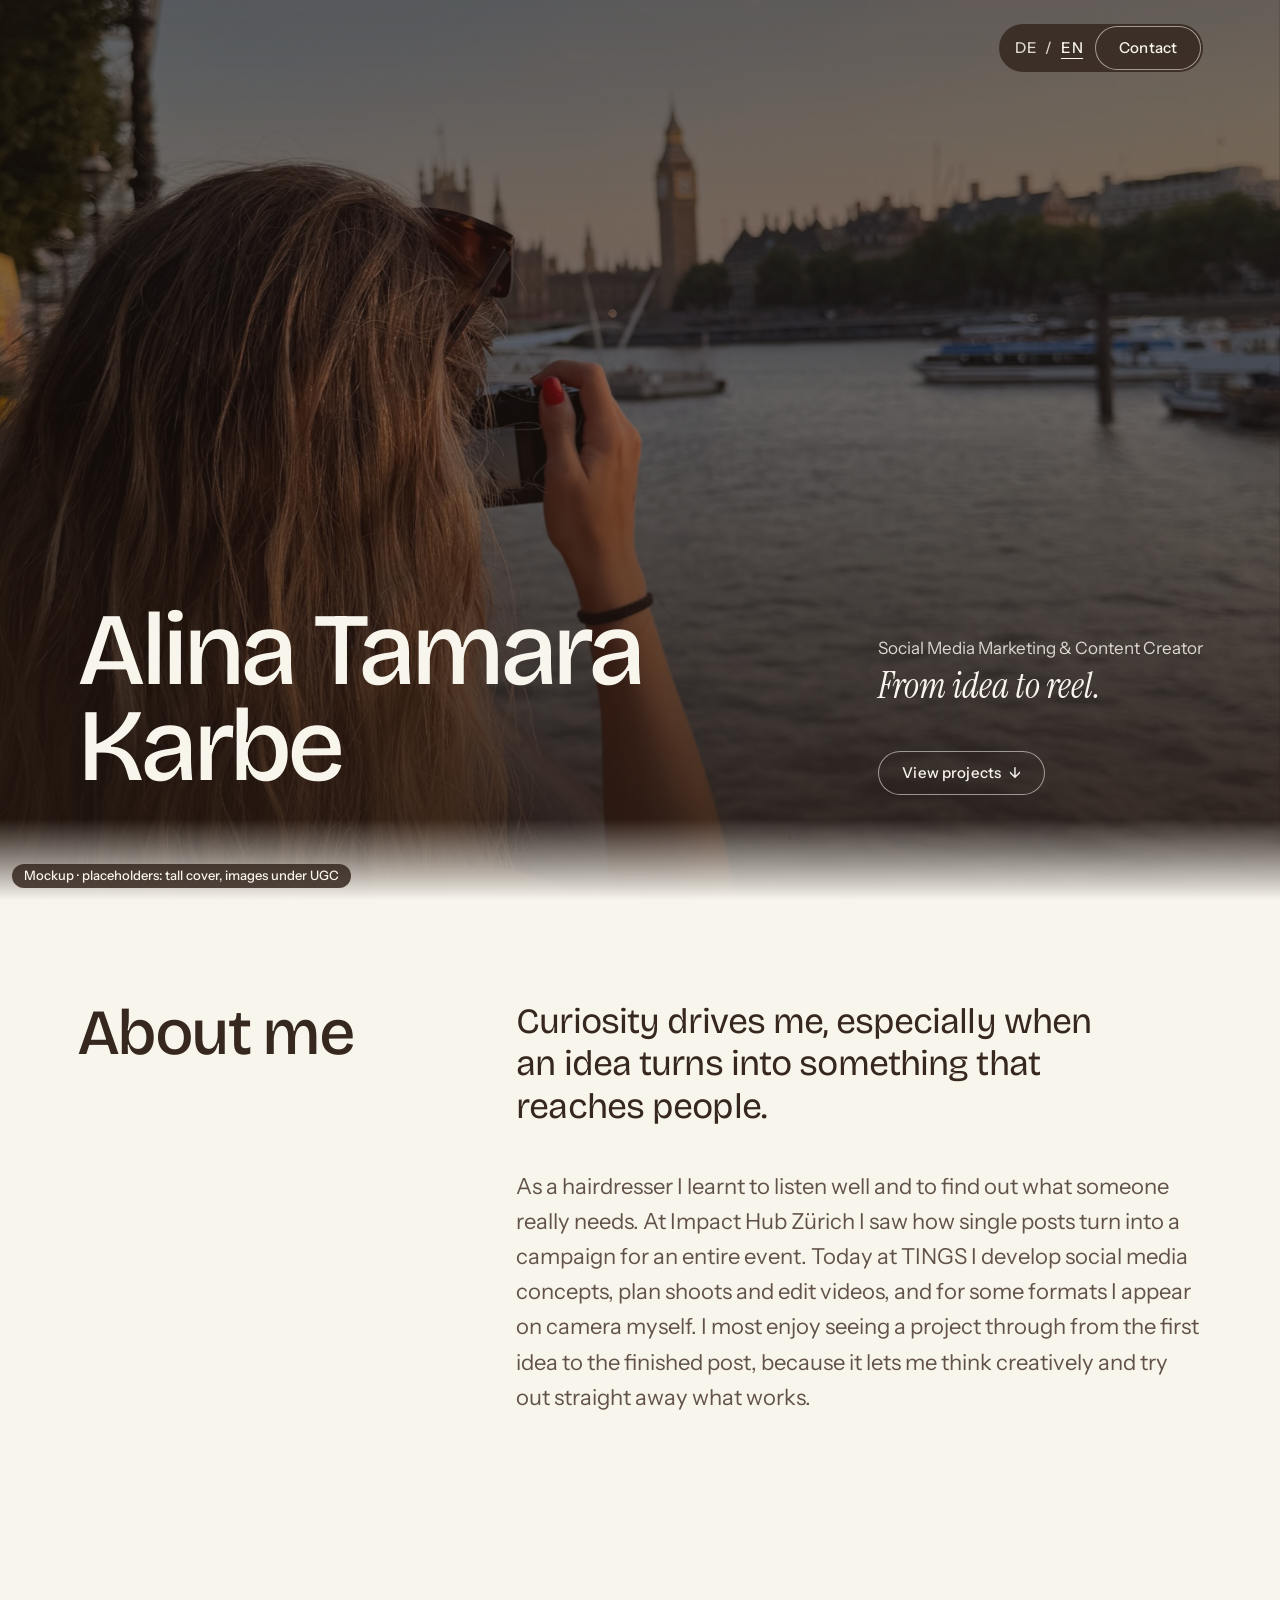
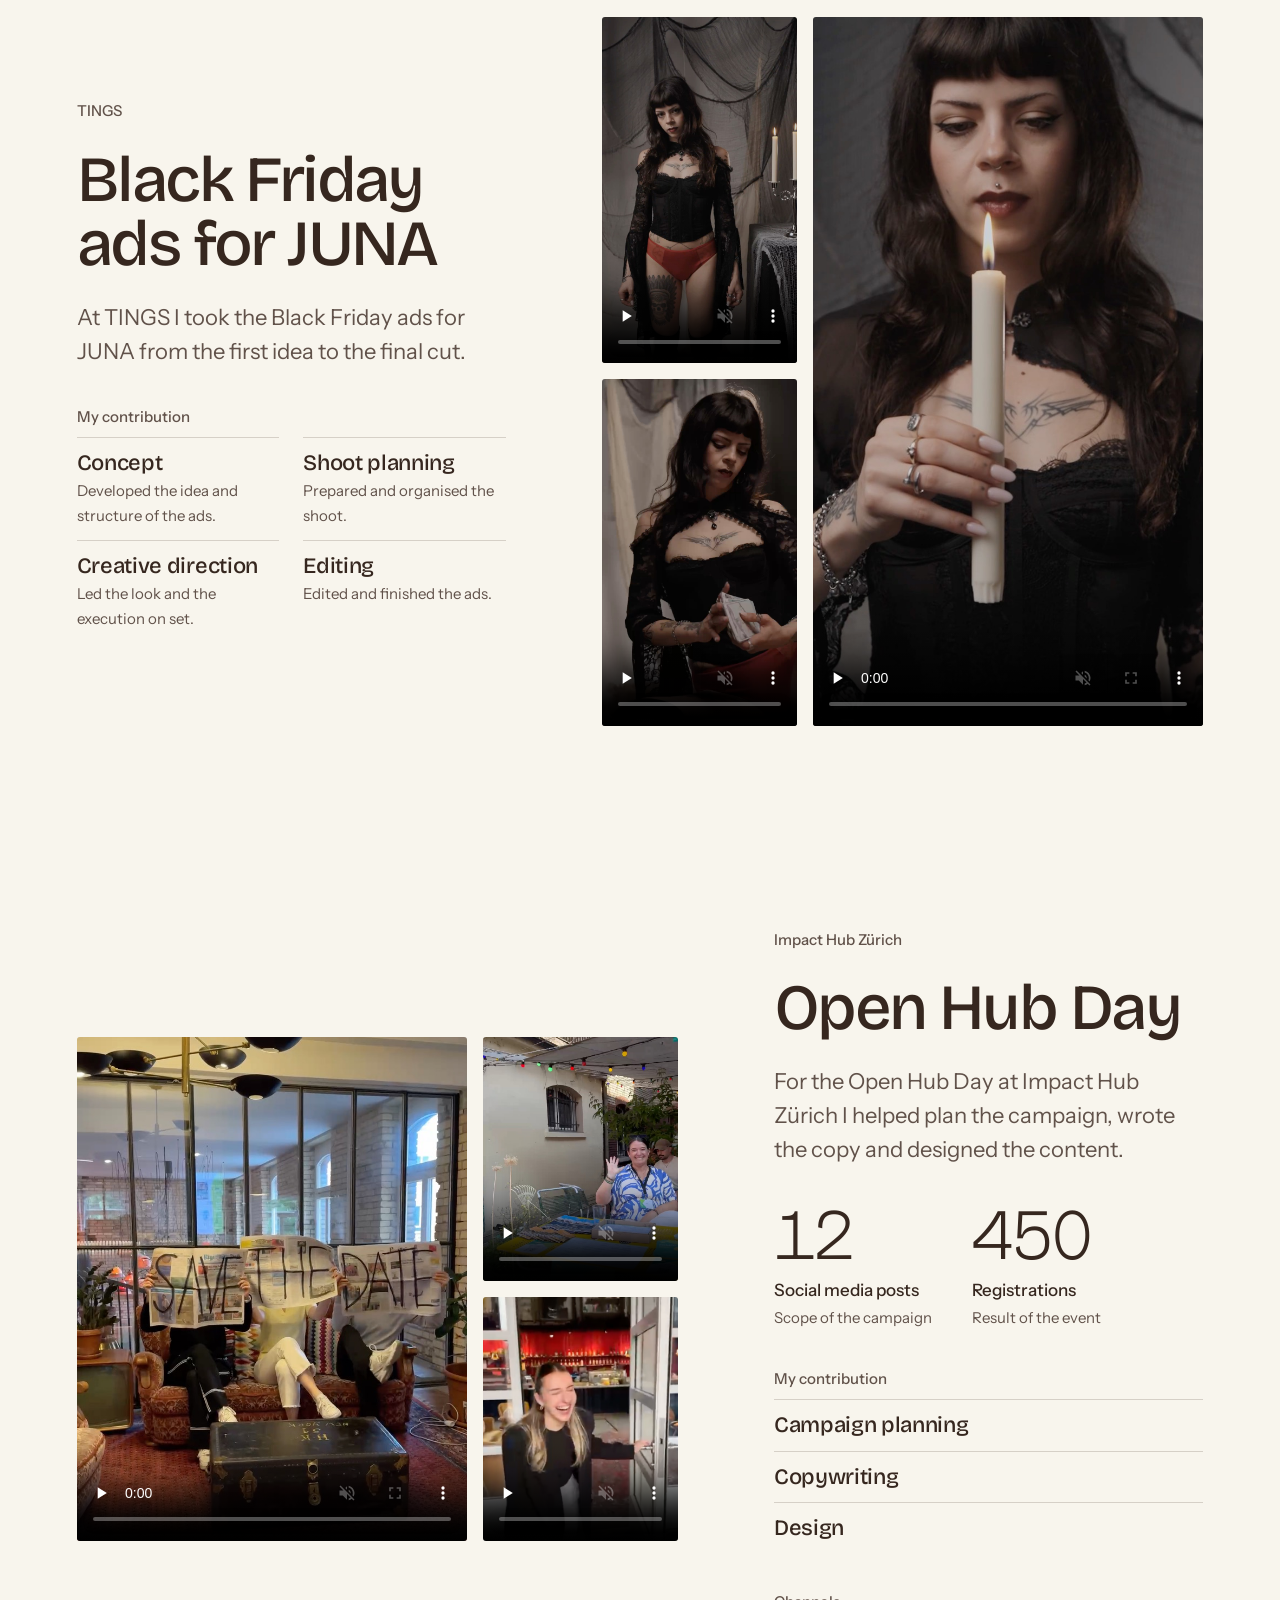
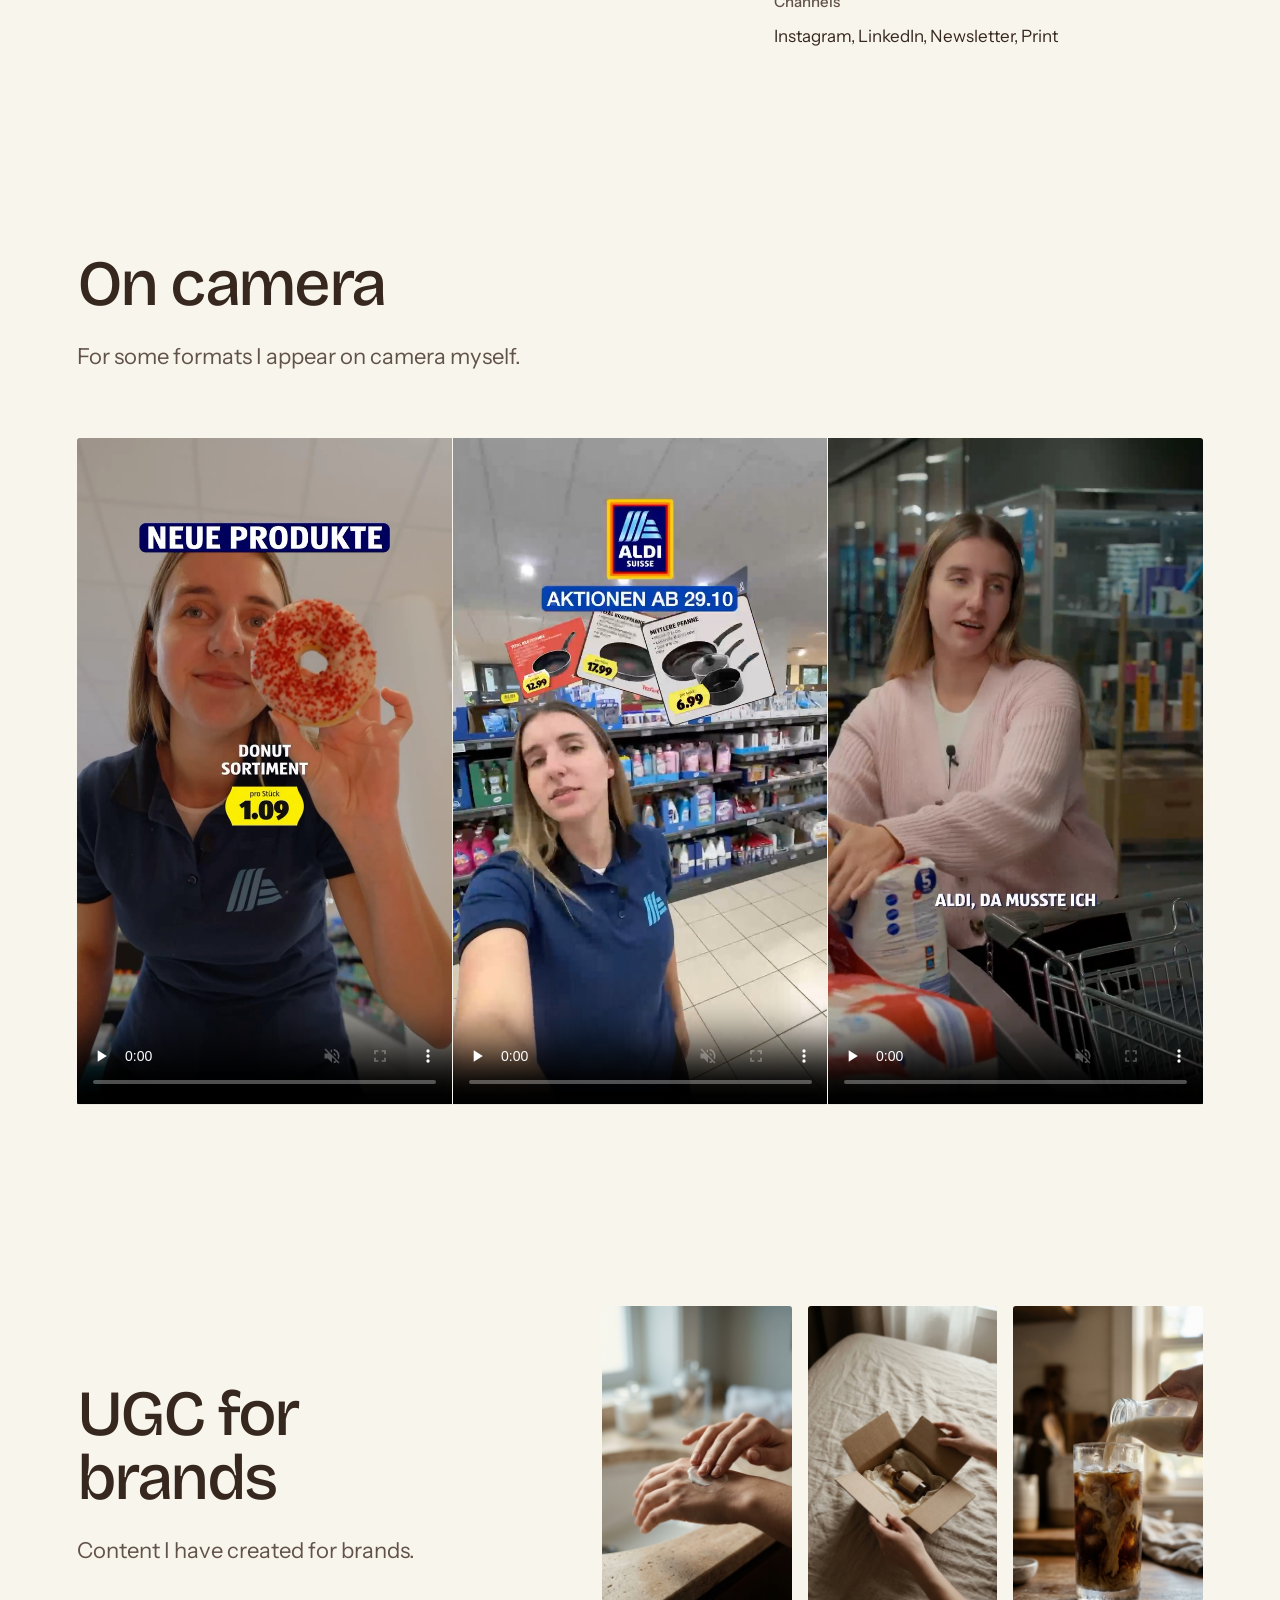
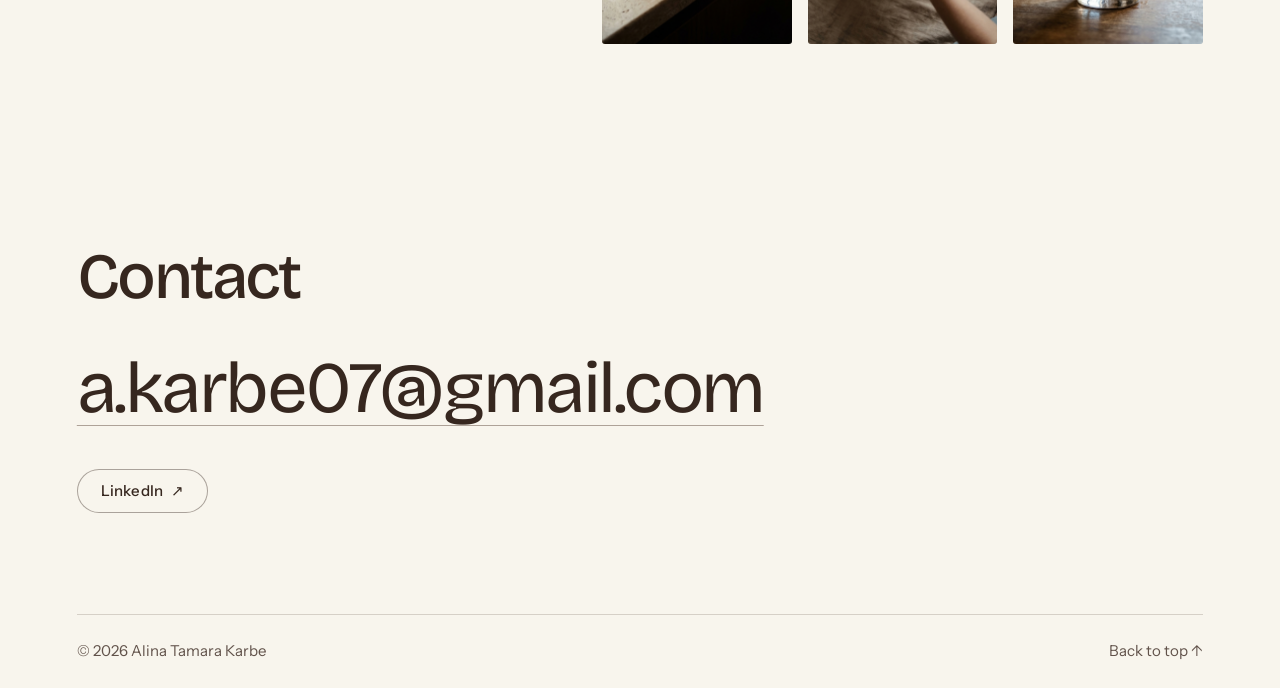
==== en/index.html @ 7f7d70d7 "Put the first stand-in back on the portrait cover and add a video hero trial Co-Authored-By: Claude " ====
<!DOCTYPE html>
<html lang="en-GB">
<head>
  <meta charset="utf-8">
  <meta name="viewport" content="width=device-width, initial-scale=1, viewport-fit=cover">
  <title>Alina Tamara Karbe · Social Media Marketing & Content Creator</title>
  <meta name="description" content="Portfolio of Alina Tamara Karbe. Social media marketing and content creation, from idea to reel.">
  <meta name="theme-color" content="#36271F">
  <!-- noindex stays until Alina has approved her copy -->
  <meta name="robots" content="noindex">
  <meta property="og:type" content="website">
  <meta property="og:url" content="https://alinacreates.online/en/">
  <meta property="og:title" content="Alina Tamara Karbe · Social Media Marketing & Content Creator">
  <meta property="og:description" content="Portfolio of Alina Tamara Karbe. Social media marketing and content creation, from idea to reel.">
  <meta property="og:image" content="https://alinacreates.online/media/cover-wide.jpg">
  <meta property="og:locale" content="en_GB">
  <meta name="twitter:card" content="summary_large_image">
  <link rel="icon" href="../favicon.svg" type="image/svg+xml">
  <link rel="alternate" hreflang="de-CH" href="https://alinacreates.online/">
  <link rel="alternate" hreflang="en" href="https://alinacreates.online/en/">
  <link rel="alternate" hreflang="x-default" href="https://alinacreates.online/">
  <link rel="preload" href="../fonts/bricolage-grotesque-latin-wght-normal.woff2" as="font" type="font/woff2" crossorigin>
  <link rel="preload" href="../fonts/instrument-sans-latin-wght-normal.woff2" as="font" type="font/woff2" crossorigin>
  <link rel="stylesheet" href="../tokens.css">
  <link rel="stylesheet" href="../styles.css">
  <script>document.documentElement.classList.add('js');</script>
</head>
<body>

  <!-- Fixed: the language switch and Contact stay reachable over cover and page -->
  <header class="bar">
    <nav class="lang" aria-label="Language">
      <a href="../" lang="de-CH" hreflang="de-CH">DE</a><span aria-hidden="true">/</span><a href="./" lang="en" hreflang="en" aria-current="page">EN</a>
    </nav>
    <a class="btn" href="#kontakt">Contact</a>
  </header>

  <main id="top">

    <!-- HERO -->
    <section class="cover">
      <picture class="cover__media">
        <source media="(min-aspect-ratio: 1/1)" srcset="../media/cover-wide.jpg">
        <img src="../media/cover-standin.jpg" alt="" fetchpriority="high">
      </picture>
      <div class="cover__veil" aria-hidden="true"></div>
      <h1>Alina Tamara<br>Karbe</h1>
      <div class="hero__meta">
        <p class="hero__role">Social Media Marketing & Content Creator</p>
        <p class="hero__tagline">From idea to reel.</p>
        <a class="btn" href="#tings">View projects <span aria-hidden="true">↓</span></a>
      </div>
    </section>
    <!-- /HERO -->

    <div class="sheet">

    <!-- About me · Argo's translation of her text from the brief; Alina to confirm -->
    <section class="sect" id="ueber-mich">
      <div class="wrap about">
        <h2>About me</h2>
        <p class="about__text"><span class="about__lead">Curiosity drives me, especially when an idea turns into something that reaches people.</span> As a hairdresser I learnt to listen well and to find out what someone really needs. At Impact Hub Zürich I saw how single posts turn into a campaign for an entire event. Today at TINGS I develop social media concepts, plan shoots and edit videos, and for some formats I appear on camera myself. I most enjoy seeing a project through from the first idea to the finished post, because it lets me think creatively and try out straight away what works.</p>
      </div>
    </section>

    <!-- TINGS -->
    <section class="sect" id="tings">
      <div class="wrap split">
        <div class="split__text">
          <p class="case__tab">TINGS</p>
          <h2>Black Friday ads for JUNA</h2>
          <!-- TODO Alina: confirm or replace the intro and the four descriptions (see docs/copy.md) -->
          <p class="lede">At TINGS I took the Black Friday ads for JUNA from the first idea to the final cut.</p>
          <div class="block">
            <h3>My contribution</h3>
            <dl class="rows">
              <div><dt>Concept</dt><dd>Developed the idea and structure of the ads.</dd></div>
              <div><dt>Shoot planning</dt><dd>Prepared and organised the shoot.</dd></div>
              <div><dt>Creative direction</dt><dd>Led the look and the execution on set.</dd></div>
              <div><dt>Editing</dt><dd>Edited and finished the ads.</dd></div>
            </dl>
          </div>
        </div>
        <div class="ads seq" role="group" aria-label="The finished ads">
          <figure class="media">
            <div class="slot"><video src="../media/tings-ad-1.mp4" data-poster="../media/tings-ad-1.jpg" controls muted playsinline preload="none"></video></div>
          </figure>
          <figure class="media">
            <div class="slot"><video src="../media/tings-ad-2.mp4" data-poster="../media/tings-ad-2.jpg" controls muted playsinline preload="none"></video></div>
          </figure>
          <figure class="media">
            <div class="slot"><video src="../media/tings-ad-3.mp4" data-poster="../media/tings-ad-3.jpg" controls muted playsinline preload="none"></video></div>
          </figure>
        </div>
      </div>
    </section>

    <!-- Impact Hub Zürich · her two numbers live here only -->
    <section class="sect" id="impact-hub">
      <div class="wrap split split--rev">
        <div class="split__text">
          <p class="case__tab">Impact Hub Zürich</p>
          <h2>Open Hub Day</h2>
          <!-- TODO Alina: event context from the old portfolio; confirm the intro (see docs/copy.md) -->
          <p class="lede">For the Open Hub Day at Impact Hub Zürich I helped plan the campaign, wrote the copy and designed the content.</p>
          <div class="stats">
            <div>
              <p class="stat__num">12</p>
              <p class="stat__label">Social media posts</p>
              <p class="stat__note">Scope of the campaign</p>
            </div>
            <div>
              <p class="stat__num">450</p>
              <p class="stat__label">Registrations</p>
              <p class="stat__note">Result of the event</p>
            </div>
          </div>
          <div class="block">
            <h3>My contribution</h3>
            <ul class="rows">
              <li>Campaign planning</li>
              <li>Copywriting</li>
              <li>Design</li>
            </ul>
          </div>
          <div class="block">
            <h3>Channels</h3>
            <p>Instagram, LinkedIn, Newsletter, Print</p>
          </div>
        </div>
        <div class="visuals" role="group" aria-label="Campaign visuals">
          <figure class="media">
            <div class="slot"><video src="../media/open-hub-day-1.mp4" data-poster="../media/open-hub-day-1.jpg" controls muted playsinline preload="none" aria-label="Open Hub Day campaign visual"></video></div>
          </figure>
          <figure class="media">
            <div class="slot"><video src="../media/open-hub-day-2.mp4" data-poster="../media/open-hub-day-2.jpg" controls muted playsinline preload="none" aria-label="Open Hub Day campaign visual"></video></div>
          </figure>
          <figure class="media">
            <div class="slot"><video src="../media/open-hub-day-3.mp4" data-poster="../media/open-hub-day-3.jpg" controls muted playsinline preload="none" aria-label="Open Hub Day campaign visual"></video></div>
          </figure>
        </div>
      </div>
    </section>

    <!-- On camera · one band of three clips -->
    <section class="sect" id="vor-der-kamera">
      <div class="wrap stack">
        <div class="split__text">
          <h2>On camera</h2>
          <p class="lede">For some formats I appear on camera myself.</p>
        </div>
        <!-- TODO Alina: format and contribution per clip (see docs/copy.md) -->
        <div class="band" role="group" aria-label="Clips on camera">
          <figure class="media">
            <div class="slot"><video src="../media/kamera-1.mp4" data-poster="../media/kamera-1.jpg" controls muted playsinline preload="none"></video></div>
          </figure>
          <figure class="media">
            <div class="slot"><video src="../media/kamera-2.mp4" data-poster="../media/kamera-2.jpg" controls muted playsinline preload="none"></video></div>
          </figure>
          <figure class="media">
            <div class="slot"><video src="../media/kamera-3.mp4" data-poster="../media/kamera-3.jpg" controls muted playsinline preload="none"></video></div>
          </figure>
        </div>
      </div>
    </section>

    <!-- UGC for brands -->
    <section class="sect" id="ugc">
      <div class="wrap split">
        <div class="split__text">
          <h2>UGC for brands</h2>
          <p class="lede">Content I have created for brands.</p>
        </div>
        <!-- TODO Alina: her videos (media/ugc-1.mp4 …), then brand, format and contribution per video (see docs/copy.md) -->
        <div class="media-row" role="group" aria-label="UGC videos">
          <figure class="media"><div class="slot"><img src="../media/ugc-1.jpg" alt="" loading="lazy" decoding="async"></div></figure>
          <figure class="media"><div class="slot"><img src="../media/ugc-2.jpg" alt="" loading="lazy" decoding="async"></div></figure>
          <figure class="media"><div class="slot"><img src="../media/ugc-3.jpg" alt="" loading="lazy" decoding="async"></div></figure>
        </div>
      </div>
    </section>

    <!-- Contact -->
    <section class="sect contact" id="kontakt">
      <div class="wrap contact__inner">
        <h2>Contact</h2>
        <a class="contact__mail" href="mailto:a.karbe07@gmail.com">a.karbe07@gmail.com</a>
        <ul class="contact__links">
          <li><a class="btn" href="https://ch.linkedin.com/in/alina-tamara-karbe" target="_blank" rel="noopener">LinkedIn <span aria-hidden="true">↗</span></a></li>
          <!-- TODO Alina: Instagram URL, then a link like the one above -->
        </ul>
      </div>
    </section>

    </div>

  </main>

  <footer class="foot">
    <div class="foot__line wrap">
      <span>© 2026 Alina Tamara Karbe</span>
      <a href="#top">Back to top <span aria-hidden="true">↑</span></a>
    </div>
  </footer>

  <script src="../script.js"></script>
  <p class="mock">Mockup · placeholders: tall cover, images under UGC</p>
</body>
</html>
---- tokens.css ----
/* Tokens · Curtain (17.11.2026, the main page since Carmine's word of 17.11.2026)
 * Two surfaces, one seam: a full-bleed picture behind the name under an espresso veil,
 * then one paper page that slides over it and dissolves into it at the edge.
 * The pictures are the only colour; powder blue only for the focus ring on the veil. No tomato.
 * styles.css references these by name only.
 */
:root {
  /* Colour · the three brand colours, then the roles they play */
  --color-paper:  oklch(97% 0.011 90);     /* Paper White #F8F5ED */
  --color-ink:    oklch(28.8% 0.027 49);   /* Espresso #36271F */
  --color-accent: oklch(88.2% 0.023 222);  /* Powder Blue #C9DCE3 */

  --color-bg:          var(--color-paper);                /* the page */
  --color-text:        var(--color-ink);
  --color-muted:       oklch(45% 0.024 49);
  --color-label:       oklch(45% 0.024 49);
  --color-rule:        oklch(86% 0.014 75);
  --color-rule-strong: oklch(72% 0.02 60);
  --color-btn-line:    oklch(28.8% 0.027 49 / 0.4);
  --color-slot:        oklch(93% 0.012 85);
  --color-focus:       var(--color-ink);

  /* The cover's own roles, on the veil */
  --color-veil-deep:   oklch(22% 0.022 49 / 0.9);
  --color-veil-mid:    oklch(22% 0.022 49 / 0.5);
  --color-veil-top:    oklch(22% 0.022 49 / 0.6);
  --color-muted-veil:  oklch(88% 0.012 80);
  --color-line-veil:   oklch(97% 0.011 90 / 0.55);
  --color-paper-clear: oklch(97% 0.011 90 / 0);           /* the paper at zero, for the seam */
  --color-badge:       oklch(28.8% 0.027 49 / 0.85);        /* the Mockup badge, while stand-in media remain */
  --color-bar:         oklch(28.8% 0.027 49 / 0.85);        /* the fixed capsule: DE / EN and Kontakt */

  --space-section: clamp(4rem, 1.5rem + 6vw, 7.5rem);
  --seam:          clamp(3rem, 9svh, 6rem);                /* how tall the dissolve into paper is */

  /* Type · the site's three faces: Bricolage Grotesque, Instrument Sans, Instrument Serif italic for the tagline only */
  --font-display: "Bricolage Grotesque", "Helvetica Neue", Arial, sans-serif;
  --font-body:    "Instrument Sans", "Helvetica Neue", Arial, sans-serif;
  --font-accent:  "Instrument Serif", Georgia, serif;
  --weight-display: 500;   /* large and calm: size carries the hierarchy, not weight */

  --text-xs:      0.8125rem;
  --text-sm:      0.9375rem;
  --text-md:      1.0625rem;
  --text-lg:      clamp(1.1875rem, 1.05rem + 0.5vw, 1.375rem);
  --text-xl:      clamp(1.5rem, 1.1rem + 1.4vw, 2.25rem);
  --text-2xl:     clamp(2.25rem, 1.3rem + 3.4vw, 4.5rem);
  --text-3xl:     clamp(2.5rem, 1rem + 4.4vw, 5.5rem);
  --text-display: clamp(3rem, 0.5rem + 7.4vw, 9rem);

  /* Space · 4pt scale, with two wide steps for the margins */
  --space-3xs: 0.125rem;
  --space-2xs: 0.25rem;
  --space-xs:  0.5rem;
  --space-sm:  0.75rem;
  --space-md:  1rem;
  --space-lg:  1.5rem;
  --space-xl:  2.5rem;
  --space-2xl: 4rem;
  --space-3xl: 6rem;
  --space-4xl: 8rem;
  --space-5xl: 12rem;

  --page-max:    78rem;
  --page-gutter: clamp(1.5rem, 6vw, 7rem);
  --page-edge:   max(var(--page-gutter), (100% - var(--page-max)) / 2);
  --size-tap:        2.75rem;
  --size-tap-coarse: 3rem;

  /* Shape · media almost square-cornered like film frames; pills only for what you press */
  --radius-media: 3px;
  --radius-pill:  999px;
  --rule-hair:    1px;
  --rule-focus:   2px;

  /* Motion · three gestures: the name wipes in, the ads enter in turn, the cover drifts under the paper */
  --ease:          cubic-bezier(0.22, 1, 0.36, 1);
  --dur-short:     400ms;
  --dur-reveal:    1000ms;
  --dur-enter:     1600ms;
  --dur-stagger:   300ms;
  --rise:          1.5rem;
  --drift:         -10%;    /* how far the cover picture rises while the paper covers it */
}
---- styles.css ----
/* Curtain · the page, then its cover. Every value is a token from tokens.css */

/* ---- Layout ---- */

@font-face {
  font-family: "Bricolage Grotesque";
  src: url("fonts/bricolage-grotesque-latin-wght-normal.woff2") format("woff2");
  font-weight: 200 800;
  font-display: swap;
}
@font-face {
  font-family: "Instrument Sans";
  src: url("fonts/instrument-sans-latin-wght-normal.woff2") format("woff2");
  font-weight: 400 700;
  font-display: swap;
}
@font-face {
  font-family: "Instrument Serif";
  src: url("fonts/instrument-serif-latin-400-italic.woff2") format("woff2");
  font-weight: 400;
  font-style: italic;
  font-display: swap;
}

/* Base */

*, *::before, *::after { box-sizing: border-box; }

html {
  overflow-x: clip;
  scroll-padding-top: var(--space-lg);
  -webkit-text-size-adjust: 100%;
}
@media (prefers-reduced-motion: no-preference) {
  html { scroll-behavior: smooth; }
}

body {
  margin: 0;
  overflow-x: clip;
  background: var(--color-bg);
  color: var(--color-text);
  font-family: var(--font-body);
  font-size: var(--text-md);
  line-height: 1.65;
  -webkit-font-smoothing: antialiased;
}

h1, h2, h3, p, ul, dl, dd, figure { margin: 0; }
ul { padding: 0; list-style: none; }
a { color: inherit; }
img, video { display: block; max-width: 100%; }

:focus-visible {
  outline: var(--rule-focus) solid var(--color-focus);
  outline-offset: var(--space-2xs);
}

h1, h2 {
  min-width: 0;
  font-family: var(--font-display);
  font-style: normal;
  font-weight: var(--weight-display);
  overflow-wrap: break-word;
}
h1 { font-size: var(--text-display); line-height: 0.94; letter-spacing: -0.05em; }
h2 { font-size: var(--text-2xl); line-height: 1; letter-spacing: -0.04em; }
h3 {
  font-family: var(--font-body);
  font-size: var(--text-sm);
  font-weight: 500;
  color: var(--color-label);
}

.wrap {
  width: min(var(--page-max), 100% - 2 * var(--page-gutter));
  margin-inline: auto;
}

/* Sections · one surface, only space between them */

.sect { padding-block: var(--space-section); }

/* Buttons · hairline pills */

.btn {
  display: inline-flex;
  align-items: center;
  gap: var(--space-xs);
  min-height: var(--size-tap);
  padding: 0 var(--space-lg);
  border-radius: var(--radius-pill);
  background: transparent;
  color: var(--color-text);
  box-shadow: inset 0 0 0 var(--rule-hair) var(--color-btn-line);
  font-size: var(--text-sm);
  font-weight: 500;
  letter-spacing: 0.01em;
  text-decoration: none;
  white-space: nowrap;
  transition: background-color var(--dur-short) var(--ease),
              color var(--dur-short) var(--ease),
              box-shadow var(--dur-short) var(--ease);
}
.btn:active { transform: translateY(var(--rule-hair)); }
@media (hover: hover) and (pointer: fine) {
  .btn:hover { background: var(--color-text); color: var(--color-bg); box-shadow: inset 0 0 0 var(--rule-hair) var(--color-text); }
}
@media (pointer: coarse) {
  .btn { min-height: var(--size-tap-coarse); }
}

/* Cover text */

.hero__meta { display: grid; justify-items: start; }
.hero__role { font-size: var(--text-md); line-height: 1.4; color: var(--color-muted); }
.hero__tagline {
  margin-top: var(--space-2xs);
  padding-bottom: 0.1em;
  font-family: var(--font-accent);
  font-style: italic;
  font-size: var(--text-xl);
  line-height: 1.2;
}
.hero__meta .btn { margin-top: var(--space-xl); }

/* Media · film frames that keep their own ratio; the picture fills, controls stay in view */

.media { min-width: 0; }
.slot {
  position: relative;
  overflow: hidden;
  border-radius: var(--radius-media);
  background: var(--color-slot);
}
.slot img, .slot video { position: absolute; inset: 0; width: 100%; height: 100%; object-fit: cover; }

/* Section patterns · text beside media, or stacked */

.split { display: grid; gap: var(--space-2xl); }
.split__text { display: grid; gap: var(--space-lg); align-content: start; min-width: 0; }
.stack { display: grid; gap: var(--space-2xl); }

@media (min-width: 60rem) {
  .split {
    grid-template-columns: minmax(0, 5fr) minmax(0, 7fr);
    gap: var(--space-3xl);
    align-items: center;
  }
  .split--rev { grid-template-columns: minmax(0, 7fr) minmax(0, 5fr); }
  .split--rev > .split__text { order: 2; }
}

.case__tab {
  font-size: var(--text-sm);
  font-weight: 500;
  color: var(--color-label);
}

.lede { max-width: 38ch; font-size: var(--text-lg); line-height: 1.55; color: var(--color-muted); }

.block { display: grid; gap: var(--space-xs); margin-top: var(--space-sm); }

.rows {
  display: grid;
  grid-template-columns: repeat(2, minmax(0, 1fr));
  column-gap: var(--space-lg);
}
.rows > * {
  display: grid;
  gap: var(--space-3xs);
  align-content: start;
  padding-block: var(--space-sm);
  border-top: var(--rule-hair) solid var(--color-rule);
}
.rows dt, .rows li {
  font-family: var(--font-display);
  font-size: var(--text-lg);
  font-weight: 500;
  line-height: 1.2;
  letter-spacing: -0.015em;
  hyphens: auto;
}
.rows dd { font-size: var(--text-sm); color: var(--color-muted); }
ul.rows { grid-template-columns: minmax(0, 1fr); }

/* Numbers · her two numbers, once, in the Impact Hub case */

.stats {
  display: grid;
  grid-template-columns: repeat(2, max-content);
  gap: var(--space-xl);
  margin-top: var(--space-sm);
}
.stat__num {
  font-family: var(--font-display);
  font-size: var(--text-3xl);
  font-weight: 200;
  line-height: 0.9;
  letter-spacing: -0.05em;
  font-variant-numeric: tabular-nums;
}
.stat__label { margin-top: var(--space-xs); font-size: var(--text-md); font-weight: 500; }
.stat__note { margin-top: var(--space-3xs); font-size: var(--text-sm); color: var(--color-muted); }

/* Über mich · her first sentence set large */

.about { display: grid; gap: var(--space-xl); }
.about__text { max-width: 60ch; font-size: var(--text-lg); line-height: 1.6; color: var(--color-muted); }
.about__lead {
  display: block;
  max-width: 26ch;
  margin-bottom: var(--space-xl);
  font-family: var(--font-display);
  font-size: var(--text-xl);
  font-weight: 400;
  line-height: 1.2;
  letter-spacing: -0.025em;
  color: var(--color-text);
}
@media (min-width: 60rem) {
  .about { grid-template-columns: minmax(0, 4fr) minmax(0, 8fr); gap: var(--space-3xl); }
}

/* Media groups · on phones a sideways swipe out to the screen edge, the next picture peeking in */

.ads, .visuals, .band, .media-row {
  display: flex;
  gap: var(--space-md);
  margin-inline: calc(-1 * var(--page-gutter));
  padding: 0 var(--page-gutter) var(--space-sm);
  overflow-x: auto;
  scroll-snap-type: x mandatory;
  scroll-padding-inline: var(--page-gutter);
}
:is(.ads, .visuals, .band, .media-row) > .media { flex: 0 0 68%; scroll-snap-align: start; }
:is(.ads, .visuals, .band, .media-row) .slot { aspect-ratio: 9 / 16; }

@media (min-width: 40rem) {
  .ads, .visuals, .band, .media-row {
    display: grid;
    margin-inline: 0;
    padding: 0;
    overflow: visible;
  }
  .media-row { grid-template-columns: repeat(3, minmax(0, 1fr)); }

  /* TINGS · one large ad at the outer edge, two small beside it */
  .ads { grid-template-columns: minmax(0, 1fr) minmax(0, 2fr); }
  .ads > :first-child { grid-column: 2; grid-row: 1 / span 2; }

  /* Impact Hub · one large visual at the outer edge, two small 4:5 beside it */
  .visuals { grid-template-columns: minmax(0, 2fr) minmax(0, 1fr); }
  .visuals > :first-child { grid-row: span 2; }
  .visuals .slot { aspect-ratio: 4 / 5; }

  .ads > :first-child .slot,
  .visuals > :first-child .slot { height: 100%; aspect-ratio: auto; }

  /* Vor der Kamera · one band: three clips edge to edge */
  .band {
    grid-template-columns: repeat(3, minmax(0, 1fr));
    gap: var(--rule-hair);
    overflow: hidden;
    border-radius: var(--radius-media);
  }
  .band .slot { border-radius: 0; }
}

/* Kontakt · the address, large */

.contact__inner { display: grid; gap: var(--space-xl); justify-items: start; }
.contact__mail {
  font-family: var(--font-display);
  font-size: var(--text-xl);
  font-weight: 400;
  letter-spacing: -0.035em;
  line-height: 1.1;
  white-space: nowrap;
  text-decoration-color: var(--color-rule-strong);
  text-decoration-thickness: var(--rule-hair);
  text-underline-offset: 0.18em;
}
@media (min-width: 40rem) {
  .contact__mail { font-size: var(--text-3xl); }
}
@media (hover: hover) and (pointer: fine) {
  .contact__mail:hover { text-decoration-color: currentColor; }
}
.contact__links { display: flex; flex-wrap: wrap; align-items: center; gap: var(--space-md); color: var(--color-muted); }

/* Footer · one line */

.foot { color: var(--color-muted); font-size: var(--text-sm); }
.foot__line {
  display: flex;
  align-items: center;
  justify-content: space-between;
  gap: var(--space-md);
  padding-block: var(--space-lg);
  border-top: var(--rule-hair) solid var(--color-rule);
}
.foot a { text-decoration: none; white-space: nowrap; }
@media (hover: hover) and (pointer: fine) {
  .foot a:hover { color: var(--color-text); }
}

/* ---- Curtain · cover: one full-bleed picture behind the name under a dark veil;
 * it stays in place while the paper page slides over it like a curtain ---- */

/* The cover and the fixed bar speak on the veil: paper text, powder-blue focus */
.cover, .bar {
  --color-text:     var(--color-paper);
  --color-bg:       var(--color-ink);
  --color-muted:    var(--color-muted-veil);
  --color-btn-line: var(--color-line-veil);
  --color-focus:    var(--color-accent);
  color: var(--color-text);
}

.cover {
  position: sticky;
  top: 0;
  z-index: 0;
  display: grid;
  align-content: end;
  min-height: 100svh;
  overflow: hidden;
  padding: var(--space-3xl) var(--page-gutter) calc(var(--seam) + var(--space-lg));
  background: var(--color-ink);
}
.cover__media, .cover__veil { position: absolute; inset: 0; }
.cover__media img { width: 100%; height: 100%; object-fit: cover; object-position: 50% 60%; }
.cover__veil {
  background: linear-gradient(to top, var(--color-veil-deep) 0%, var(--color-veil-mid) 55%, var(--color-veil-top) 100%);
}
.cover h1, .cover .hero__meta { position: relative; }
.cover .hero__meta { margin-top: var(--space-xl); }

/* From 60rem the lines sit right of the name, on one bottom row: the name stays low, clear of the picture's middle */
@media (min-width: 60rem) {
  .cover {
    grid-template-columns: max-content minmax(0, max-content);
    justify-content: space-between;
    align-items: end;
    column-gap: var(--space-xl);
    padding-inline: var(--page-edge);
  }
  .cover .hero__meta { margin-top: 0; }
}

/* Fixed bar · the DE / EN switch beside the Kontakt pill, in one espresso capsule */
.bar {
  position: fixed;
  top: var(--space-sm);
  right: var(--page-gutter);
  z-index: 2;
  display: flex;
  align-items: center;
  gap: var(--space-2xs);
  padding: var(--space-3xs) var(--space-3xs) var(--space-3xs) var(--space-xs);
  border-radius: var(--radius-pill);
  background: var(--color-bar);
}
@media (min-width: 60rem) {
  .bar { top: var(--space-lg); right: var(--page-edge); }
}
.lang { display: flex; align-items: center; font-size: var(--text-sm); font-weight: 500; letter-spacing: 0.04em; white-space: nowrap; }
.lang a {
  display: inline-grid;
  place-items: center;
  min-height: var(--size-tap);
  padding-inline: var(--space-xs);
  color: var(--color-muted);
  text-decoration: none;
  transition: color var(--dur-short) var(--ease);
}
/* The ring stays inside the link, clear of the slash and the pill */
.lang a:focus-visible { outline-offset: calc(-1 * var(--rule-focus)); }
.lang a[aria-current="page"] {
  color: var(--color-text);
  text-decoration: underline;
  text-decoration-thickness: var(--rule-hair);
  text-underline-offset: 0.3em;
}
.lang span { color: var(--color-muted); }
@media (hover: hover) and (pointer: fine) {
  .lang a:hover { color: var(--color-text); }
}
@media (pointer: coarse) {
  .lang a { min-height: var(--size-tap-coarse); }
}

/* The paper page: above the cover, its top edge a soft dissolve instead of a cut */
.sheet { position: relative; z-index: 1; background: var(--color-bg); }
.sheet::before {
  content: "";
  position: absolute;
  inset-inline: 0;
  bottom: 100%;
  height: var(--seam);
  background: linear-gradient(to bottom, var(--color-paper-clear), var(--color-bg));
  pointer-events: none;
}

/* ---- Motion · three gestures, each tied to what it shows; none with reduced motion ---- */

@media (prefers-reduced-motion: no-preference) {
  /* 1 · Her name is wiped in from below, once; then the lines under it rise */
  .cover h1 { animation: unveil var(--dur-enter) var(--ease) backwards; }
  .hero__meta { animation: rise var(--dur-enter) var(--ease) var(--dur-stagger) backwards; }

  /* 2 · The TINGS ads enter one after another, the way they ran */
  .js .seq > * {
    opacity: 0;
    transform: translateY(var(--rise));
    transition: opacity var(--dur-reveal) var(--ease), transform var(--dur-reveal) var(--ease);
  }
  .js .seq.is-in > * { opacity: 1; transform: none; }
  .js .seq > :nth-child(2) { transition-delay: var(--dur-stagger); }
  .js .seq > :nth-child(3) { transition-delay: calc(2 * var(--dur-stagger)); }

  /* 3 · The cover picture drifts up while the paper slides over it (where scroll timelines exist) */
  @supports (animation-timeline: scroll()) {
    .cover__media {
      animation: drift linear both;
      animation-timeline: scroll(root);
      animation-range: 0 100svh;
    }
  }
}
@keyframes unveil {
  from { clip-path: inset(100% -0.2em -0.2em -0.2em); }
  to   { clip-path: inset(-0.2em); }
}
@keyframes rise { from { opacity: 0; transform: translateY(var(--rise)); } }
@keyframes drift { to { transform: translateY(var(--drift)); } }

@media (prefers-reduced-motion: reduce) {
  .btn:active { transform: none; }
}

/* Mockup badge · stays while stand-in media remain */
.mock {
  position: fixed;
  left: var(--space-sm);
  bottom: var(--space-sm);
  z-index: 99;
  padding: var(--space-2xs) var(--space-sm);
  border-radius: var(--radius-pill);
  background: var(--color-badge);
  color: var(--color-paper);
  font: 500 var(--text-xs) / 1.2 var(--font-body);
}
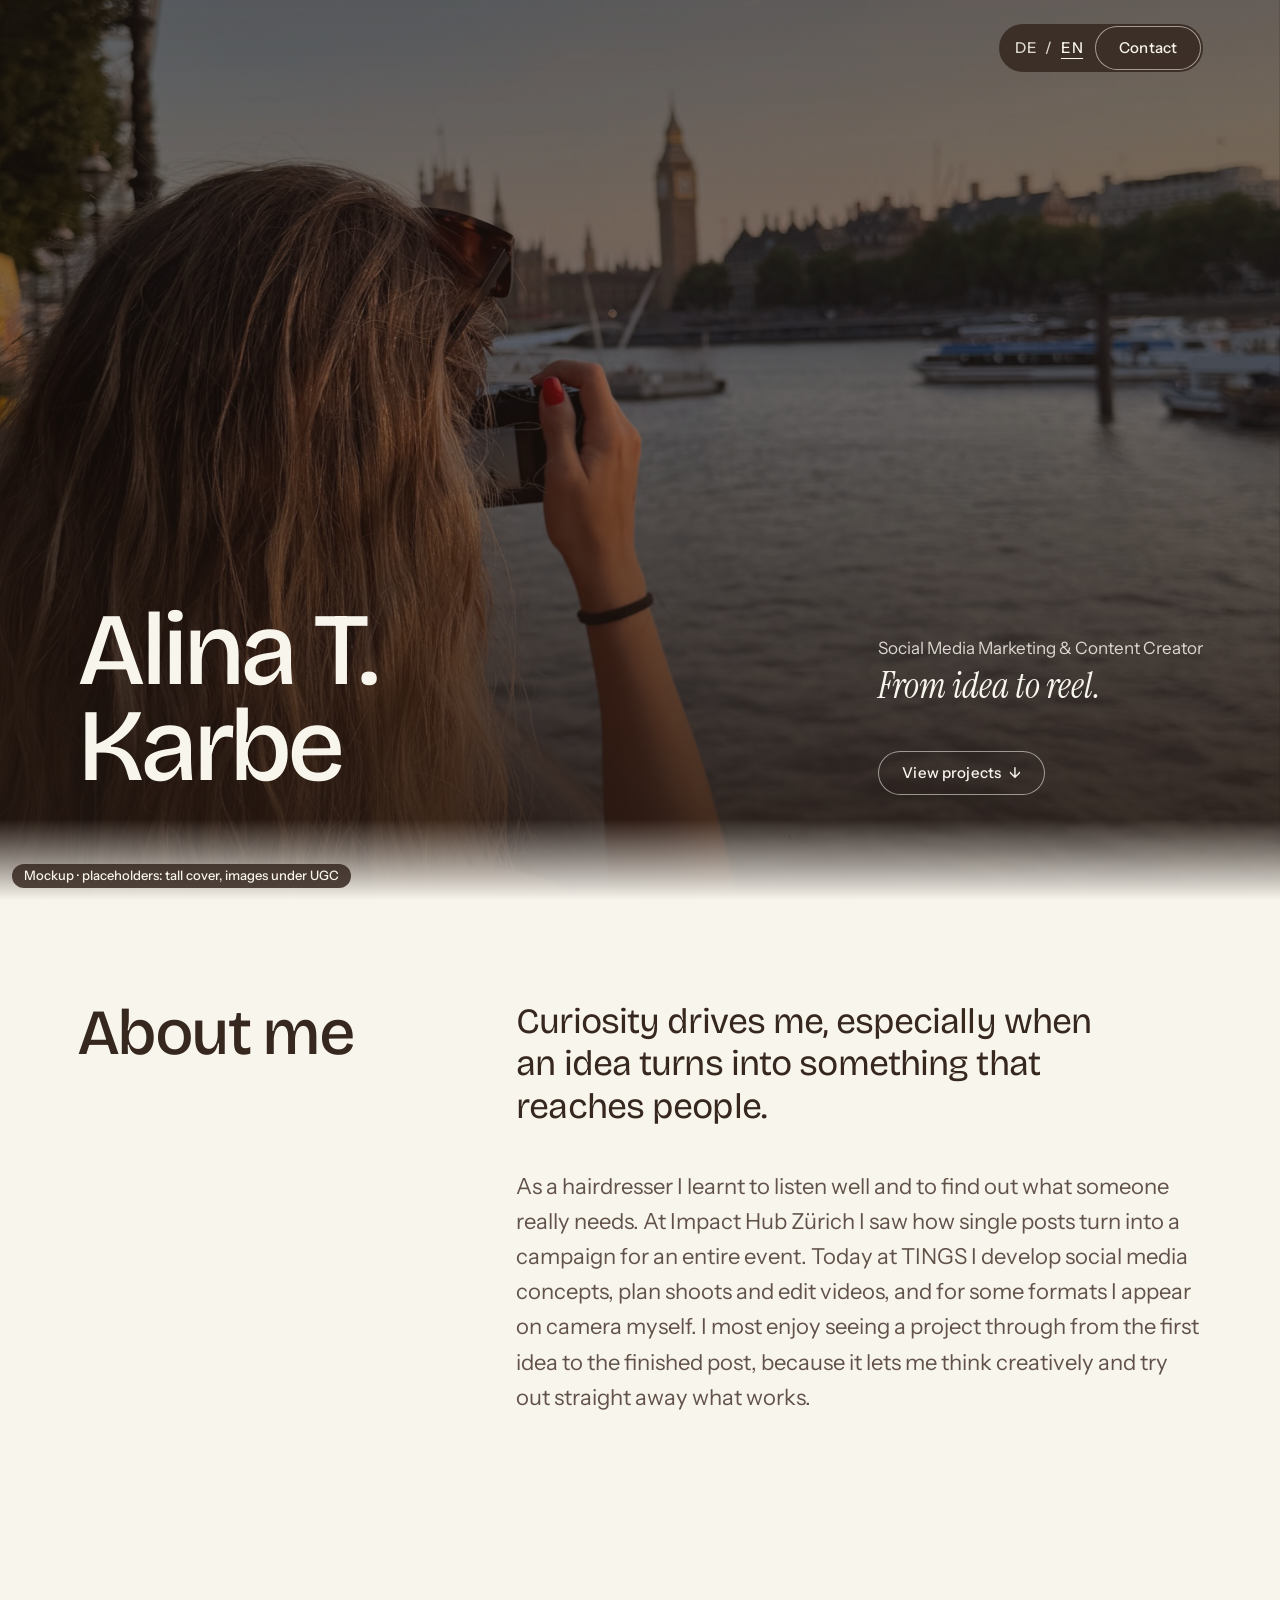
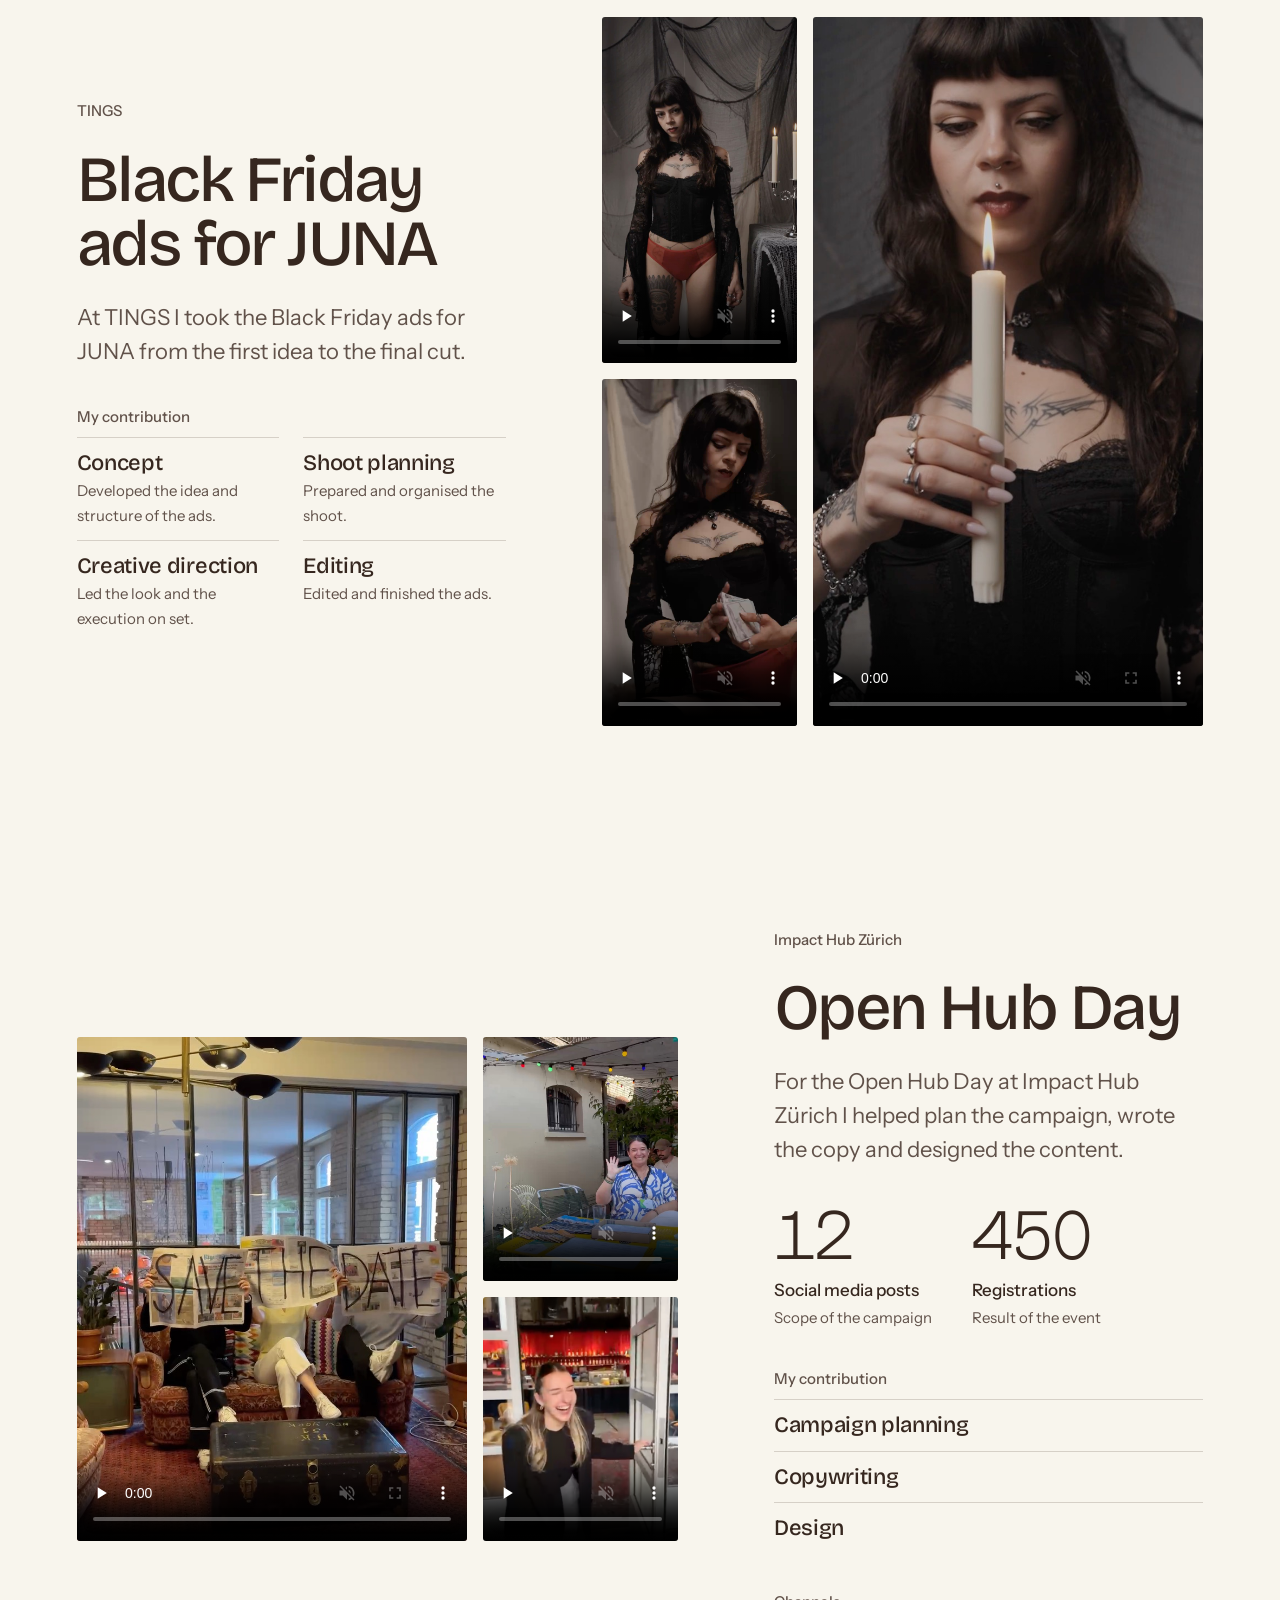
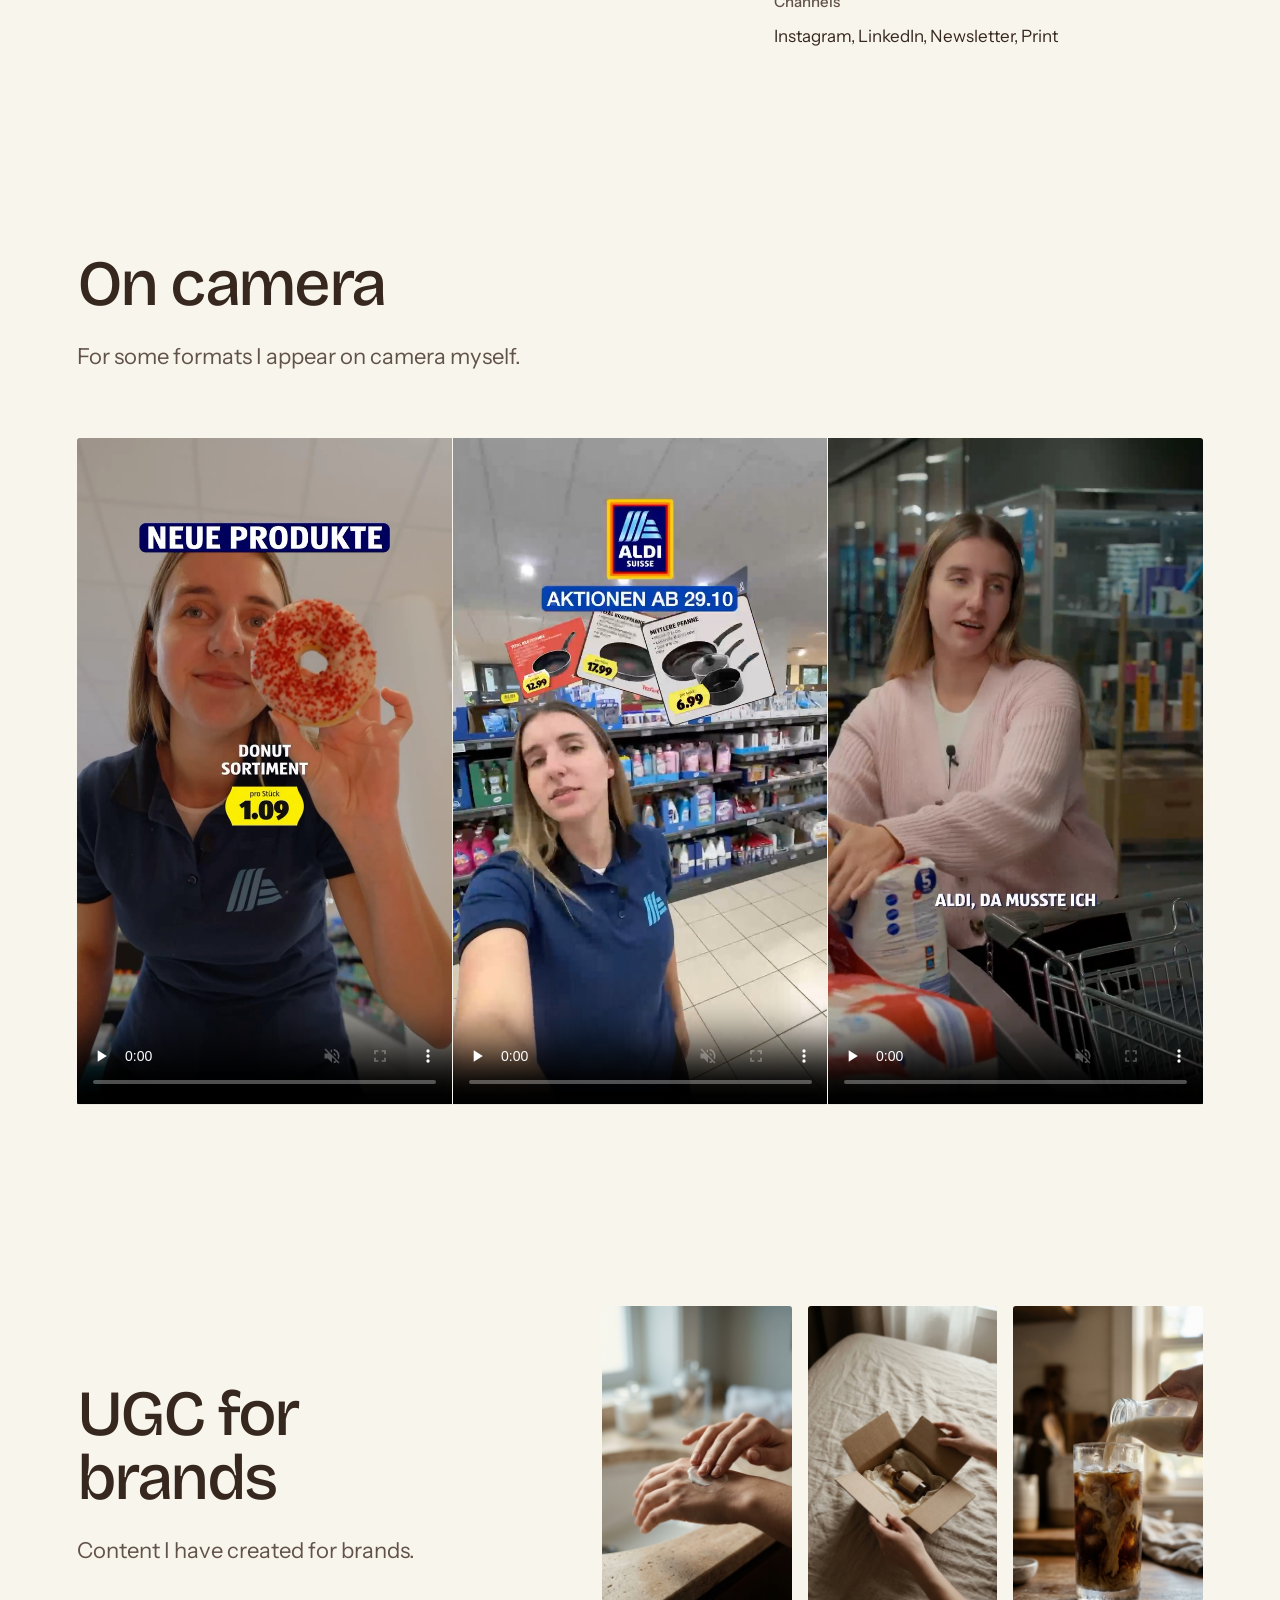
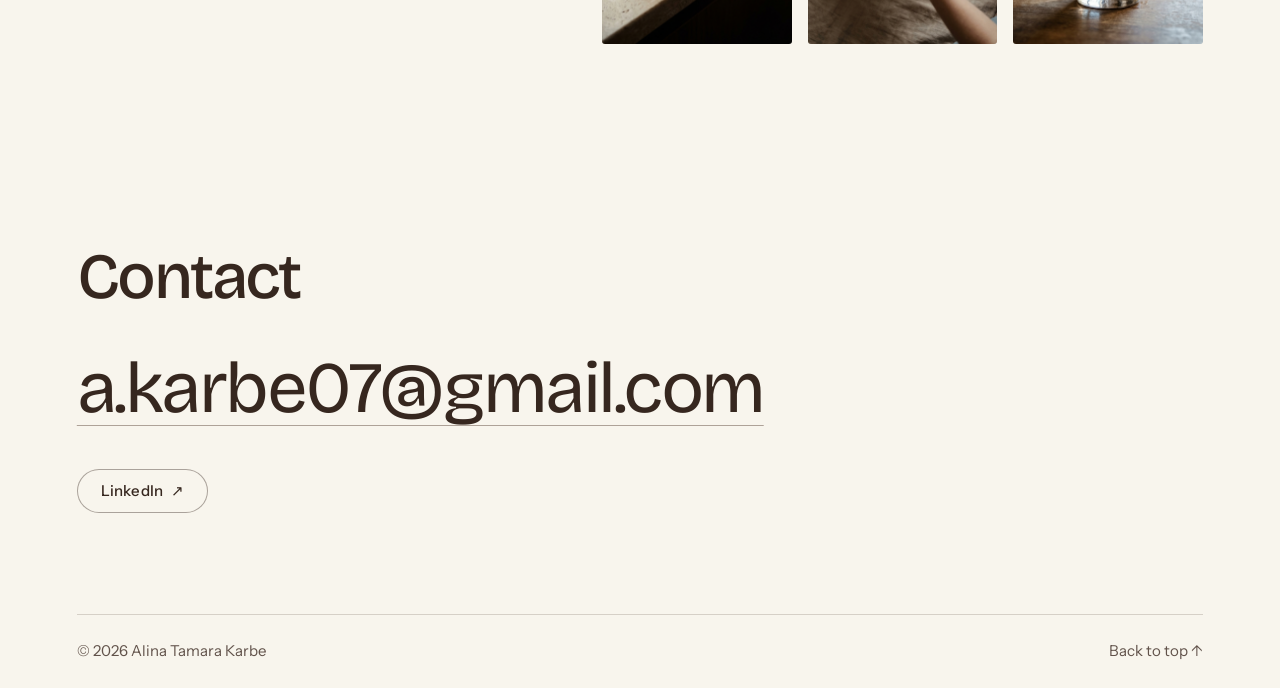
==== commit 626303f0: "Shorten the name on the cover to Alina T. Karbe Co-Authored-By: Claude <noreply@anthropic.com>" ====
--- a/en/index.html
+++ b/en/index.html
@@ -44,7 +44,7 @@
         <img src="../media/cover-standin.jpg" alt="" fetchpriority="high">
       </picture>
       <div class="cover__veil" aria-hidden="true"></div>
-      <h1>Alina Tamara<br>Karbe</h1>
+      <h1>Alina T.<br>Karbe</h1>
       <div class="hero__meta">
         <p class="hero__role">Social Media Marketing & Content Creator</p>
         <p class="hero__tagline">From idea to reel.</p>
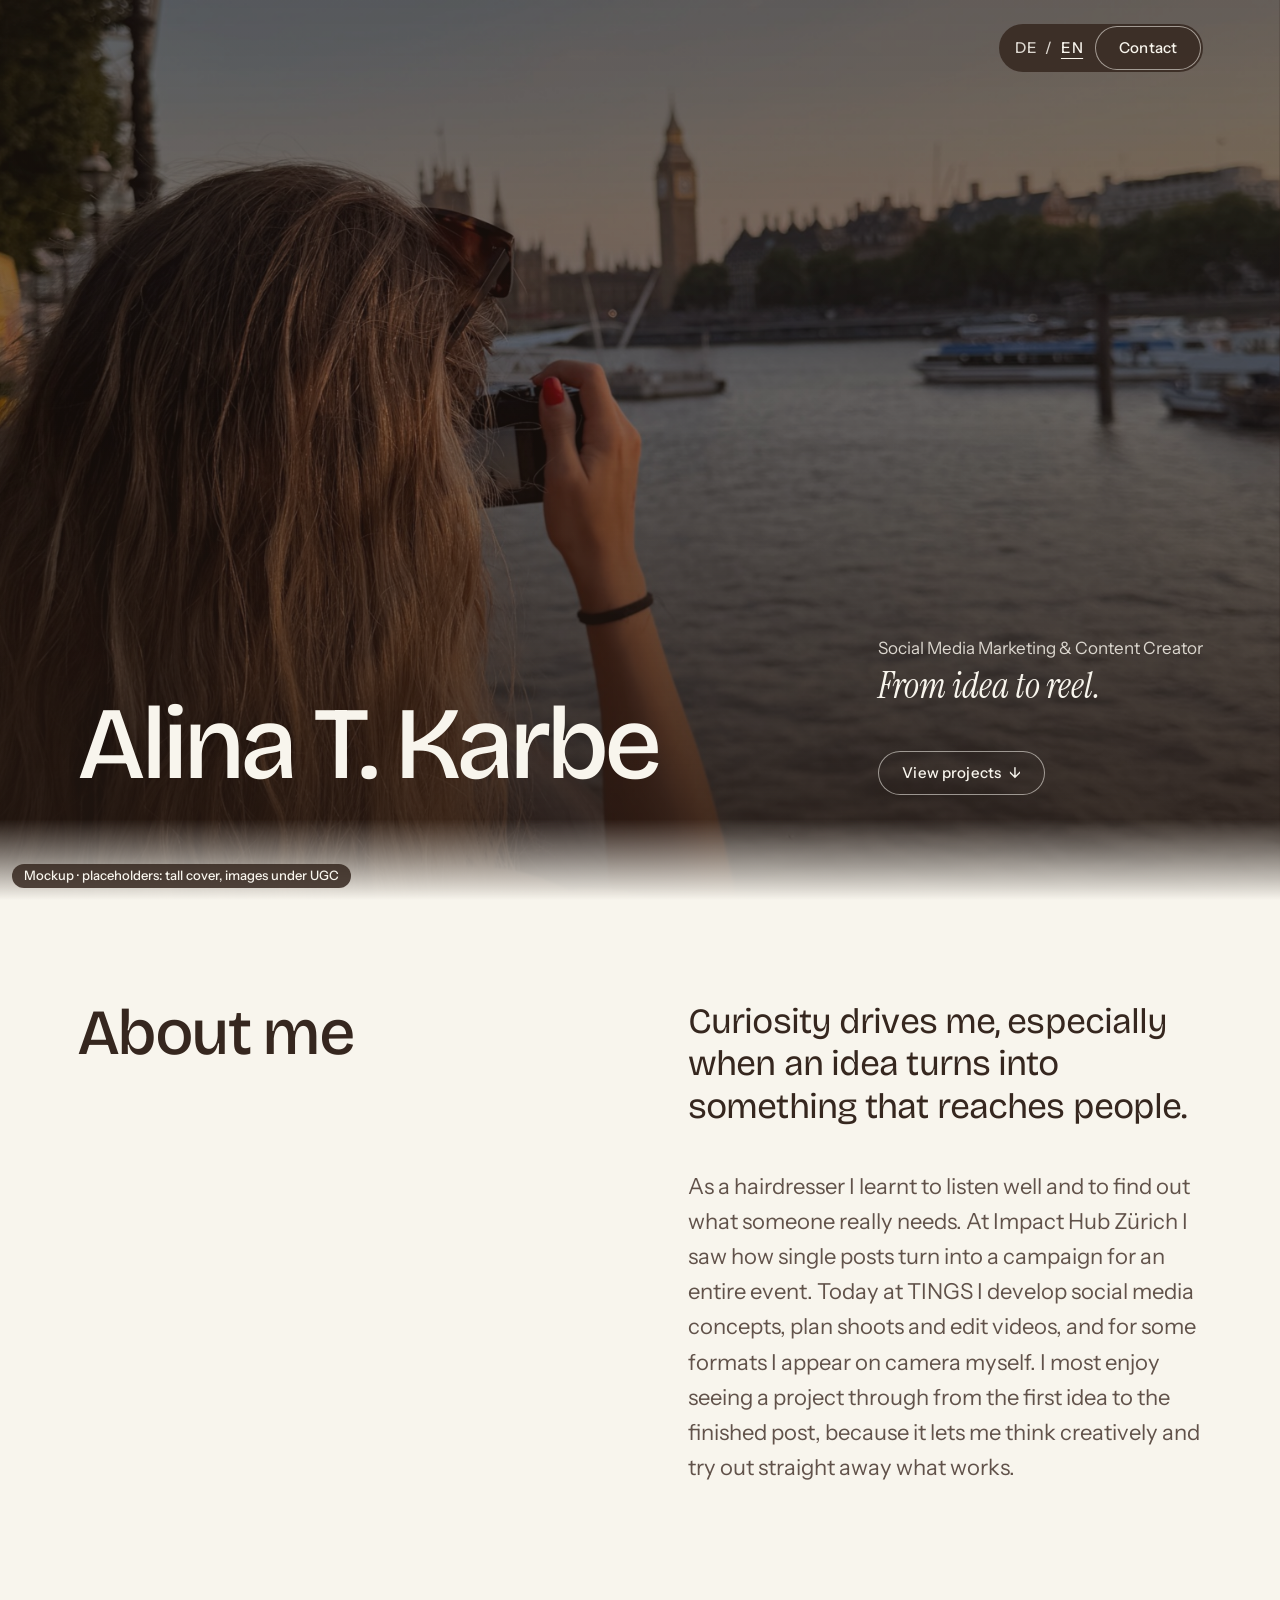
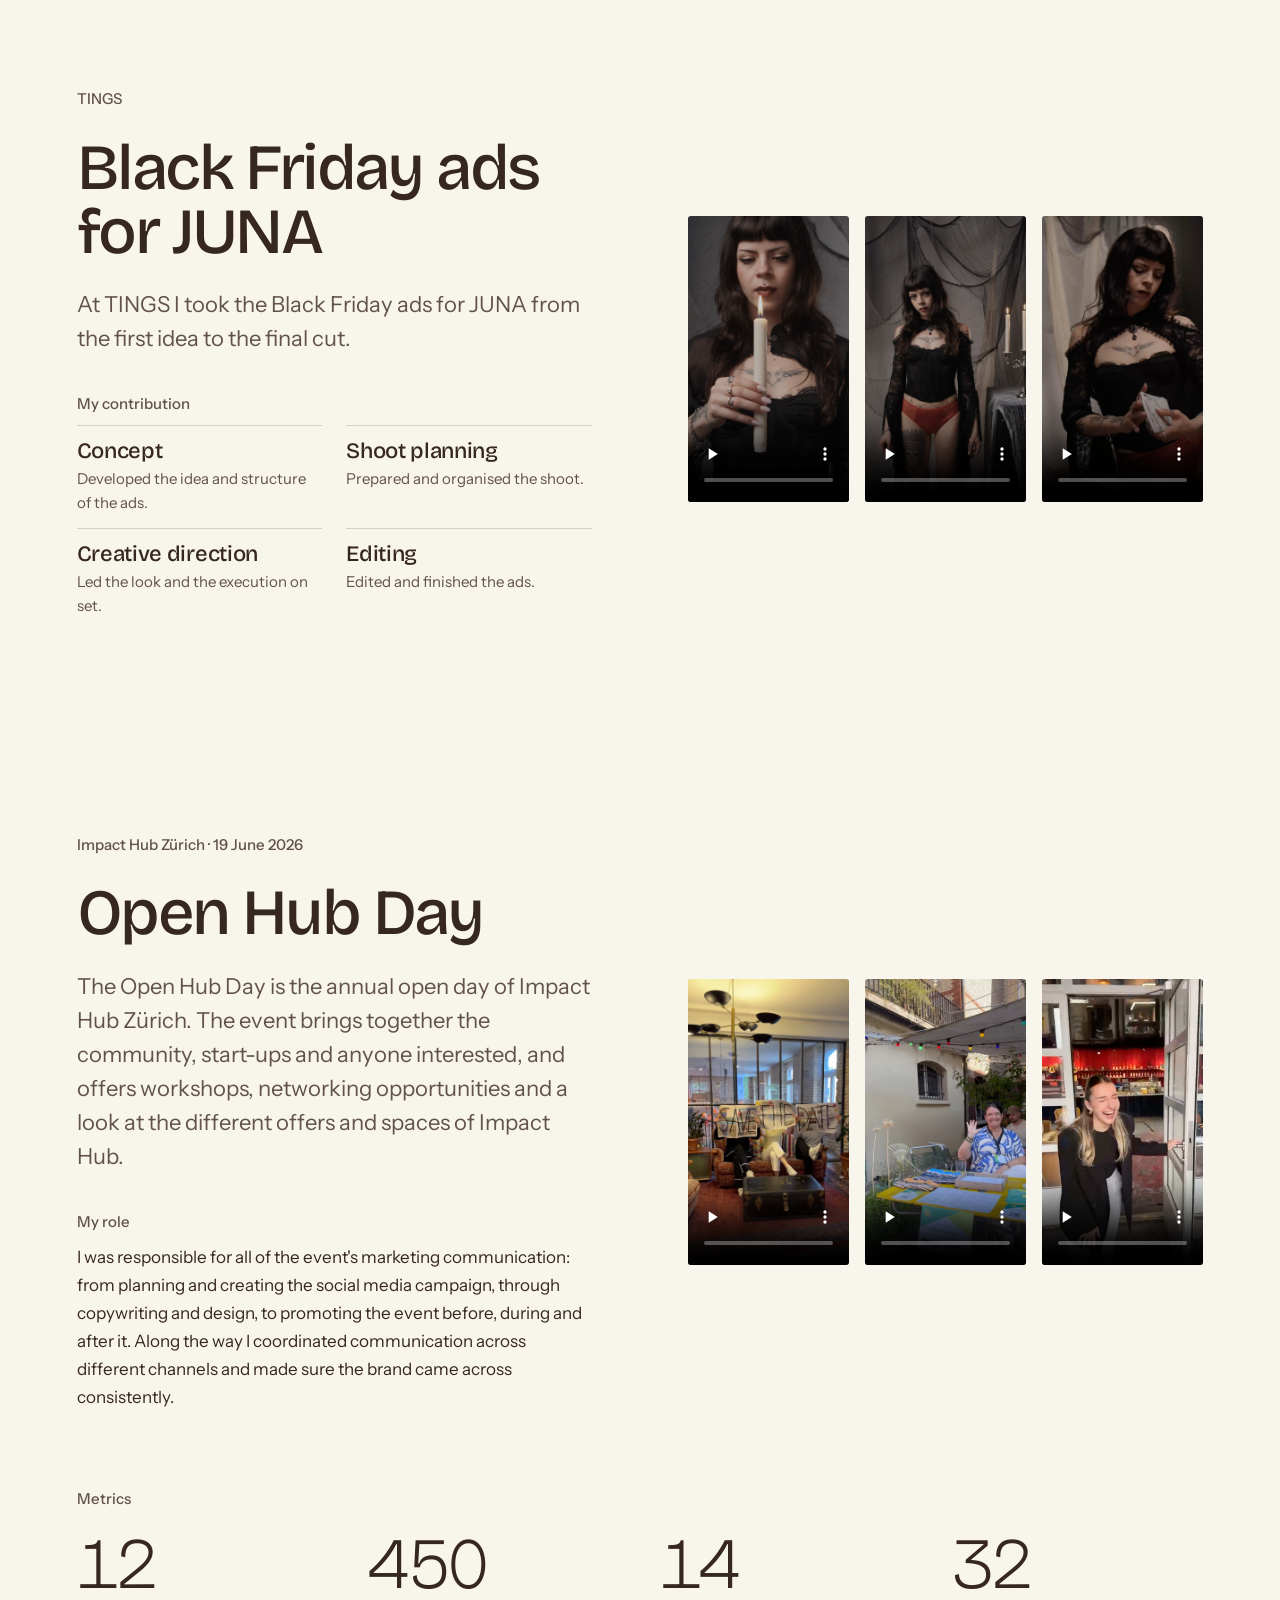
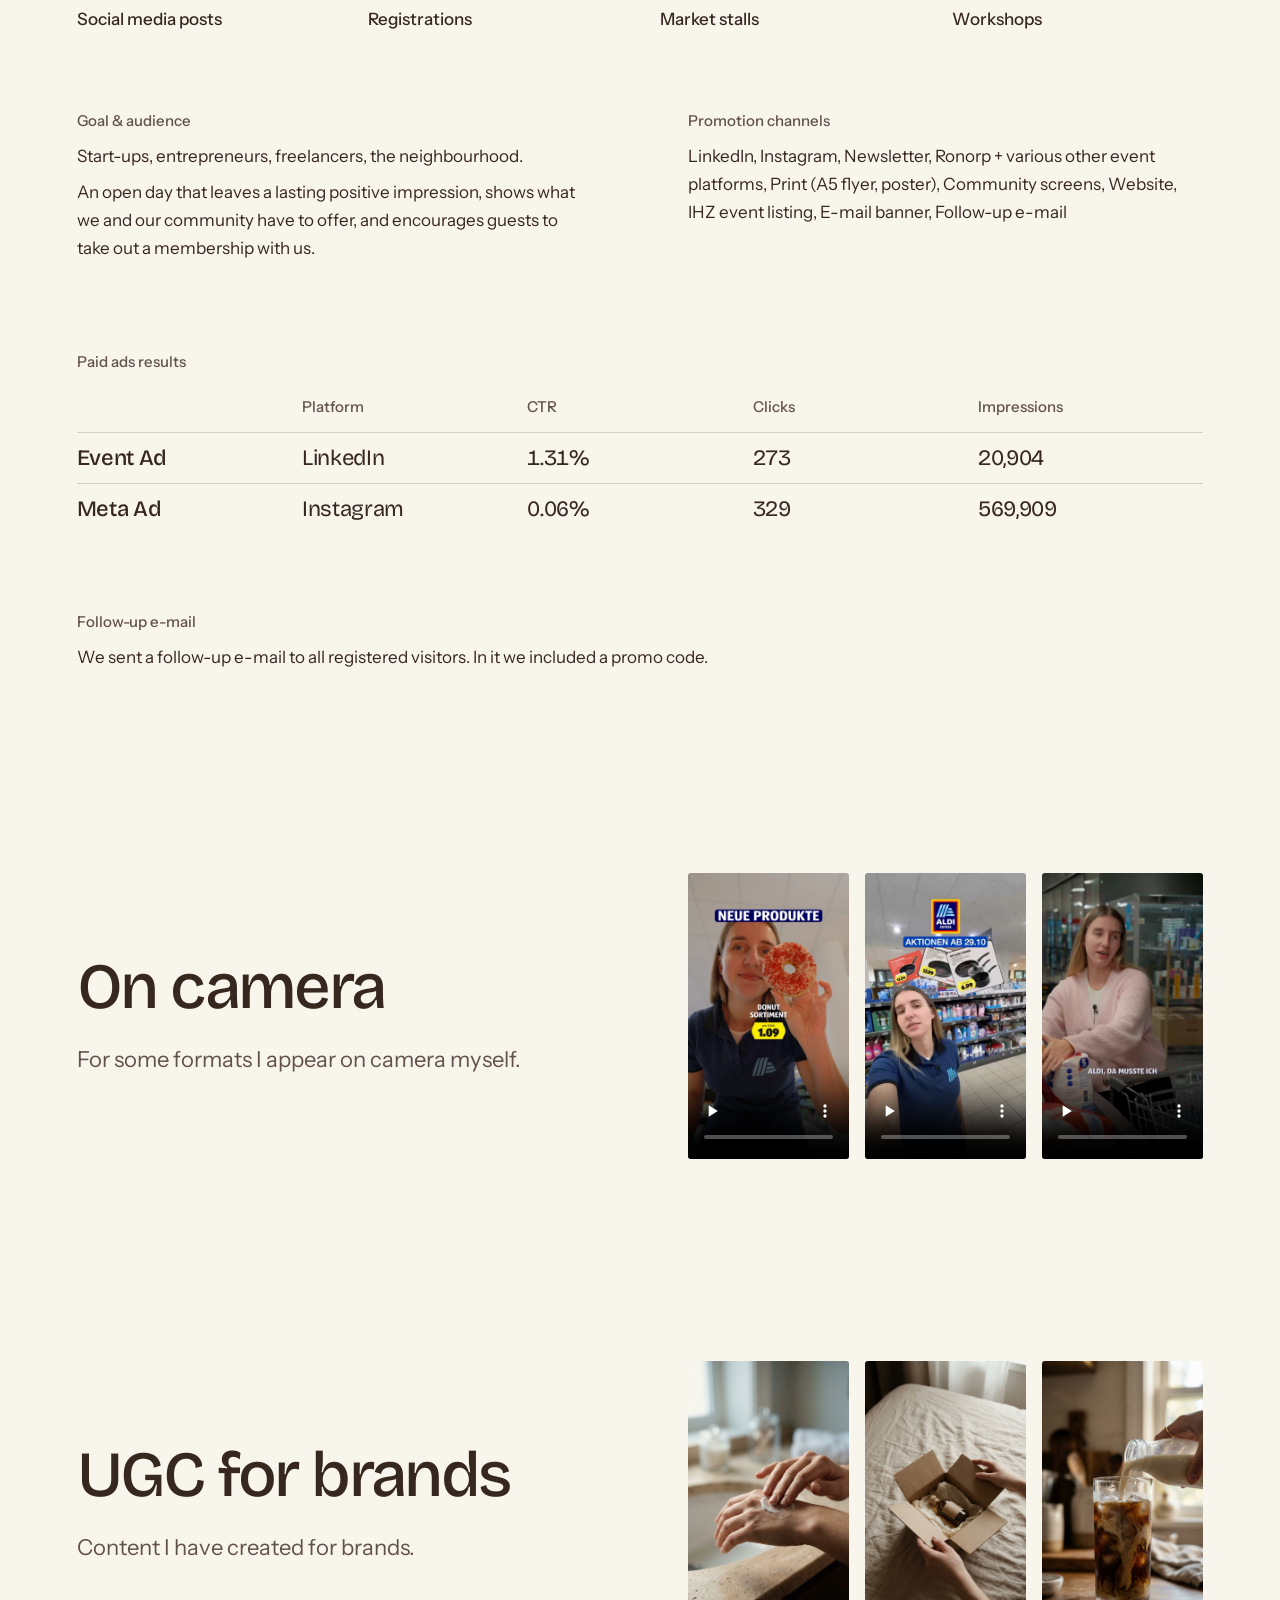
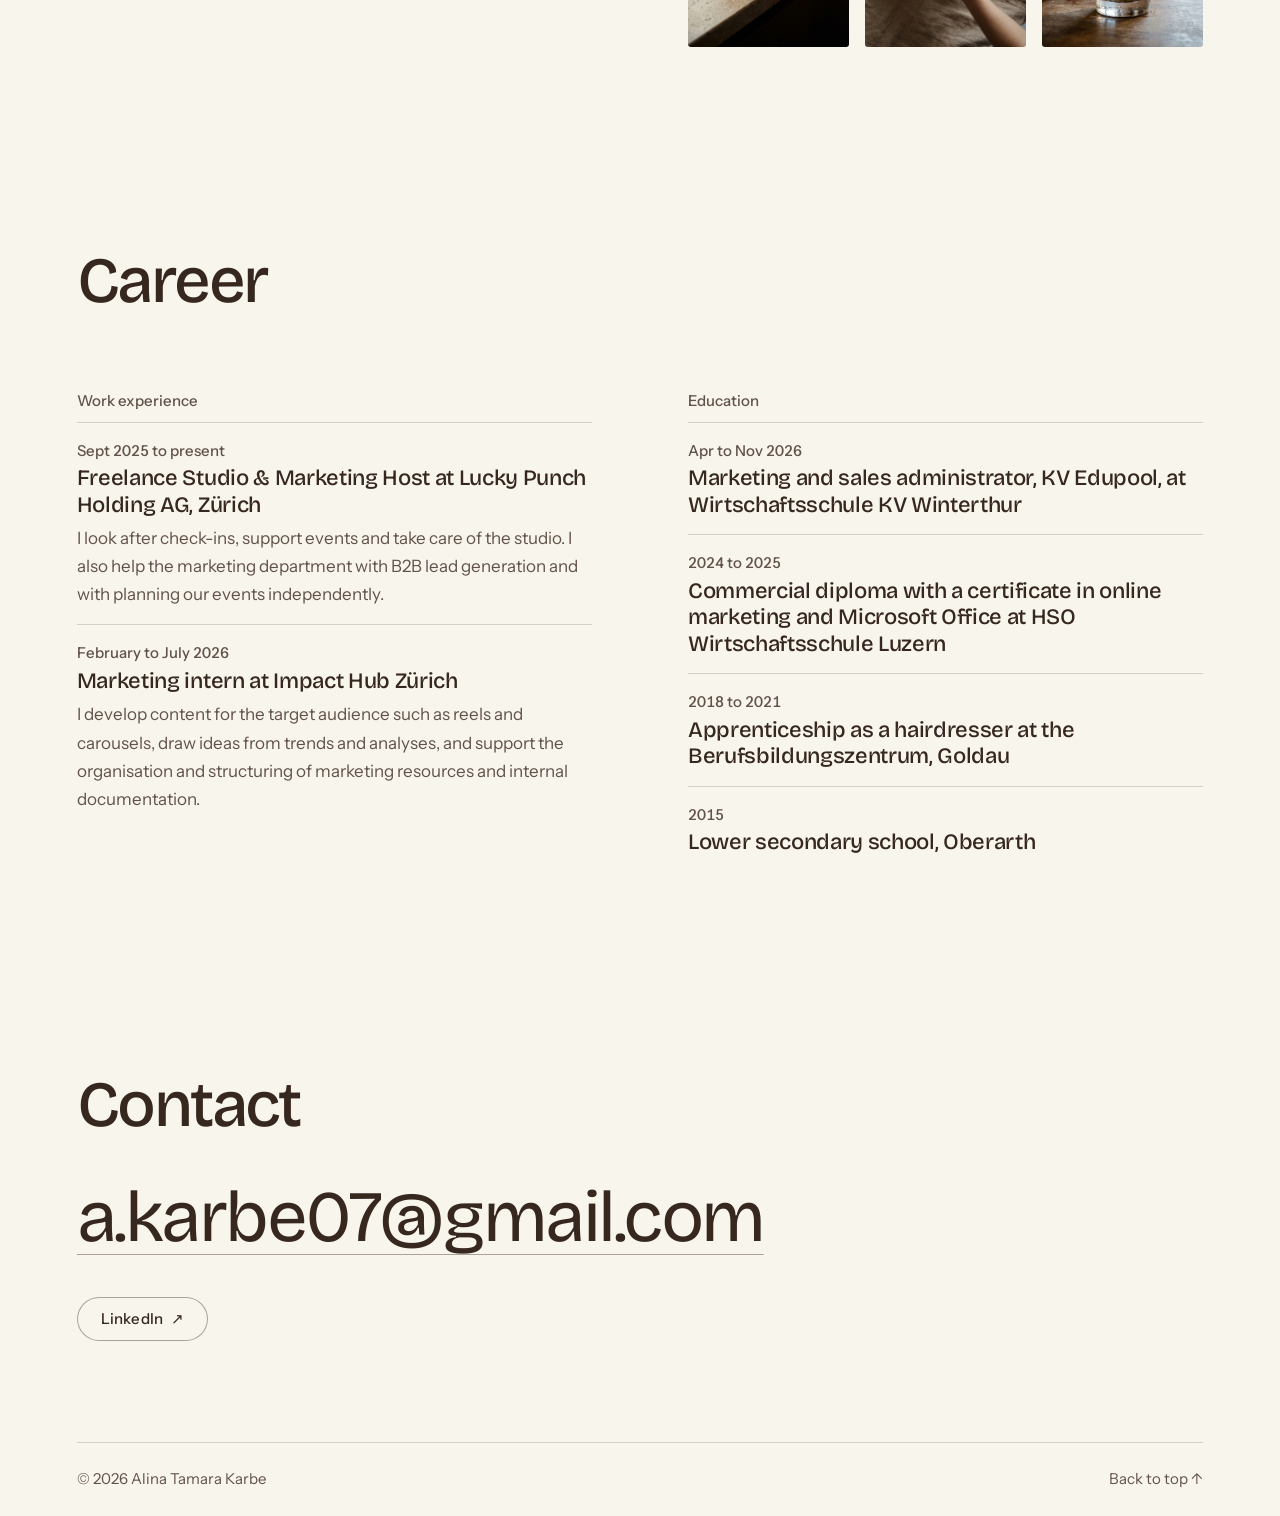
==== commit 70b67ec6: "Add her deck's content, put the name on one line and make the layout symmetric Open Hub Day gets the" ====
--- a/en/index.html
+++ b/en/index.html
@@ -44,7 +44,7 @@
         <img src="../media/cover-standin.jpg" alt="" fetchpriority="high">
       </picture>
       <div class="cover__veil" aria-hidden="true"></div>
-      <h1>Alina T.<br>Karbe</h1>
+      <h1>Alina&nbsp;T. Karbe</h1>
       <div class="hero__meta">
         <p class="hero__role">Social Media Marketing & Content Creator</p>
         <p class="hero__tagline">From idea to reel.</p>
@@ -81,7 +81,7 @@
             </dl>
           </div>
         </div>
-        <div class="ads seq" role="group" aria-label="The finished ads">
+        <div class="media-row seq" role="group" aria-label="The finished ads">
           <figure class="media">
             <div class="slot"><video src="../media/tings-ad-1.mp4" data-poster="../media/tings-ad-1.jpg" controls muted playsinline preload="none"></video></div>
           </figure>
@@ -95,62 +95,79 @@
       </div>
     </section>
 
-    <!-- Impact Hub Zürich · her two numbers live here only -->
+    <!-- Impact Hub Zürich · Argo's translation of her deck (slides 05a, 05c), see docs/copy.md; 12 and 450 live here only -->
     <section class="sect" id="impact-hub">
-      <div class="wrap split split--rev">
-        <div class="split__text">
-          <p class="case__tab">Impact Hub Zürich</p>
+      <div class="wrap split">
+        <div class="split__text">
+          <p class="case__tab">Impact Hub Zürich · <time datetime="2026-06-19">19 June 2026</time></p>
           <h2>Open Hub Day</h2>
-          <!-- TODO Alina: event context from the old portfolio; confirm the intro (see docs/copy.md) -->
-          <p class="lede">For the Open Hub Day at Impact Hub Zürich I helped plan the campaign, wrote the copy and designed the content.</p>
+          <p class="lede">The Open Hub Day is the annual open day of Impact Hub Zürich. The event brings together the community, start-ups and anyone interested, and offers workshops, networking opportunities and a look at the different offers and spaces of Impact Hub.</p>
+          <div class="block">
+            <h3>My role</h3>
+            <p>I was responsible for all of the event's marketing communication: from planning and creating the social media campaign, through copywriting and design, to promoting the event before, during and after it. Along the way I coordinated communication across different channels and made sure the brand came across consistently.</p>
+          </div>
+        </div>
+        <div class="media-row" role="group" aria-label="Campaign visuals">
+          <figure class="media">
+            <div class="slot"><video src="../media/open-hub-day-1.mp4" data-poster="../media/open-hub-day-1.jpg" controls muted playsinline preload="none" aria-label="Open Hub Day campaign visual"></video></div>
+          </figure>
+          <figure class="media">
+            <div class="slot"><video src="../media/open-hub-day-2.mp4" data-poster="../media/open-hub-day-2.jpg" controls muted playsinline preload="none" aria-label="Open Hub Day campaign visual"></video></div>
+          </figure>
+          <figure class="media">
+            <div class="slot"><video src="../media/open-hub-day-3.mp4" data-poster="../media/open-hub-day-3.jpg" controls muted playsinline preload="none" aria-label="Open Hub Day campaign visual"></video></div>
+          </figure>
+        </div>
+      </div>
+      <!-- TODO Alina: the flyers and the campaign visuals of her deck, as original files (see docs/copy.md) -->
+      <div class="wrap facts">
+        <div class="block facts__wide">
+          <h3>Metrics</h3>
           <div class="stats">
-            <div>
-              <p class="stat__num">12</p>
-              <p class="stat__label">Social media posts</p>
-              <p class="stat__note">Scope of the campaign</p>
-            </div>
-            <div>
-              <p class="stat__num">450</p>
-              <p class="stat__label">Registrations</p>
-              <p class="stat__note">Result of the event</p>
-            </div>
-          </div>
-          <div class="block">
-            <h3>My contribution</h3>
-            <ul class="rows">
-              <li>Campaign planning</li>
-              <li>Copywriting</li>
-              <li>Design</li>
-            </ul>
-          </div>
-          <div class="block">
-            <h3>Channels</h3>
-            <p>Instagram, LinkedIn, Newsletter, Print</p>
-          </div>
-        </div>
-        <div class="visuals" role="group" aria-label="Campaign visuals">
-          <figure class="media">
-            <div class="slot"><video src="../media/open-hub-day-1.mp4" data-poster="../media/open-hub-day-1.jpg" controls muted playsinline preload="none" aria-label="Open Hub Day campaign visual"></video></div>
-          </figure>
-          <figure class="media">
-            <div class="slot"><video src="../media/open-hub-day-2.mp4" data-poster="../media/open-hub-day-2.jpg" controls muted playsinline preload="none" aria-label="Open Hub Day campaign visual"></video></div>
-          </figure>
-          <figure class="media">
-            <div class="slot"><video src="../media/open-hub-day-3.mp4" data-poster="../media/open-hub-day-3.jpg" controls muted playsinline preload="none" aria-label="Open Hub Day campaign visual"></video></div>
-          </figure>
-        </div>
-      </div>
-    </section>
-
-    <!-- On camera · one band of three clips -->
+            <div><p class="stat__num">12</p><p class="stat__label">Social media posts</p></div>
+            <div><p class="stat__num">450</p><p class="stat__label">Registrations</p></div>
+            <div><p class="stat__num">14</p><p class="stat__label">Market stalls</p></div>
+            <div><p class="stat__num">32</p><p class="stat__label">Workshops</p></div>
+          </div>
+        </div>
+        <div class="block">
+          <h3>Goal & audience</h3>
+          <p>Start-ups, entrepreneurs, freelancers, the neighbourhood.</p>
+          <p>An open day that leaves a lasting positive impression, shows what we and our community have to offer, and encourages guests to take out a membership with us.</p>
+        </div>
+        <div class="block">
+          <h3>Promotion channels</h3>
+          <p>LinkedIn, Instagram, Newsletter, Ronorp + various other event platforms, Print (A5 flyer, poster), Community screens, Website, IHZ event listing, E-mail banner, Follow-up e-mail</p>
+        </div>
+        <div class="block facts__wide">
+          <table class="table">
+            <caption>Paid ads results</caption>
+            <thead>
+              <tr><td></td><th scope="col">Platform</th><th scope="col">CTR</th><th scope="col">Clicks</th><th scope="col">Impressions</th></tr>
+            </thead>
+            <tbody>
+              <tr><th scope="row">Event Ad</th><td data-label="Platform">LinkedIn</td><td data-label="CTR">1.31%</td><td data-label="Clicks">273</td><td data-label="Impressions">20,904</td></tr>
+              <tr><th scope="row">Meta Ad</th><td data-label="Platform">Instagram</td><td data-label="CTR">0.06%</td><td data-label="Clicks">329</td><td data-label="Impressions">569,909</td></tr>
+            </tbody>
+          </table>
+        </div>
+        <div class="block facts__wide">
+          <h3>Follow-up e-mail</h3>
+          <p>We sent a follow-up e-mail to all registered visitors. In it we included a promo code.</p>
+          <!-- TODO Alina: the e-mail figures and the cost per click wait for Impact Hub's OK -->
+        </div>
+      </div>
+    </section>
+
+    <!-- On camera · text left, three clips right, like every section -->
     <section class="sect" id="vor-der-kamera">
-      <div class="wrap stack">
+      <div class="wrap split">
         <div class="split__text">
           <h2>On camera</h2>
           <p class="lede">For some formats I appear on camera myself.</p>
         </div>
         <!-- TODO Alina: format and contribution per clip (see docs/copy.md) -->
-        <div class="band" role="group" aria-label="Clips on camera">
+        <div class="media-row" role="group" aria-label="Clips on camera">
           <figure class="media">
             <div class="slot"><video src="../media/kamera-1.mp4" data-poster="../media/kamera-1.jpg" controls muted playsinline preload="none"></video></div>
           </figure>
@@ -176,6 +193,51 @@
           <figure class="media"><div class="slot"><img src="../media/ugc-1.jpg" alt="" loading="lazy" decoding="async"></div></figure>
           <figure class="media"><div class="slot"><img src="../media/ugc-2.jpg" alt="" loading="lazy" decoding="async"></div></figure>
           <figure class="media"><div class="slot"><img src="../media/ugc-3.jpg" alt="" loading="lazy" decoding="async"></div></figure>
+        </div>
+      </div>
+    </section>
+
+    <!-- Career · Argo's translation of her deck (slides 02, 03); see docs/copy.md -->
+    <section class="sect" id="werdegang">
+      <div class="wrap stack">
+        <h2>Career</h2>
+        <div class="cv">
+          <div class="block">
+            <h3>Work experience</h3>
+            <ol class="cv__list">
+              <li>
+                <p class="cv__date">Sept 2025 to present</p>
+                <p class="cv__title">Freelance Studio & Marketing Host at Lucky Punch Holding AG, Zürich</p>
+                <p class="cv__text">I look after check-ins, support events and take care of the studio. I also help the marketing department with B2B lead generation and with planning our events independently.</p>
+              </li>
+              <li>
+                <p class="cv__date">February to July 2026</p>
+                <p class="cv__title">Marketing intern at Impact Hub Zürich</p>
+                <p class="cv__text">I develop content for the target audience such as reels and carousels, draw ideas from trends and analyses, and support the organisation and structuring of marketing resources and internal documentation.</p>
+              </li>
+            </ol>
+          </div>
+          <div class="block">
+            <h3>Education</h3>
+            <ol class="cv__list">
+              <li>
+                <p class="cv__date">Apr to Nov 2026</p>
+                <p class="cv__title">Marketing and sales administrator, KV Edupool, at Wirtschaftsschule KV Winterthur</p>
+              </li>
+              <li>
+                <p class="cv__date">2024 to 2025</p>
+                <p class="cv__title">Commercial diploma with a certificate in online marketing and Microsoft Office at HSO Wirtschaftsschule Luzern</p>
+              </li>
+              <li>
+                <p class="cv__date">2018 to 2021</p>
+                <p class="cv__title">Apprenticeship as a hairdresser at the Berufsbildungszentrum, Goldau</p>
+              </li>
+              <li>
+                <p class="cv__date">2015</p>
+                <p class="cv__title">Lower secondary school, Oberarth</p>
+              </li>
+            </ol>
+          </div>
         </div>
       </div>
     </section>
--- a/tokens.css
+++ b/tokens.css
@@ -82,3 +82,8 @@
   --rise:          1.5rem;
   --drift:         -10%;    /* how far the cover picture rises while the paper covers it */
 }
+
+/* Phones · sections closer: no dead screen between blocks (Carmine, 17.11.2026) */
+@media (max-width: 47.99rem) {
+  :root { --space-section: var(--space-xl); }
+}
--- a/styles.css
+++ b/styles.css
@@ -46,8 +46,8 @@
   -webkit-font-smoothing: antialiased;
 }
 
-h1, h2, h3, p, ul, dl, dd, figure { margin: 0; }
-ul { padding: 0; list-style: none; }
+h1, h2, h3, p, ul, ol, dl, dd, figure { margin: 0; }
+ul, ol { padding: 0; list-style: none; }
 a { color: inherit; }
 img, video { display: block; max-width: 100%; }
 
@@ -65,7 +65,7 @@
 }
 h1 { font-size: var(--text-display); line-height: 0.94; letter-spacing: -0.05em; }
 h2 { font-size: var(--text-2xl); line-height: 1; letter-spacing: -0.04em; }
-h3 {
+h3, caption {
   font-family: var(--font-body);
   font-size: var(--text-sm);
   font-weight: 500;
@@ -135,21 +135,23 @@
 }
 .slot img, .slot video { position: absolute; inset: 0; width: 100%; height: 100%; object-fit: cover; }
 
-/* Section patterns · text beside media, or stacked */
-
-.split { display: grid; gap: var(--space-2xl); }
+/* Section patterns · two equal columns, text left and media right; stacked when narrower.
+ * One rhythm everywhere: --space-2xl between rows, --space-3xl between columns */
+
+.split, .stack, .facts, .cv { display: grid; gap: var(--space-2xl) var(--space-3xl); }
 .split__text { display: grid; gap: var(--space-lg); align-content: start; min-width: 0; }
-.stack { display: grid; gap: var(--space-2xl); }
-
-@media (min-width: 60rem) {
-  .split {
-    grid-template-columns: minmax(0, 5fr) minmax(0, 7fr);
-    gap: var(--space-3xl);
-    align-items: center;
-  }
-  .split--rev { grid-template-columns: minmax(0, 7fr) minmax(0, 5fr); }
-  .split--rev > .split__text { order: 2; }
-}
+
+/* Text beside text from 48rem; text beside three media from 80rem, where each picture is still a useful size */
+@media (min-width: 48rem) {
+  .facts, .cv { grid-template-columns: repeat(2, minmax(0, 1fr)); }
+}
+@media (min-width: 80rem) {
+  .split { grid-template-columns: repeat(2, minmax(0, 1fr)); align-items: center; }
+}
+
+/* A case's facts under its text and media; wide blocks take both columns */
+.facts { margin-top: var(--space-2xl); }
+.facts__wide { grid-column: 1 / -1; }
 
 .case__tab {
   font-size: var(--text-sm);
@@ -159,7 +161,8 @@
 
 .lede { max-width: 38ch; font-size: var(--text-lg); line-height: 1.55; color: var(--color-muted); }
 
-.block { display: grid; gap: var(--space-xs); margin-top: var(--space-sm); }
+.block { display: grid; gap: var(--space-xs); align-content: start; margin-top: var(--space-sm); }
+.block > p { max-width: 60ch; }
 
 .rows {
   display: grid;
@@ -184,13 +187,16 @@
 .rows dd { font-size: var(--text-sm); color: var(--color-muted); }
 ul.rows { grid-template-columns: minmax(0, 1fr); }
 
-/* Numbers · her two numbers, once, in the Impact Hub case */
+/* Numbers · her four event figures, once, in the Impact Hub case: four equal columns, two by two on phones */
 
 .stats {
   display: grid;
-  grid-template-columns: repeat(2, max-content);
+  grid-template-columns: repeat(2, minmax(0, 1fr));
   gap: var(--space-xl);
   margin-top: var(--space-sm);
+}
+@media (min-width: 48rem) {
+  .stats { grid-template-columns: repeat(4, minmax(0, 1fr)); }
 }
 .stat__num {
   font-family: var(--font-display);
@@ -202,6 +208,56 @@
 }
 .stat__label { margin-top: var(--space-xs); font-size: var(--text-md); font-weight: 500; }
 .stat__note { margin-top: var(--space-3xs); font-size: var(--text-sm); color: var(--color-muted); }
+
+/* Tables · her figures exactly as she gave them, hairline above each row; on phones each row
+ * becomes label and value lines (the header stays for screen readers) */
+
+.table { width: 100%; border-collapse: collapse; table-layout: fixed; font-variant-numeric: tabular-nums; }
+.table caption { padding-bottom: var(--space-xs); text-align: start; }
+.table th, .table td {
+  padding: var(--space-sm) var(--space-md) var(--space-sm) 0;
+  border-top: var(--rule-hair) solid var(--color-rule);
+  text-align: start;
+  vertical-align: baseline;
+}
+.table thead th { font-size: var(--text-sm); font-weight: 500; color: var(--color-label); }
+.table thead > tr > * { border-top: 0; }
+.table tbody th, .table td {
+  font-family: var(--font-display);
+  font-size: var(--text-lg);
+  font-weight: 500;
+  line-height: 1.2;
+  letter-spacing: -0.015em;
+}
+.table td { font-weight: 400; }
+.block > .table { margin-top: var(--space-sm); }
+
+@media (max-width: 47.99rem) {
+  .table thead { position: absolute; width: 1px; height: 1px; overflow: hidden; clip-path: inset(50%); }
+  .table, .table caption, .table tbody, .table tr, .table th, .table td { display: block; }
+  .table tbody tr { padding-block: var(--space-xs); border-top: var(--rule-hair) solid var(--color-rule); }
+  .table th, .table td { padding: var(--space-3xs) 0; border-top: 0; }
+  .table td { display: flex; justify-content: space-between; gap: var(--space-md); font-size: var(--text-md); }
+  .table td::before { content: attr(data-label); font-family: var(--font-body); font-size: var(--text-sm); color: var(--color-muted); }
+}
+
+/* Werdegang · each entry a date, a title and her lines, a hairline above */
+
+.cv__list > li {
+  display: grid;
+  gap: var(--space-3xs);
+  padding-block: var(--space-md);
+  border-top: var(--rule-hair) solid var(--color-rule);
+}
+.cv__date { font-size: var(--text-sm); font-weight: 500; color: var(--color-label); font-variant-numeric: tabular-nums; }
+.cv__title {
+  font-family: var(--font-display);
+  font-size: var(--text-lg);
+  font-weight: 500;
+  line-height: 1.2;
+  letter-spacing: -0.015em;
+}
+.cv__text { max-width: 60ch; margin-top: var(--space-2xs); color: var(--color-muted); }
 
 /* Über mich · her first sentence set large */
 
@@ -218,53 +274,35 @@
   letter-spacing: -0.025em;
   color: var(--color-text);
 }
-@media (min-width: 60rem) {
-  .about { grid-template-columns: minmax(0, 4fr) minmax(0, 8fr); gap: var(--space-3xl); }
-}
-
-/* Media groups · on phones a sideways swipe out to the screen edge, the next picture peeking in */
+@media (min-width: 80rem) {
+  .about { grid-template-columns: repeat(2, minmax(0, 1fr)); gap: var(--space-3xl); }
+}
+
+/* Media groups · on phones a sideways swipe out to the screen edge, the next picture peeking in;
+ * from 40rem three equal 9:16 frames in a row, in every section.
+ * .ads, .visuals and .band are the older names, still used by the trial pages */
 
 .ads, .visuals, .band, .media-row {
   display: flex;
   gap: var(--space-md);
   margin-inline: calc(-1 * var(--page-gutter));
-  padding: 0 var(--page-gutter) var(--space-sm);
+  padding: 0 var(--page-gutter);
   overflow-x: auto;
   scroll-snap-type: x mandatory;
   scroll-padding-inline: var(--page-gutter);
 }
-:is(.ads, .visuals, .band, .media-row) > .media { flex: 0 0 68%; scroll-snap-align: start; }
+/* As wide as the column allows, less one step, so the next one peeks in */
+:is(.ads, .visuals, .band, .media-row) > .media { flex: 0 0 calc(100% - var(--space-xl)); scroll-snap-align: start; }
 :is(.ads, .visuals, .band, .media-row) .slot { aspect-ratio: 9 / 16; }
 
 @media (min-width: 40rem) {
   .ads, .visuals, .band, .media-row {
     display: grid;
+    grid-template-columns: repeat(3, minmax(0, 1fr));
     margin-inline: 0;
     padding: 0;
     overflow: visible;
   }
-  .media-row { grid-template-columns: repeat(3, minmax(0, 1fr)); }
-
-  /* TINGS · one large ad at the outer edge, two small beside it */
-  .ads { grid-template-columns: minmax(0, 1fr) minmax(0, 2fr); }
-  .ads > :first-child { grid-column: 2; grid-row: 1 / span 2; }
-
-  /* Impact Hub · one large visual at the outer edge, two small 4:5 beside it */
-  .visuals { grid-template-columns: minmax(0, 2fr) minmax(0, 1fr); }
-  .visuals > :first-child { grid-row: span 2; }
-  .visuals .slot { aspect-ratio: 4 / 5; }
-
-  .ads > :first-child .slot,
-  .visuals > :first-child .slot { height: 100%; aspect-ratio: auto; }
-
-  /* Vor der Kamera · one band: three clips edge to edge */
-  .band {
-    grid-template-columns: repeat(3, minmax(0, 1fr));
-    gap: var(--rule-hair);
-    overflow: hidden;
-    border-radius: var(--radius-media);
-  }
-  .band .slot { border-radius: 0; }
 }
 
 /* Kontakt · the address, large */
@@ -337,15 +375,18 @@
 .cover h1, .cover .hero__meta { position: relative; }
 .cover .hero__meta { margin-top: var(--space-xl); }
 
-/* From 60rem the lines sit right of the name, on one bottom row: the name stays low, clear of the picture's middle */
+/* From 60rem the name is one line and the lines sit right of it, on one bottom row: both groups end on
+ * the same baseline (the name's and the button's), low and clear of the picture's middle.
+ * Below, the name breaks after "T." only where it does not fit */
 @media (min-width: 60rem) {
   .cover {
     grid-template-columns: max-content minmax(0, max-content);
     justify-content: space-between;
-    align-items: end;
+    align-items: last baseline;
     column-gap: var(--space-xl);
     padding-inline: var(--page-edge);
   }
+  .cover h1 { white-space: nowrap; }
   .cover .hero__meta { margin-top: 0; }
 }
 
@@ -452,3 +493,22 @@
   color: var(--color-paper);
   font: 500 var(--text-xs) / 1.2 var(--font-body);
 }
+
+/* ---- Phones · one rhythm, a step tighter: --space-md inside a block, --space-lg between blocks,
+ * --space-section (--space-xl here) around each section. Laptop spacing is untouched ---- */
+@media (max-width: 47.99rem) {
+  .split, .stack, .facts, .cv { gap: var(--space-lg); }
+  .facts { margin-top: var(--space-lg); }
+  .split__text, .about { gap: var(--space-md); }
+  .about__lead { margin-bottom: var(--space-md); }
+  .block { margin-top: var(--space-xs); }
+  .rows > *, .cv__list > li { padding-block: var(--space-xs); }
+  /* The two numbers keep their width while they fit, and shrink instead of pushing the column wide */
+  .stats { grid-template-columns: repeat(2, minmax(0, max-content)); column-gap: var(--space-lg); margin-top: var(--space-xs); line-height: 1.3; }
+  .stat__label { margin-top: var(--space-2xs); }
+  .contact__inner { gap: var(--space-xs); }
+  .contact__mail, .foot a { display: inline-flex; align-items: center; gap: var(--space-2xs); min-height: var(--size-tap); }
+  .foot__line { padding-block: var(--space-xs); }
+  .cover .hero__meta { margin-top: var(--space-md); }
+  .hero__meta .btn { margin-top: var(--space-lg); }
+}
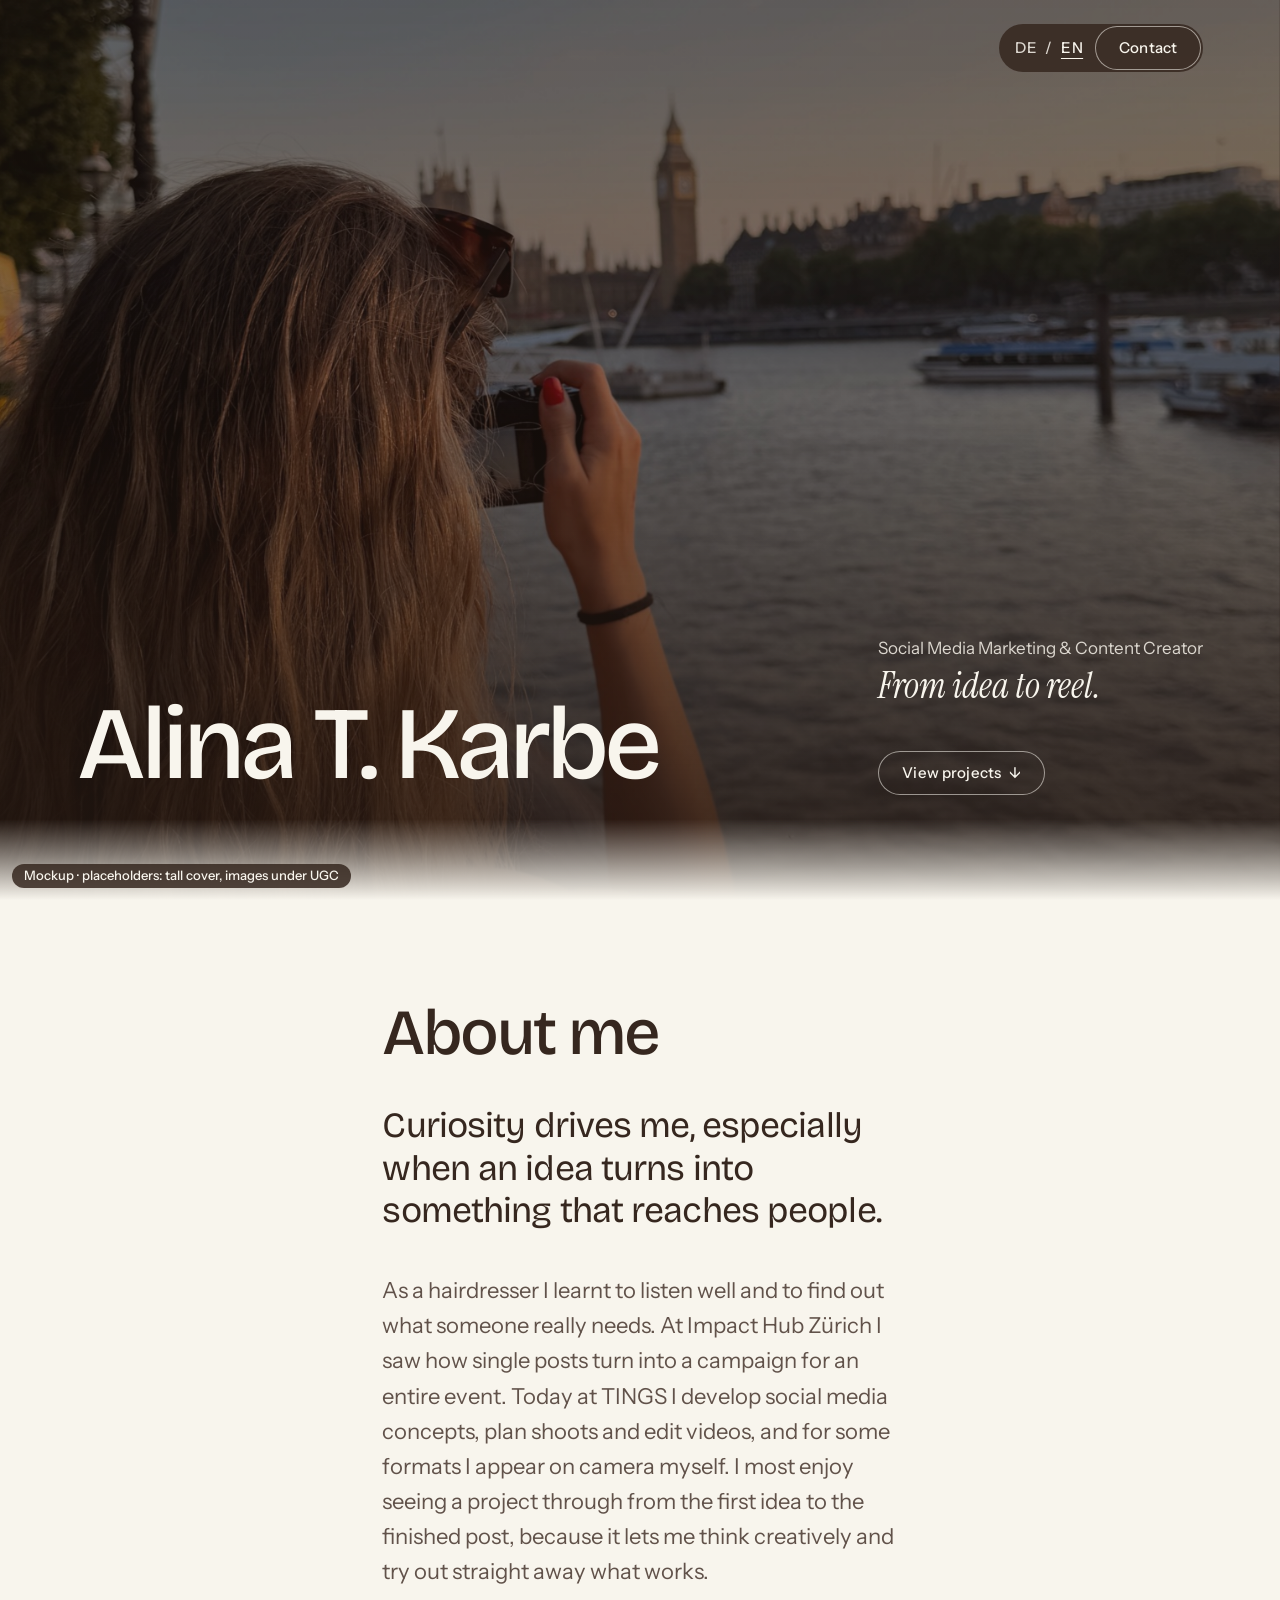
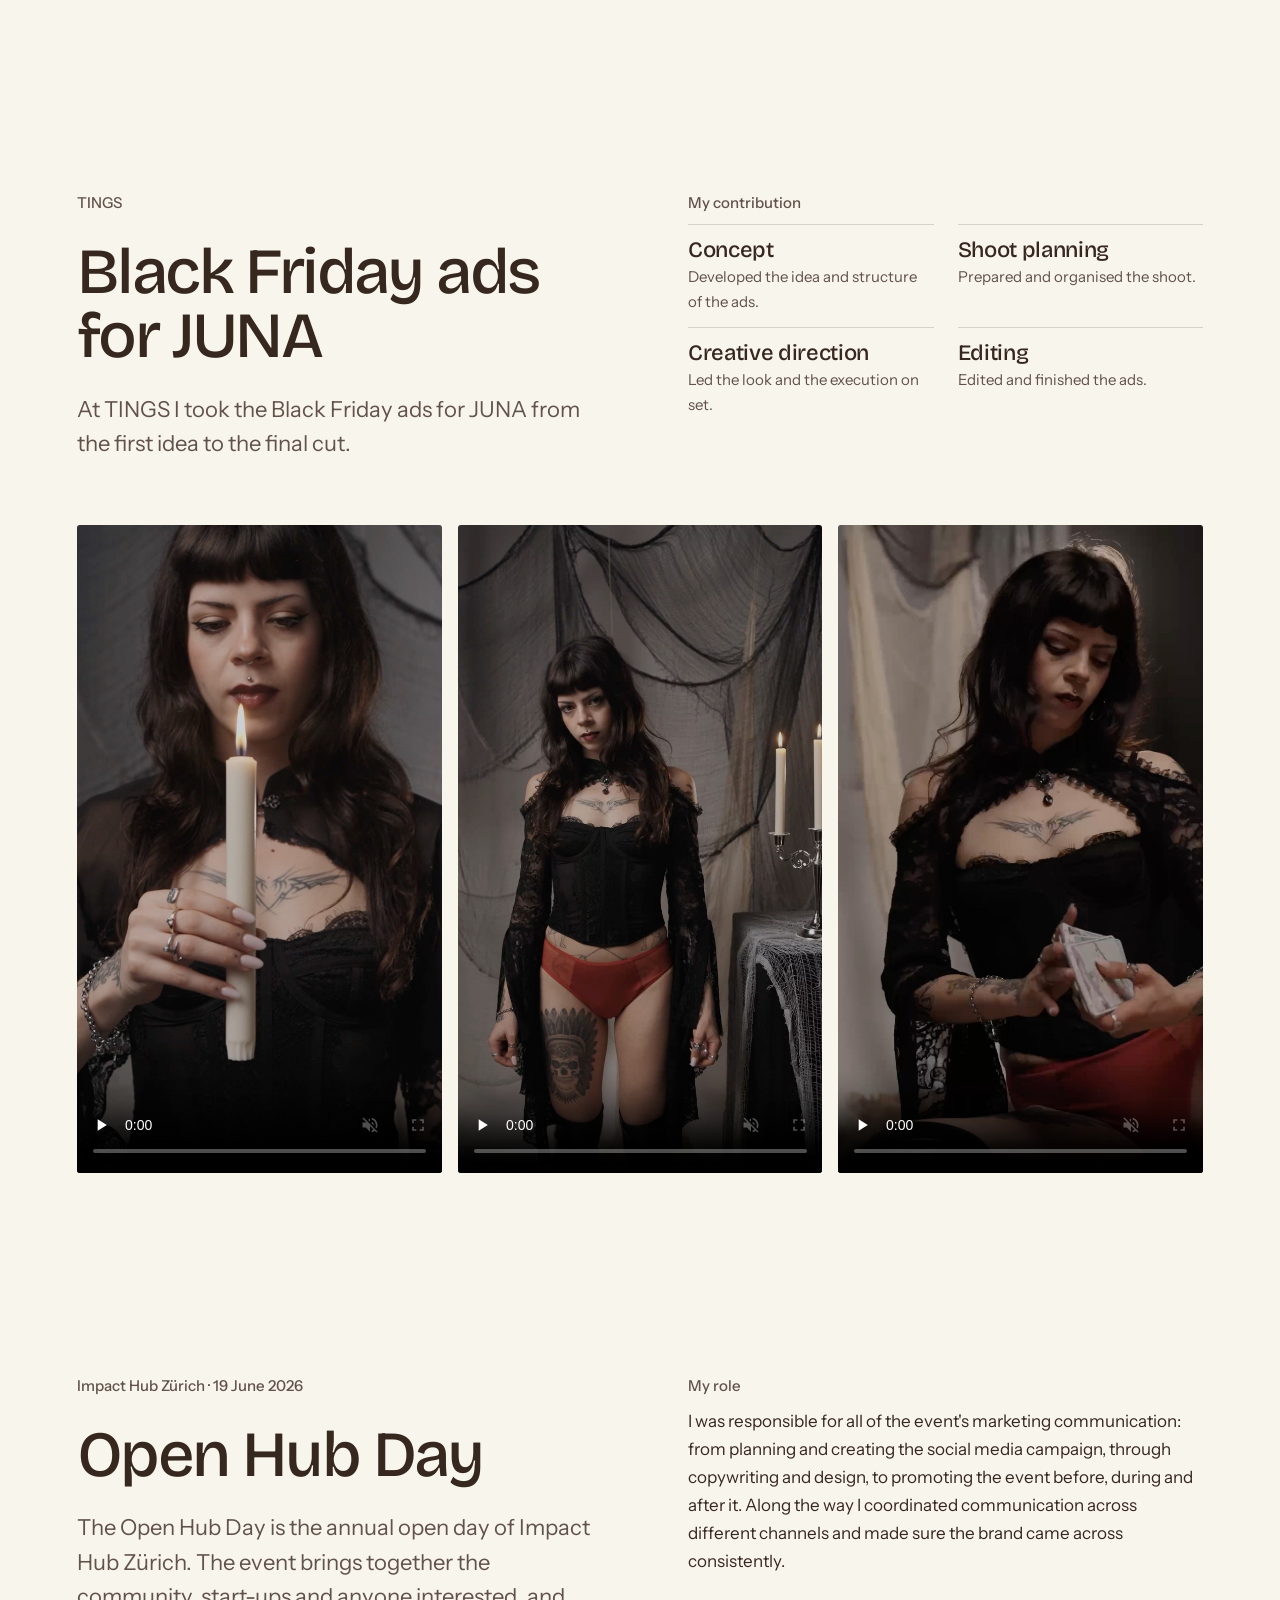
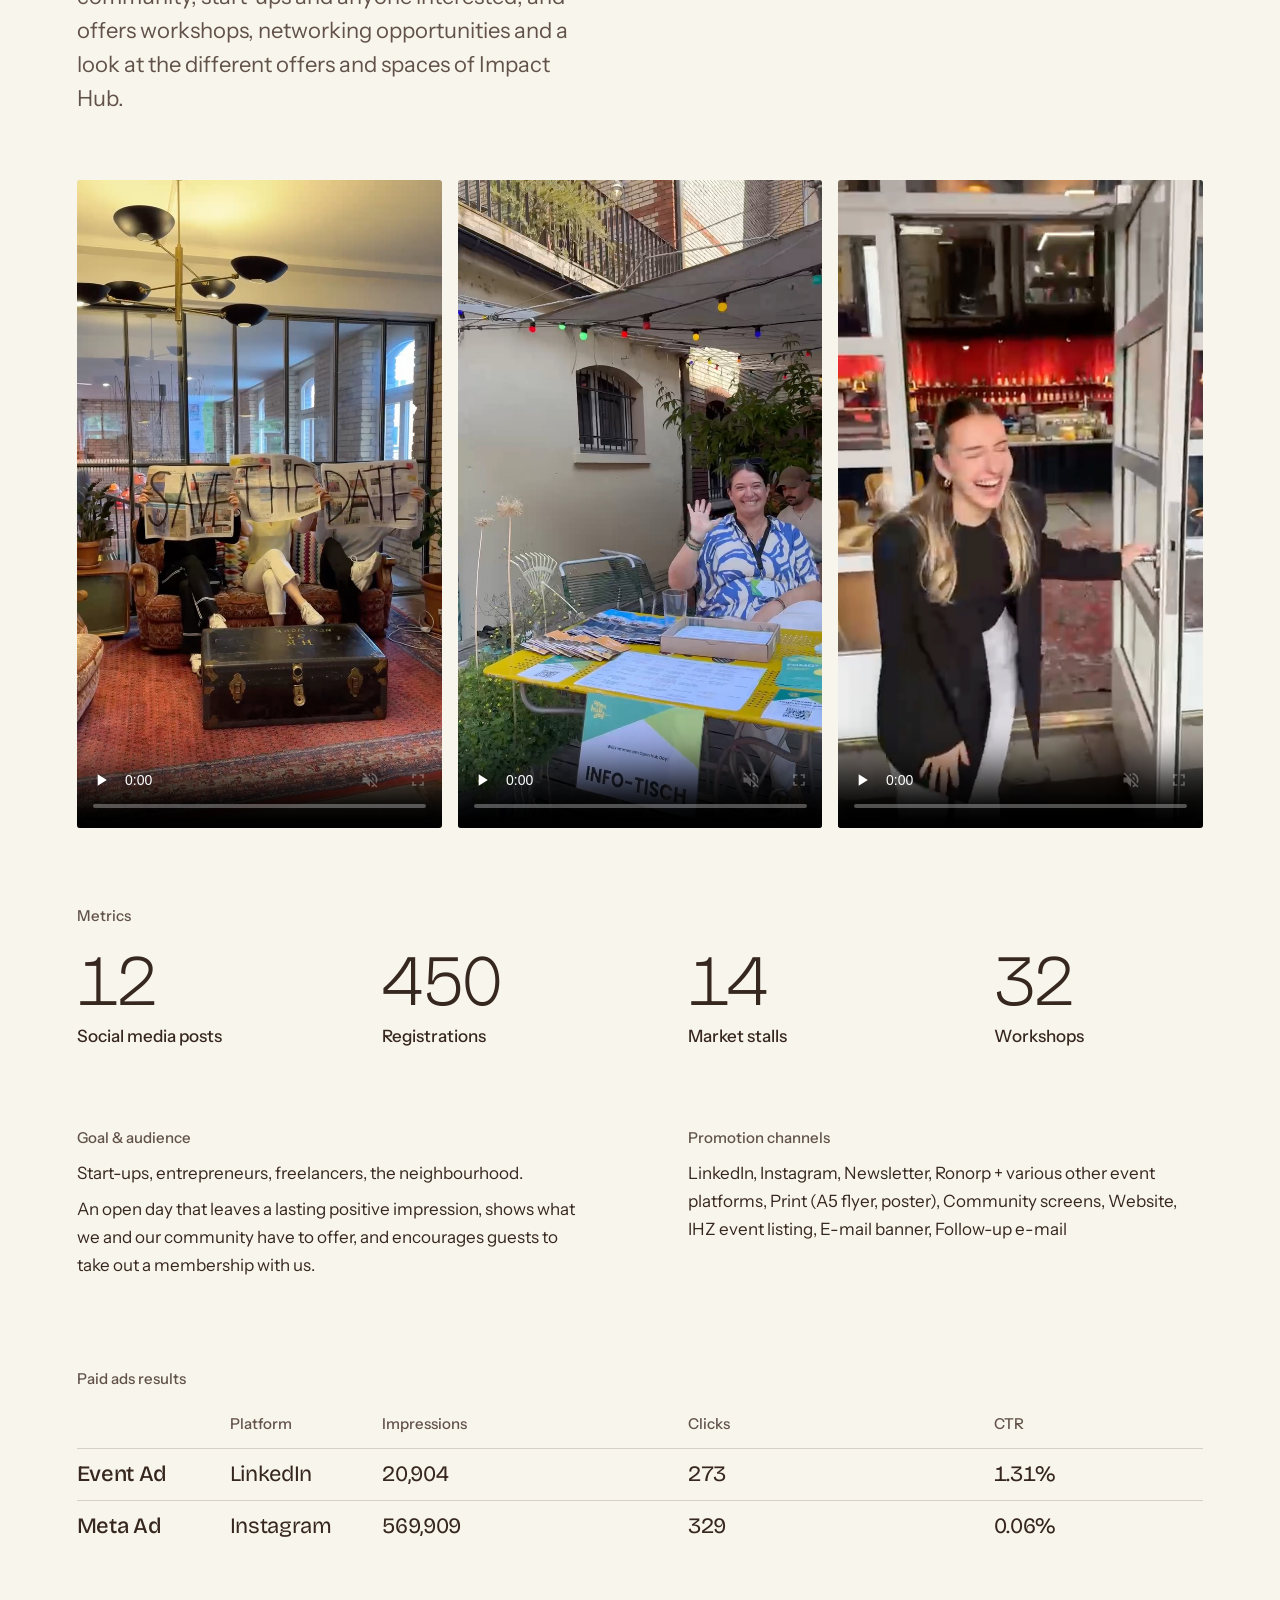
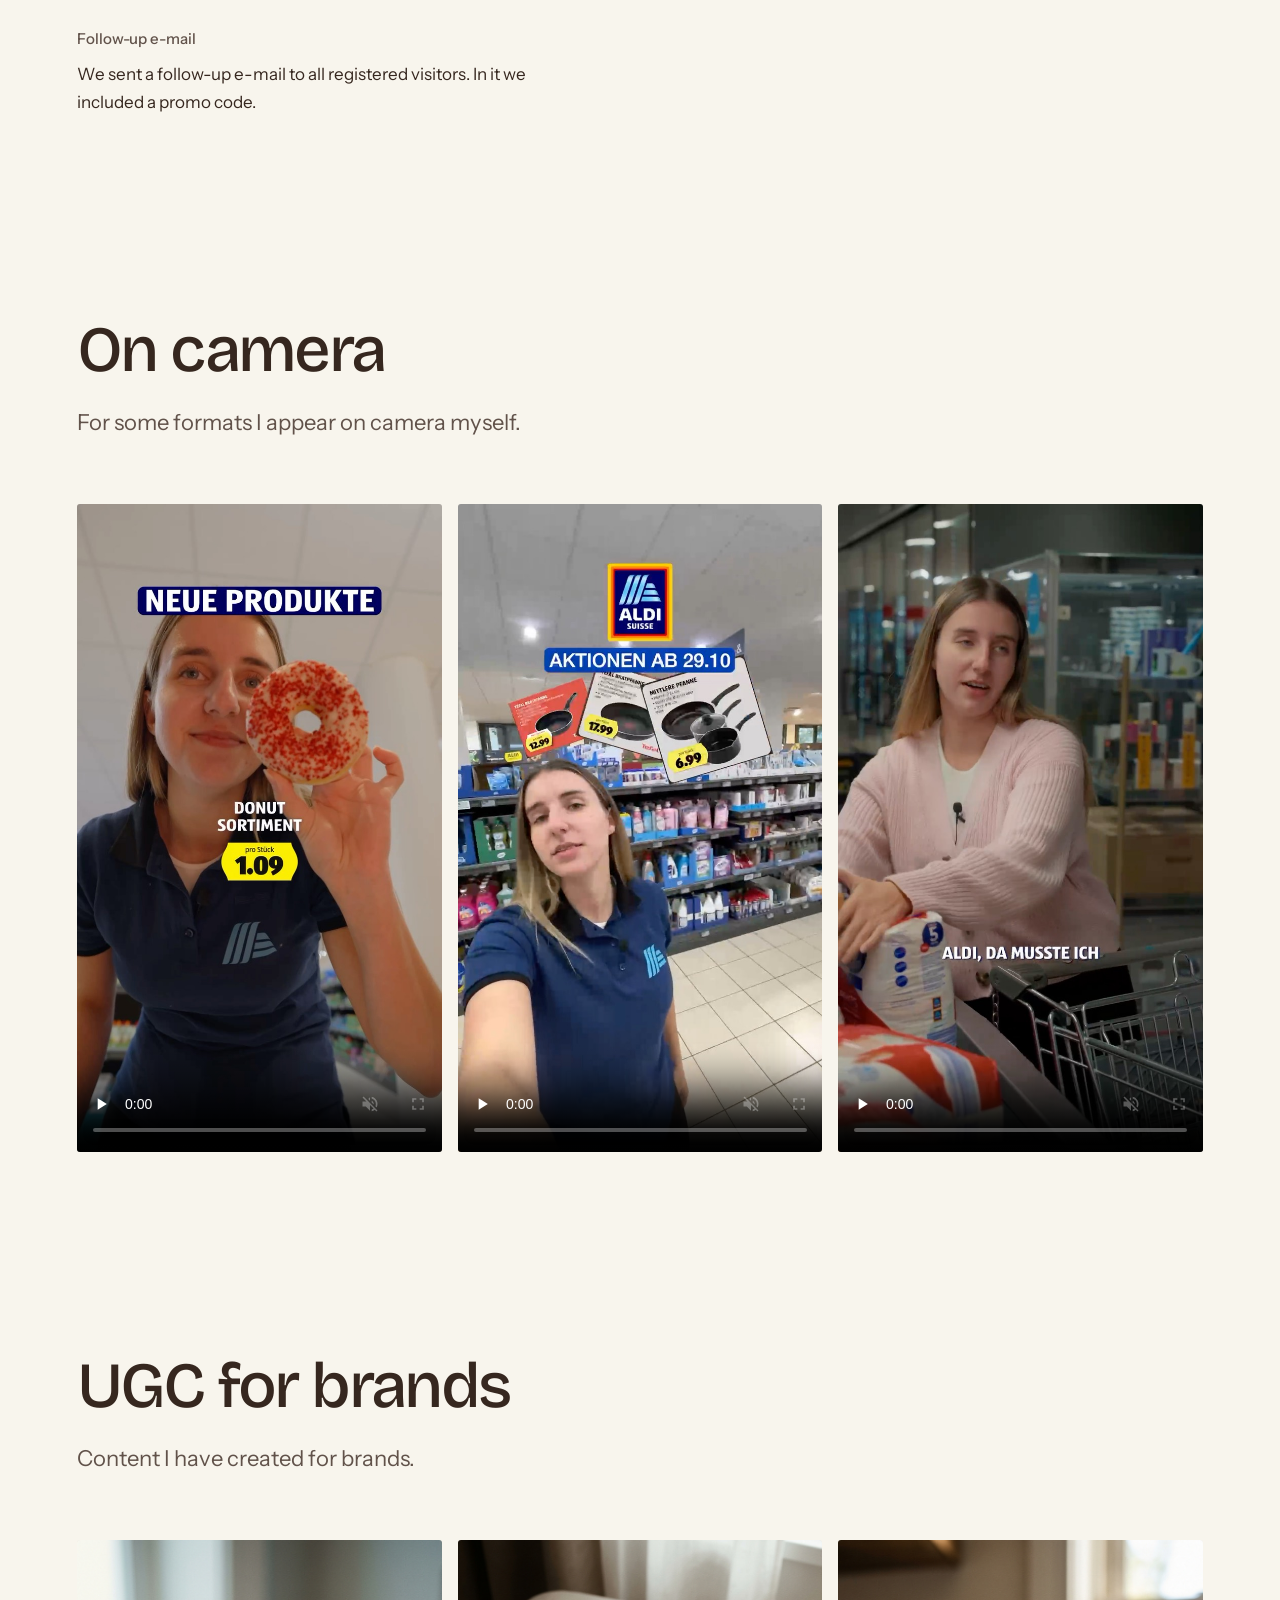
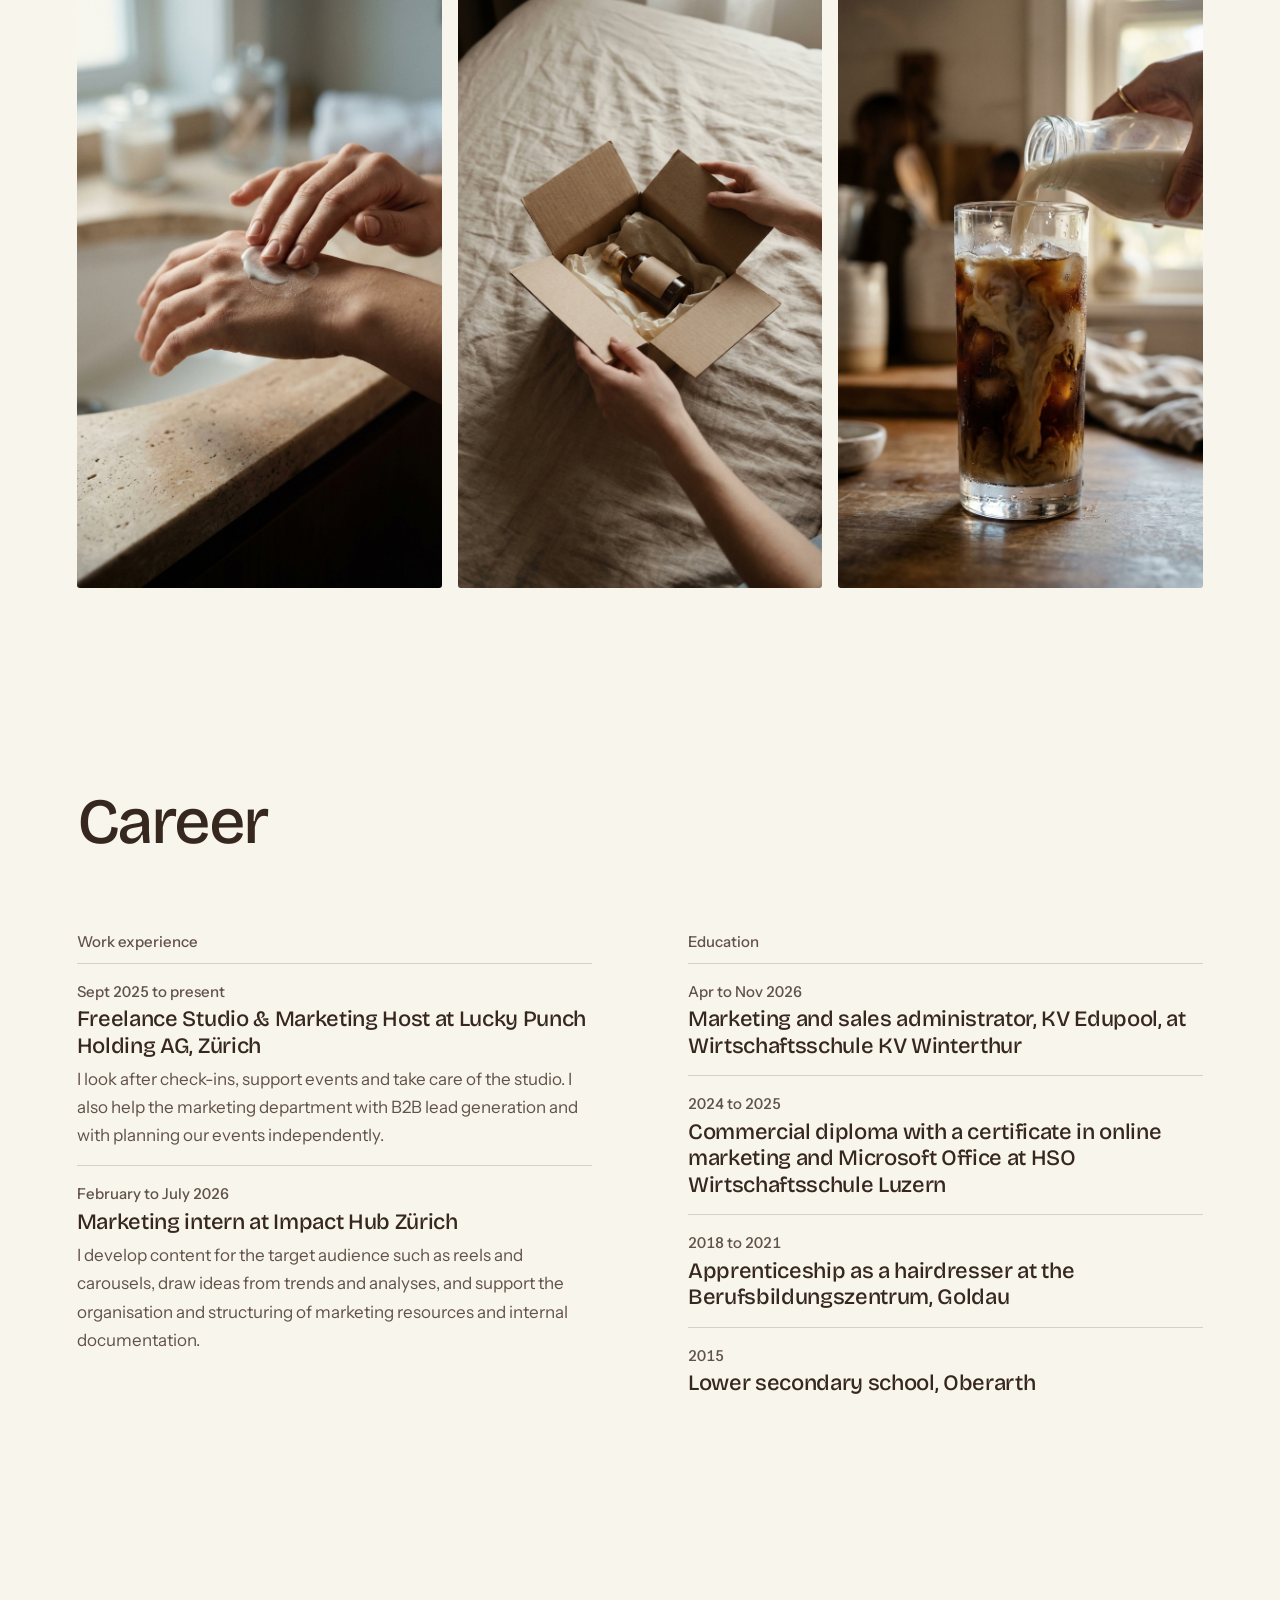
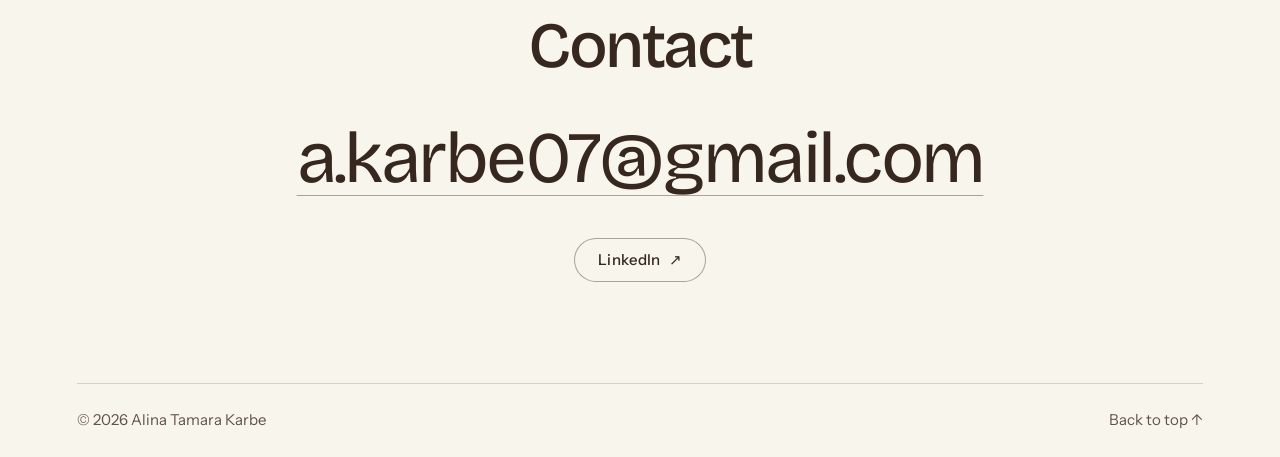
==== commit 242a3866: "Apply the laptop review: larger videos, one grid, balanced sections Co-Authored-By: Claude <noreply@" ====
--- a/en/index.html
+++ b/en/index.html
@@ -27,6 +27,8 @@
 </head>
 <body>
 
+  <a class="btn skip" href="#ueber-mich">Skip to content</a>
+
   <!-- Fixed: the language switch and Contact stay reachable over cover and page -->
   <header class="bar">
     <nav class="lang" aria-label="Language">
@@ -67,10 +69,12 @@
     <section class="sect" id="tings">
       <div class="wrap split">
         <div class="split__text">
-          <p class="case__tab">TINGS</p>
-          <h2>Black Friday ads for JUNA</h2>
-          <!-- TODO Alina: confirm or replace the intro and the four descriptions (see docs/copy.md) -->
-          <p class="lede">At TINGS I took the Black Friday ads for JUNA from the first idea to the final cut.</p>
+          <div class="split__head">
+            <p class="case__tab">TINGS</p>
+            <h2>Black Friday ads for JUNA</h2>
+            <!-- TODO Alina: confirm or replace the intro and the four descriptions (see docs/copy.md) -->
+            <p class="lede">At TINGS I took the Black Friday ads for JUNA from the first idea to the final cut.</p>
+          </div>
           <div class="block">
             <h3>My contribution</h3>
             <dl class="rows">
@@ -83,13 +87,13 @@
         </div>
         <div class="media-row seq" role="group" aria-label="The finished ads">
           <figure class="media">
-            <div class="slot"><video src="../media/tings-ad-1.mp4" data-poster="../media/tings-ad-1.jpg" controls muted playsinline preload="none"></video></div>
-          </figure>
-          <figure class="media">
-            <div class="slot"><video src="../media/tings-ad-2.mp4" data-poster="../media/tings-ad-2.jpg" controls muted playsinline preload="none"></video></div>
-          </figure>
-          <figure class="media">
-            <div class="slot"><video src="../media/tings-ad-3.mp4" data-poster="../media/tings-ad-3.jpg" controls muted playsinline preload="none"></video></div>
+            <div class="slot"><video src="../media/tings-ad-1.mp4" data-poster="../media/tings-ad-1.jpg" controls controlslist="nodownload noplaybackrate noremoteplayback" disablepictureinpicture muted playsinline preload="none"></video></div>
+          </figure>
+          <figure class="media">
+            <div class="slot"><video src="../media/tings-ad-2.mp4" data-poster="../media/tings-ad-2.jpg" controls controlslist="nodownload noplaybackrate noremoteplayback" disablepictureinpicture muted playsinline preload="none"></video></div>
+          </figure>
+          <figure class="media">
+            <div class="slot"><video src="../media/tings-ad-3.mp4" data-poster="../media/tings-ad-3.jpg" controls controlslist="nodownload noplaybackrate noremoteplayback" disablepictureinpicture muted playsinline preload="none"></video></div>
           </figure>
         </div>
       </div>
@@ -99,9 +103,11 @@
     <section class="sect" id="impact-hub">
       <div class="wrap split">
         <div class="split__text">
-          <p class="case__tab">Impact Hub Zürich · <time datetime="2026-06-19">19 June 2026</time></p>
-          <h2>Open Hub Day</h2>
-          <p class="lede">The Open Hub Day is the annual open day of Impact Hub Zürich. The event brings together the community, start-ups and anyone interested, and offers workshops, networking opportunities and a look at the different offers and spaces of Impact Hub.</p>
+          <div class="split__head">
+            <p class="case__tab">Impact Hub Zürich · <time datetime="2026-06-19">19 June 2026</time></p>
+            <h2>Open Hub Day</h2>
+            <p class="lede">The Open Hub Day is the annual open day of Impact Hub Zürich. The event brings together the community, start-ups and anyone interested, and offers workshops, networking opportunities and a look at the different offers and spaces of Impact Hub.</p>
+          </div>
           <div class="block">
             <h3>My role</h3>
             <p>I was responsible for all of the event's marketing communication: from planning and creating the social media campaign, through copywriting and design, to promoting the event before, during and after it. Along the way I coordinated communication across different channels and made sure the brand came across consistently.</p>
@@ -109,13 +115,13 @@
         </div>
         <div class="media-row" role="group" aria-label="Campaign visuals">
           <figure class="media">
-            <div class="slot"><video src="../media/open-hub-day-1.mp4" data-poster="../media/open-hub-day-1.jpg" controls muted playsinline preload="none" aria-label="Open Hub Day campaign visual"></video></div>
-          </figure>
-          <figure class="media">
-            <div class="slot"><video src="../media/open-hub-day-2.mp4" data-poster="../media/open-hub-day-2.jpg" controls muted playsinline preload="none" aria-label="Open Hub Day campaign visual"></video></div>
-          </figure>
-          <figure class="media">
-            <div class="slot"><video src="../media/open-hub-day-3.mp4" data-poster="../media/open-hub-day-3.jpg" controls muted playsinline preload="none" aria-label="Open Hub Day campaign visual"></video></div>
+            <div class="slot"><video src="../media/open-hub-day-1.mp4" data-poster="../media/open-hub-day-1.jpg" controls controlslist="nodownload noplaybackrate noremoteplayback" disablepictureinpicture muted playsinline preload="none" aria-label="Open Hub Day campaign visual"></video></div>
+          </figure>
+          <figure class="media">
+            <div class="slot"><video src="../media/open-hub-day-2.mp4" data-poster="../media/open-hub-day-2.jpg" controls controlslist="nodownload noplaybackrate noremoteplayback" disablepictureinpicture muted playsinline preload="none" aria-label="Open Hub Day campaign visual"></video></div>
+          </figure>
+          <figure class="media">
+            <div class="slot"><video src="../media/open-hub-day-3.mp4" data-poster="../media/open-hub-day-3.jpg" controls controlslist="nodownload noplaybackrate noremoteplayback" disablepictureinpicture muted playsinline preload="none" aria-label="Open Hub Day campaign visual"></video></div>
           </figure>
         </div>
       </div>
@@ -143,11 +149,11 @@
           <table class="table">
             <caption>Paid ads results</caption>
             <thead>
-              <tr><td></td><th scope="col">Platform</th><th scope="col">CTR</th><th scope="col">Clicks</th><th scope="col">Impressions</th></tr>
+              <tr><td></td><th scope="col">Platform</th><th scope="col">Impressions</th><th scope="col">Clicks</th><th scope="col">CTR</th></tr>
             </thead>
             <tbody>
-              <tr><th scope="row">Event Ad</th><td data-label="Platform">LinkedIn</td><td data-label="CTR">1.31%</td><td data-label="Clicks">273</td><td data-label="Impressions">20,904</td></tr>
-              <tr><th scope="row">Meta Ad</th><td data-label="Platform">Instagram</td><td data-label="CTR">0.06%</td><td data-label="Clicks">329</td><td data-label="Impressions">569,909</td></tr>
+              <tr><th scope="row">Event Ad</th><td data-label="Platform">LinkedIn</td><td data-label="Impressions">20,904</td><td data-label="Clicks">273</td><td data-label="CTR">1.31%</td></tr>
+              <tr><th scope="row">Meta Ad</th><td data-label="Platform">Instagram</td><td data-label="Impressions">569,909</td><td data-label="Clicks">329</td><td data-label="CTR">0.06%</td></tr>
             </tbody>
           </table>
         </div>
@@ -169,13 +175,13 @@
         <!-- TODO Alina: format and contribution per clip (see docs/copy.md) -->
         <div class="media-row" role="group" aria-label="Clips on camera">
           <figure class="media">
-            <div class="slot"><video src="../media/kamera-1.mp4" data-poster="../media/kamera-1.jpg" controls muted playsinline preload="none"></video></div>
-          </figure>
-          <figure class="media">
-            <div class="slot"><video src="../media/kamera-2.mp4" data-poster="../media/kamera-2.jpg" controls muted playsinline preload="none"></video></div>
-          </figure>
-          <figure class="media">
-            <div class="slot"><video src="../media/kamera-3.mp4" data-poster="../media/kamera-3.jpg" controls muted playsinline preload="none"></video></div>
+            <div class="slot"><video src="../media/kamera-1.mp4" data-poster="../media/kamera-1.jpg" controls controlslist="nodownload noplaybackrate noremoteplayback" disablepictureinpicture muted playsinline preload="none"></video></div>
+          </figure>
+          <figure class="media">
+            <div class="slot"><video src="../media/kamera-2.mp4" data-poster="../media/kamera-2.jpg" controls controlslist="nodownload noplaybackrate noremoteplayback" disablepictureinpicture muted playsinline preload="none"></video></div>
+          </figure>
+          <figure class="media">
+            <div class="slot"><video src="../media/kamera-3.mp4" data-poster="../media/kamera-3.jpg" controls controlslist="nodownload noplaybackrate noremoteplayback" disablepictureinpicture muted playsinline preload="none"></video></div>
           </figure>
         </div>
       </div>
--- a/tokens.css
+++ b/tokens.css
@@ -64,6 +64,7 @@
   --page-max:    78rem;
   --page-gutter: clamp(1.5rem, 6vw, 7rem);
   --page-edge:   max(var(--page-gutter), (100% - var(--page-max)) / 2);
+  --media-max:   72svh;   /* from 80rem a row of three media is at most this tall */
   --size-tap:        2.75rem;
   --size-tap-coarse: 3rem;
 
--- a/styles.css
+++ b/styles.css
@@ -140,13 +140,19 @@
 
 .split, .stack, .facts, .cv { display: grid; gap: var(--space-2xl) var(--space-3xl); }
 .split__text { display: grid; gap: var(--space-lg); align-content: start; min-width: 0; }
-
-/* Text beside text from 48rem; text beside three media from 80rem, where each picture is still a useful size */
+.split__head { display: contents; }
+
+/* Text beside text from 48rem */
 @media (min-width: 48rem) {
   .facts, .cv { grid-template-columns: repeat(2, minmax(0, 1fr)); }
 }
+/* From 80rem the text sits above and its three media below, in one row across the column: equal,
+ * at most --media-max tall, centred as a group. A case's text is two equal halves with their tops
+ * aligned, the heading lines left and her part right */
 @media (min-width: 80rem) {
-  .split { grid-template-columns: repeat(2, minmax(0, 1fr)); align-items: center; }
+  .split__text:has(> .split__head) { grid-template-columns: repeat(2, minmax(0, 1fr)); column-gap: var(--space-3xl); }
+  .split__head { display: grid; gap: var(--space-lg); align-content: start; }
+  .split__text > .block { margin-top: 0; }
 }
 
 /* A case's facts under its text and media; wide blocks take both columns */
@@ -232,6 +238,20 @@
 .table td { font-weight: 400; }
 .block > .table { margin-top: var(--space-sm); }
 
+/* Open Hub Day from 80rem: one grid of four columns. The figures take a quarter each and the text
+ * blocks a half each, with the same gap, so they share lines; the table's three figures sit on the
+ * last three quarters, its two label columns share the first; the Follow up keeps the half measure.
+ * The table is one gap wider than its block, so plain percentages land on those lines (cells take no
+ * calc() widths); the extra gap is only the last column's empty end, clipped */
+@media (min-width: 80rem) {
+  .stats { column-gap: var(--space-3xl); }
+  .block:has(> .table) { overflow-x: clip; }
+  .table { width: calc(100% + var(--space-3xl)); }
+  .table thead > tr > :nth-child(-n+2) { width: 12.5%; }
+  .table thead > tr > :nth-child(n+3) { width: 25%; }
+  .facts__wide > p { max-width: calc((100% - var(--space-3xl)) / 2); }
+}
+
 @media (max-width: 47.99rem) {
   .table thead { position: absolute; width: 1px; height: 1px; overflow: hidden; clip-path: inset(50%); }
   .table, .table caption, .table tbody, .table tr, .table th, .table td { display: block; }
@@ -274,8 +294,9 @@
   letter-spacing: -0.025em;
   color: var(--color-text);
 }
+/* From 80rem one column in the middle, as wide as a half, so nothing beside it stands empty */
 @media (min-width: 80rem) {
-  .about { grid-template-columns: repeat(2, minmax(0, 1fr)); gap: var(--space-3xl); }
+  .about { grid-template-columns: minmax(0, calc((100% - var(--space-3xl)) / 2)); justify-content: center; }
 }
 
 /* Media groups · on phones a sideways swipe out to the screen edge, the next picture peeking in;
@@ -304,6 +325,10 @@
     overflow: visible;
   }
 }
+/* From 80rem: each frame at most --media-max tall, the row centred in the column */
+@media (min-width: 80rem) {
+  .media-row { grid-template-columns: repeat(3, minmax(0, calc(var(--media-max) * 9 / 16))); justify-content: center; }
+}
 
 /* Kontakt · the address, large */
 
@@ -326,6 +351,11 @@
   .contact__mail:hover { text-decoration-color: currentColor; }
 }
 .contact__links { display: flex; flex-wrap: wrap; align-items: center; gap: var(--space-md); color: var(--color-muted); }
+/* From 80rem centred, like Über mich: no empty half */
+@media (min-width: 80rem) {
+  .contact__inner { justify-items: center; text-align: center; }
+  .contact__links { justify-content: center; }
+}
 
 /* Footer · one line */
 
@@ -346,8 +376,8 @@
 /* ---- Curtain · cover: one full-bleed picture behind the name under a dark veil;
  * it stays in place while the paper page slides over it like a curtain ---- */
 
-/* The cover and the fixed bar speak on the veil: paper text, powder-blue focus */
-.cover, .bar {
+/* The cover, the fixed bar and the skip link speak on the veil: paper text, powder-blue focus */
+.cover, .bar, .skip {
   --color-text:     var(--color-paper);
   --color-bg:       var(--color-ink);
   --color-muted:    var(--color-muted-veil);
@@ -405,6 +435,13 @@
 }
 @media (min-width: 60rem) {
   .bar { top: var(--space-lg); right: var(--page-edge); }
+}
+
+/* Skip link · hidden until the keyboard reaches it, then a capsule at the top left */
+.skip { position: fixed; top: var(--space-sm); left: var(--page-gutter); z-index: 3; background: var(--color-bar); }
+.skip:not(:focus) { clip-path: inset(50%); }
+@media (min-width: 60rem) {
+  .skip { top: var(--space-lg); left: var(--page-edge); }
 }
 .lang { display: flex; align-items: center; font-size: var(--text-sm); font-weight: 500; letter-spacing: 0.04em; white-space: nowrap; }
 .lang a {
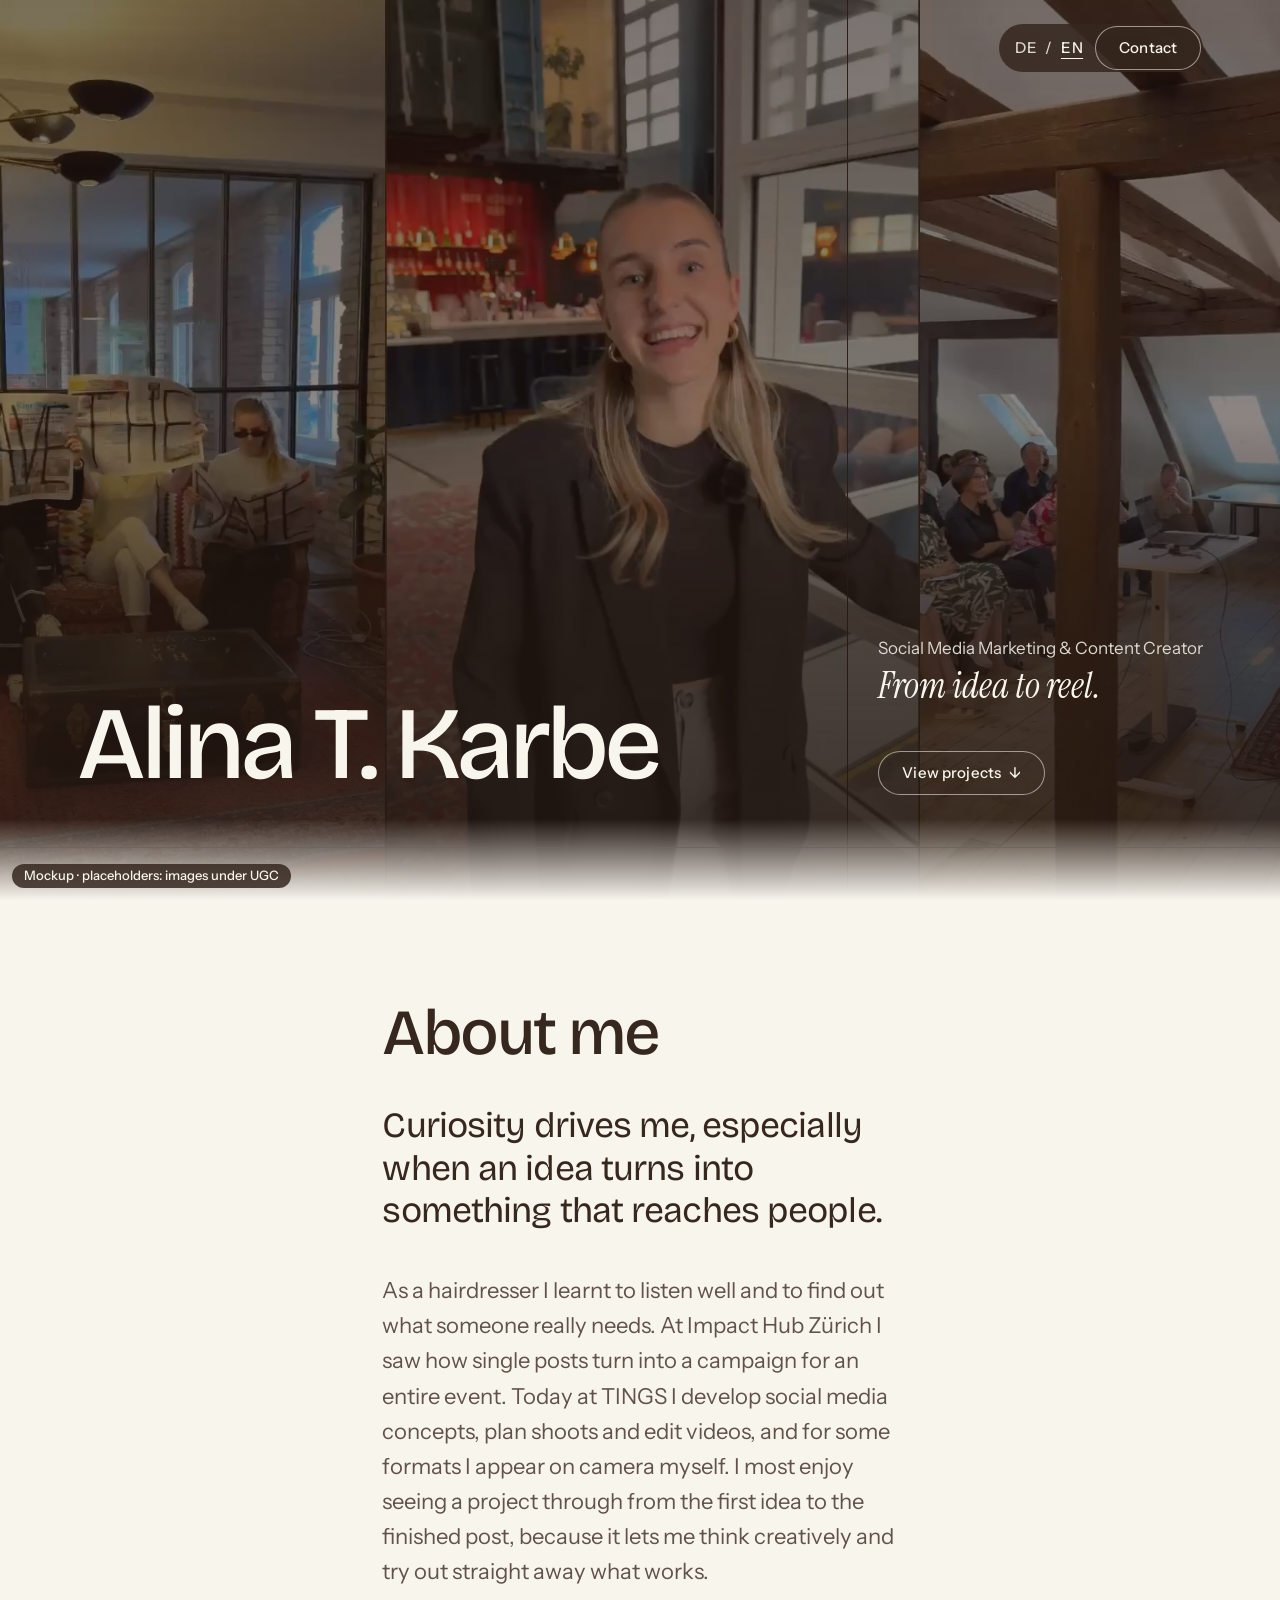
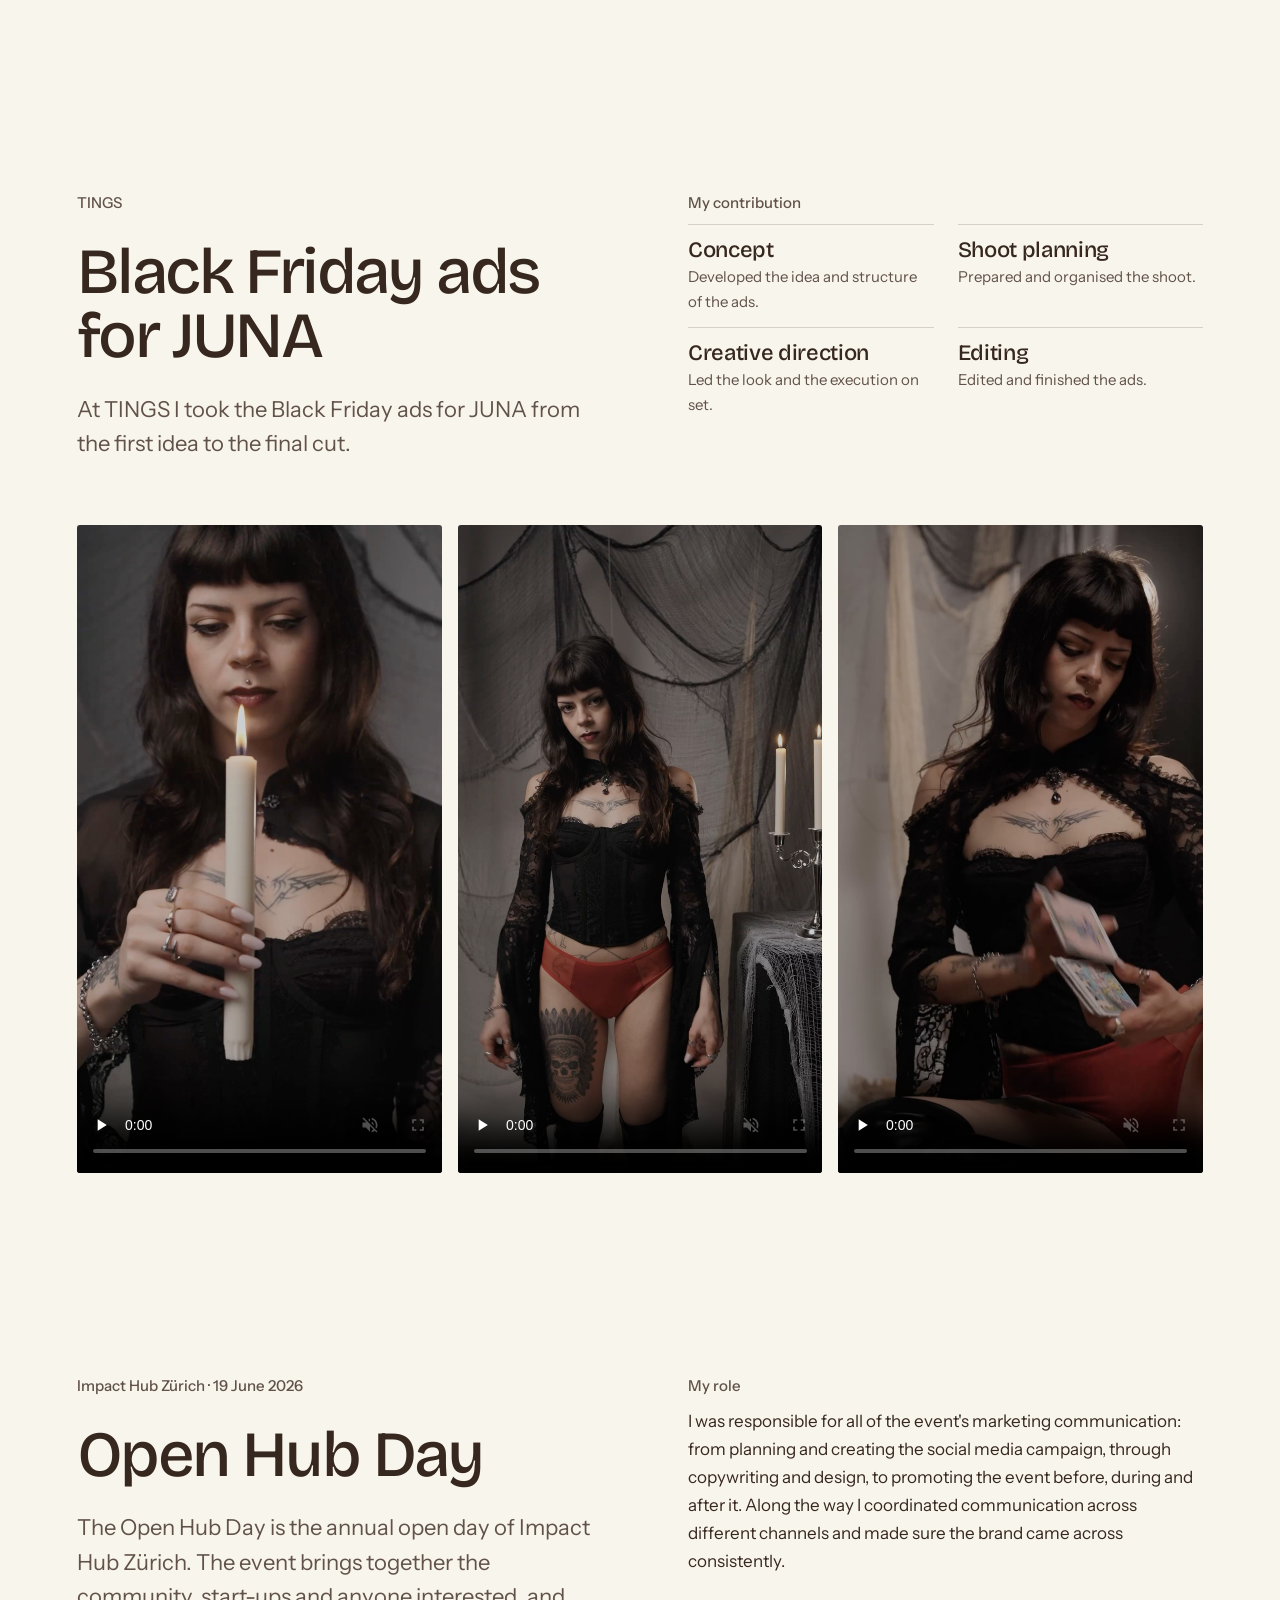
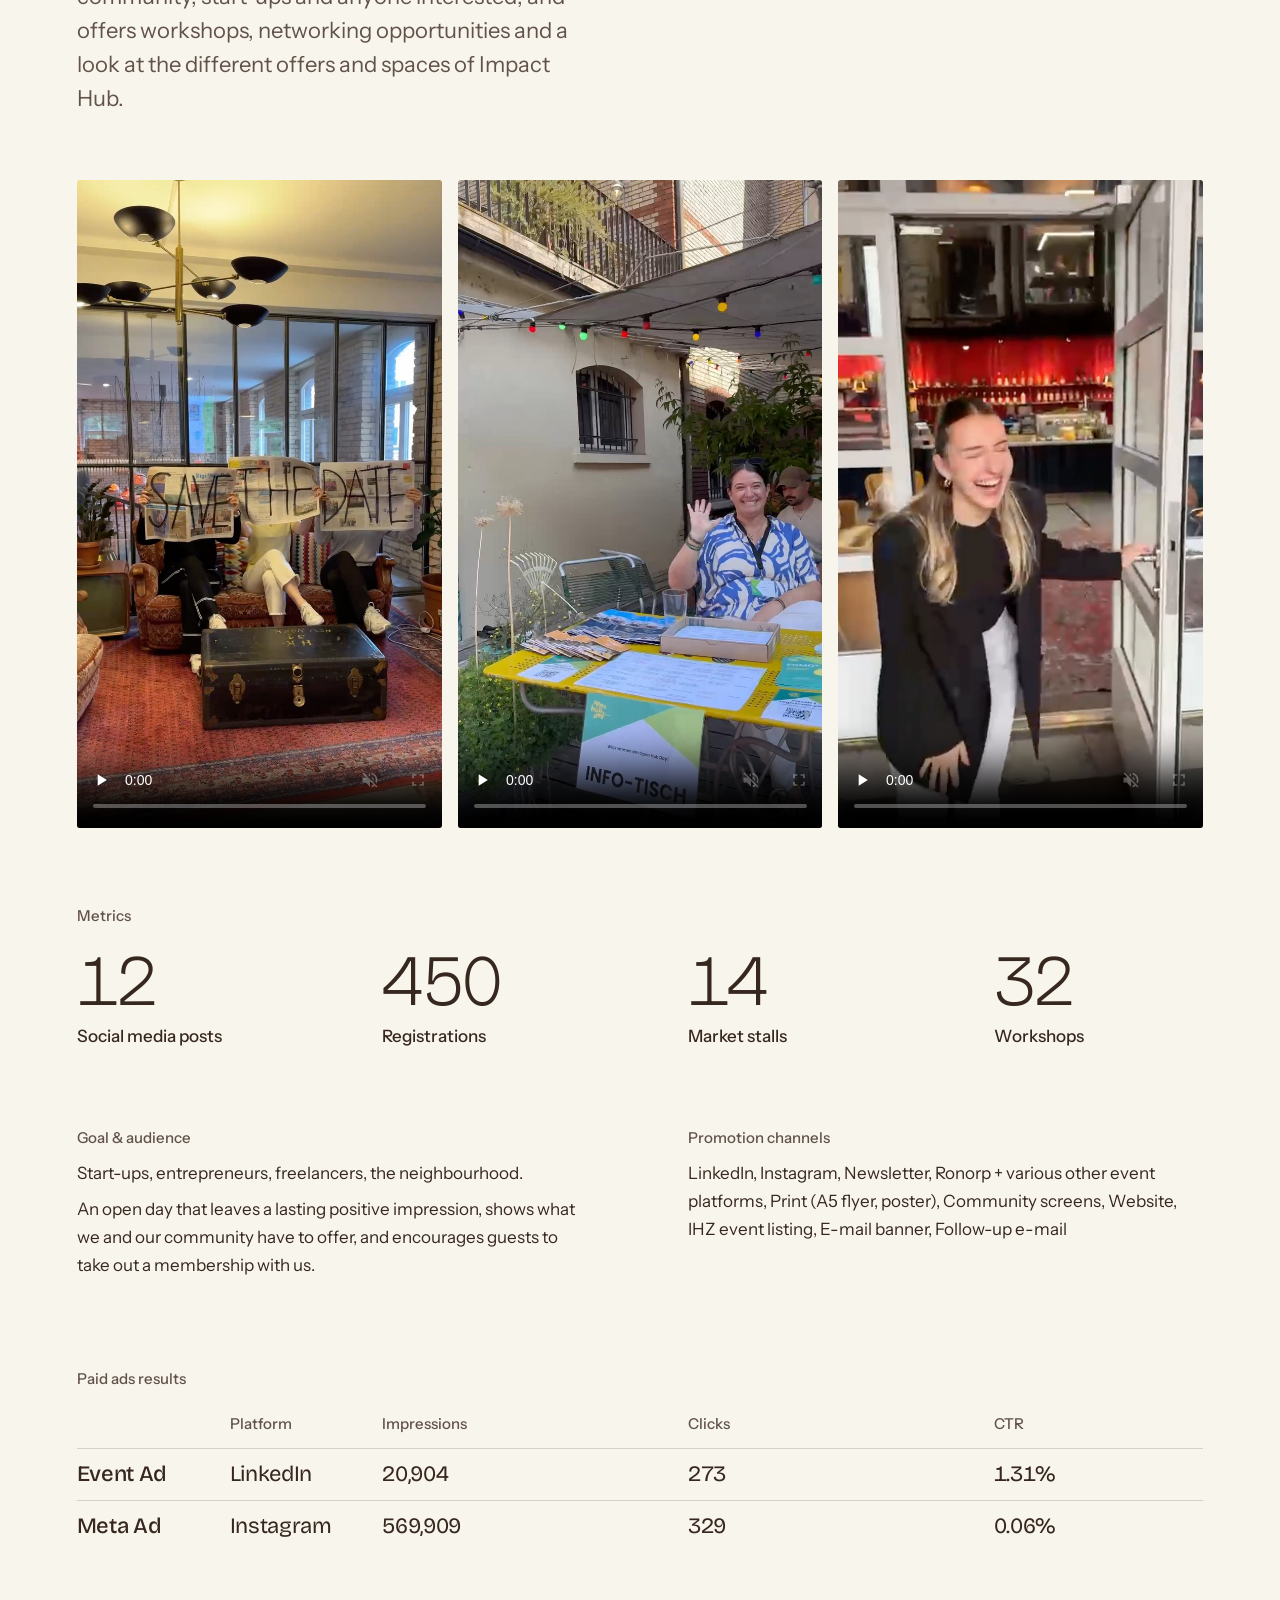
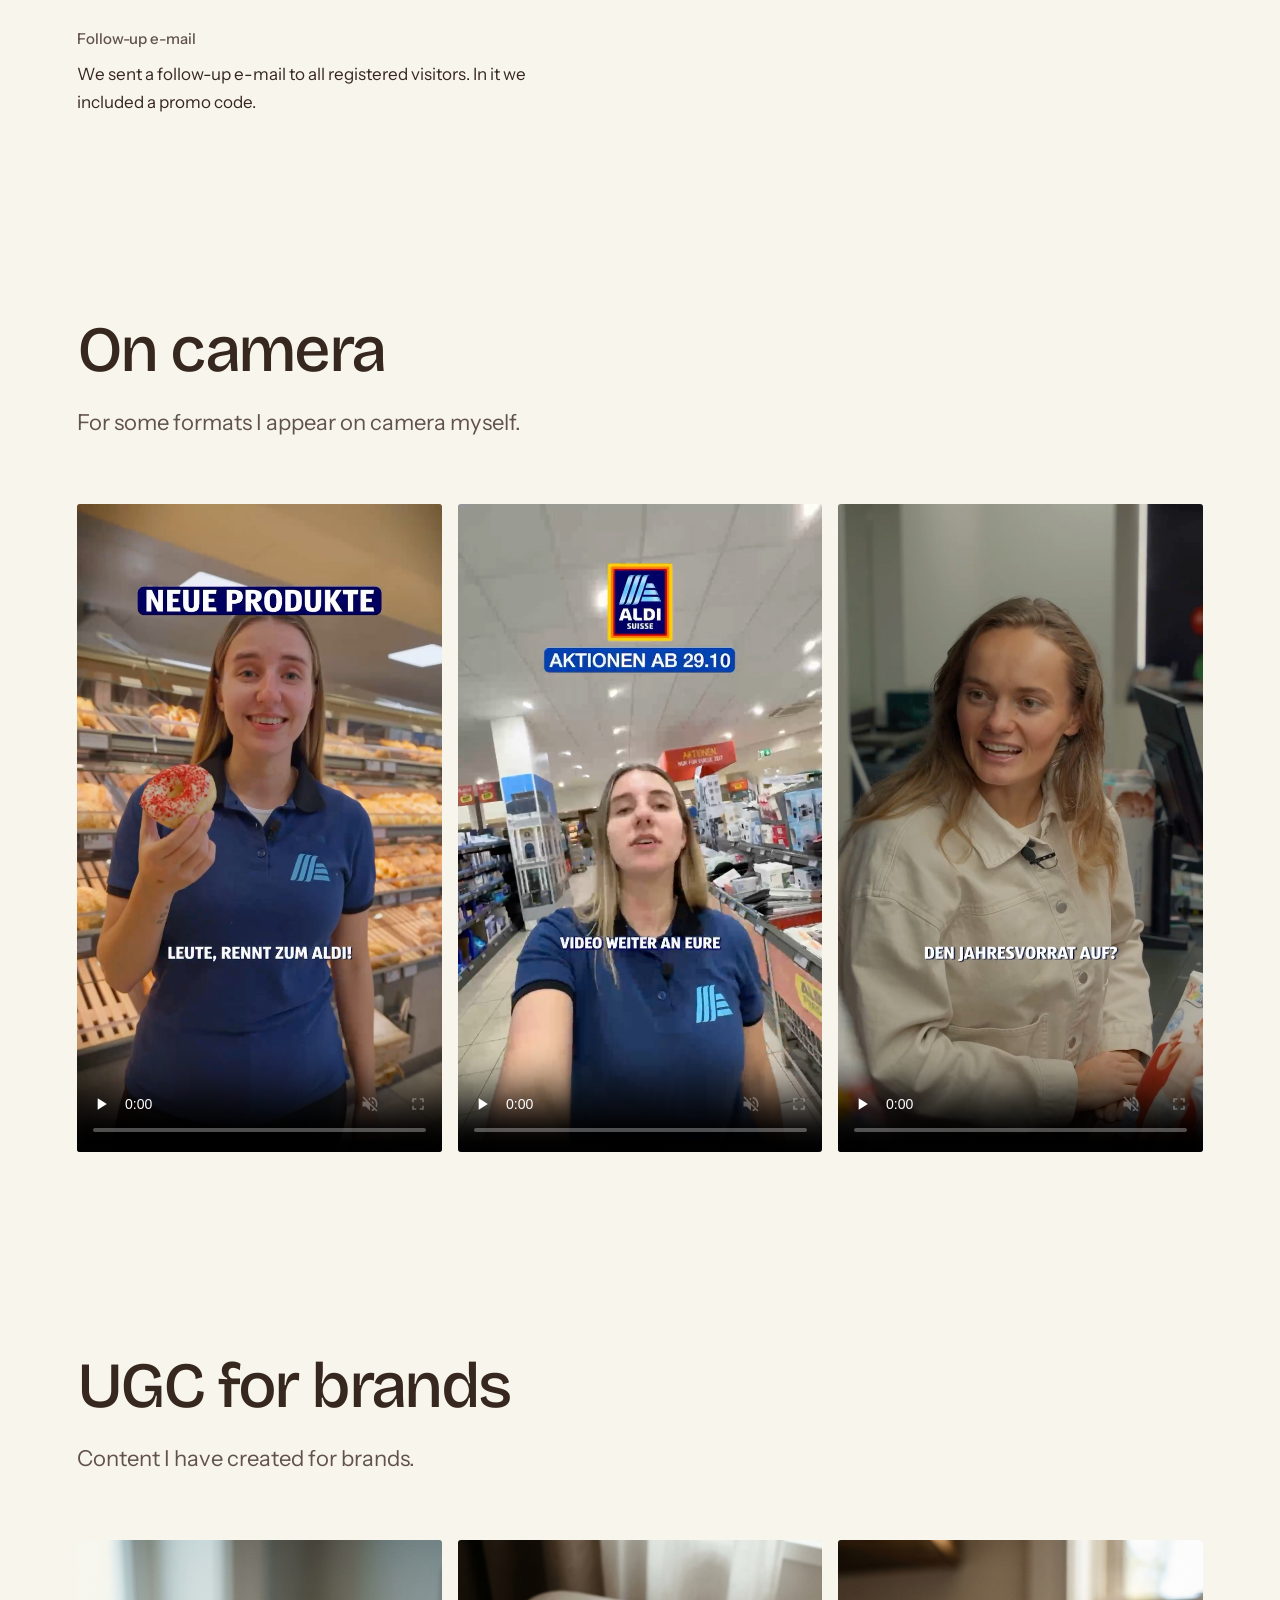
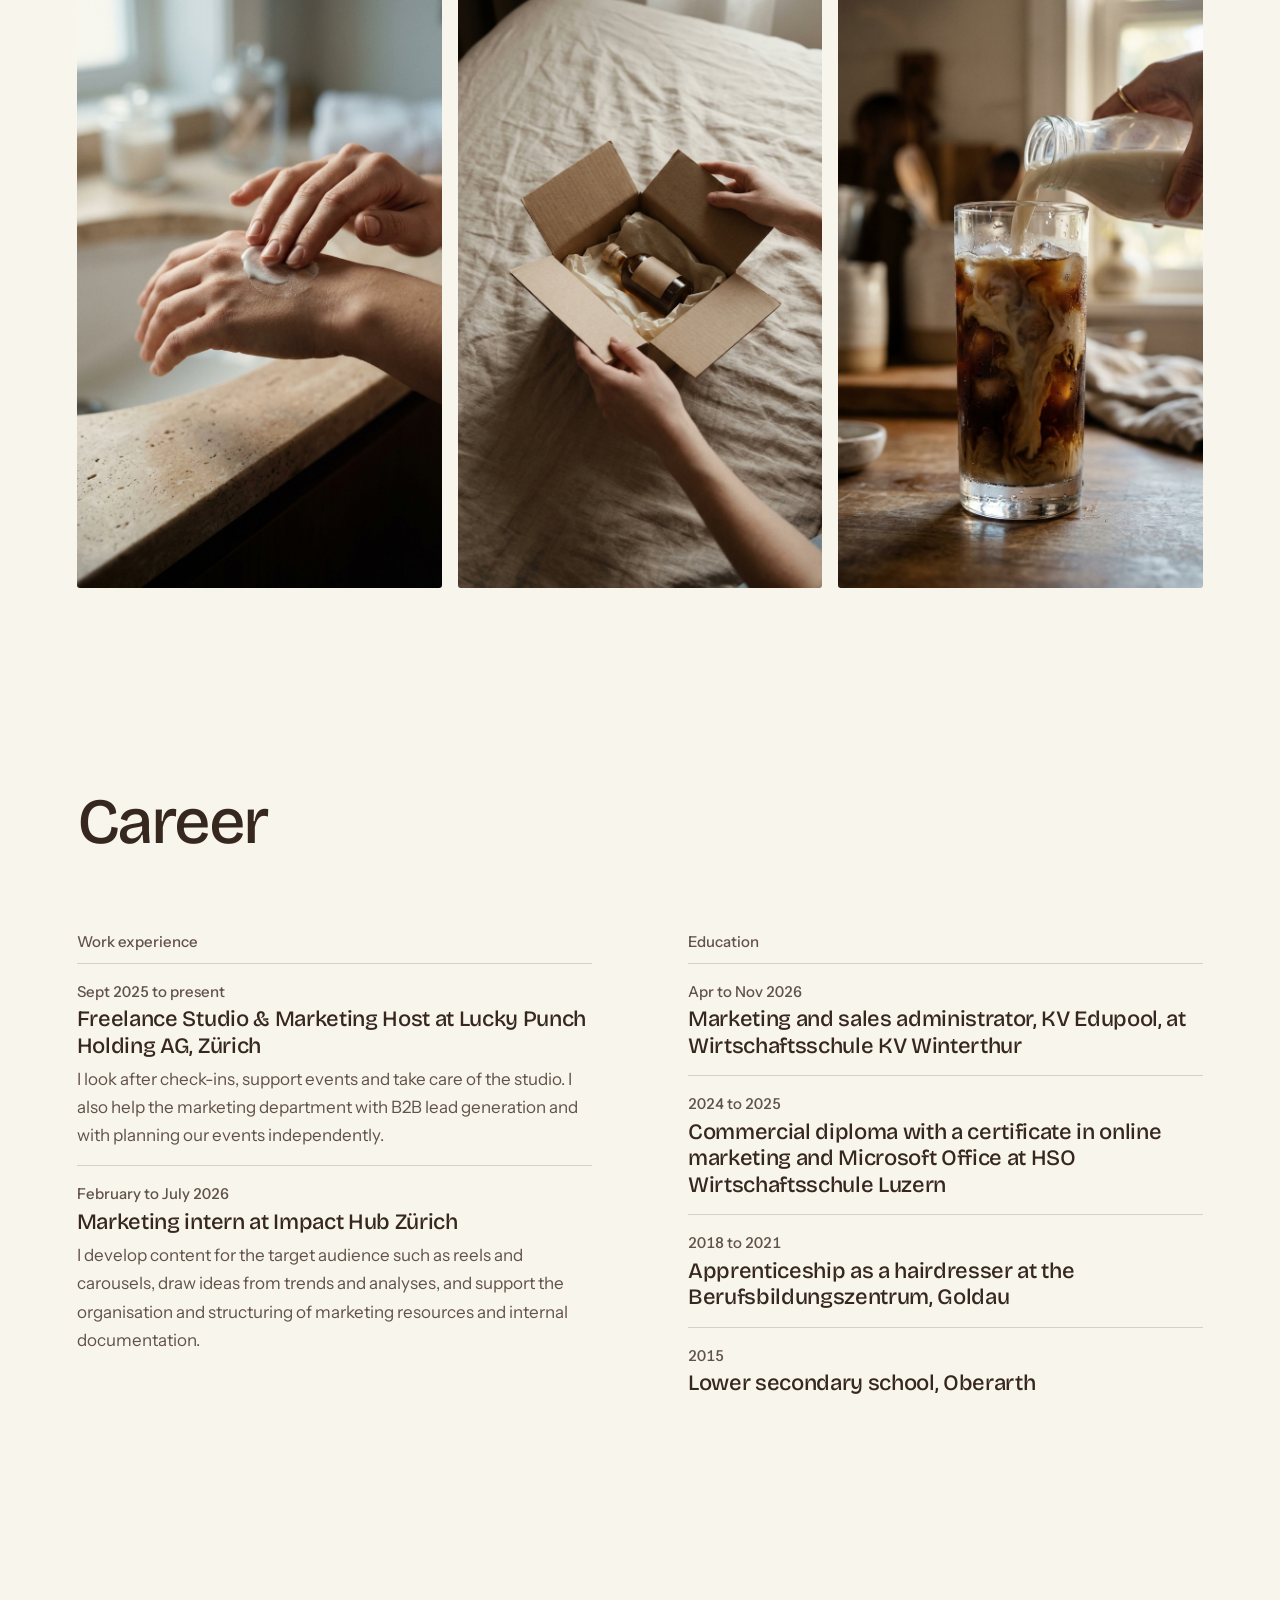
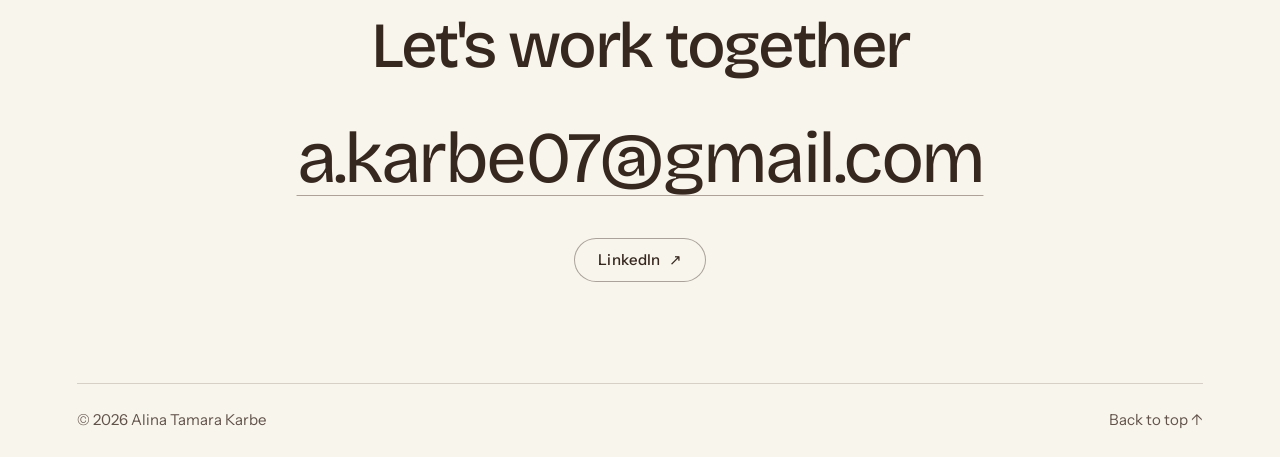
==== commit e79ad47c: "Make the rolling reel the cover, retire the hero trials One upright reel on phones, one pre-composed" ====
--- a/en/index.html
+++ b/en/index.html
@@ -12,7 +12,7 @@
   <meta property="og:url" content="https://alinacreates.online/en/">
   <meta property="og:title" content="Alina Tamara Karbe · Social Media Marketing & Content Creator">
   <meta property="og:description" content="Portfolio of Alina Tamara Karbe. Social media marketing and content creation, from idea to reel.">
-  <meta property="og:image" content="https://alinacreates.online/media/cover-wide.jpg">
+  <meta property="og:image" content="https://alinacreates.online/media/hero-reel-wide.jpg">
   <meta property="og:locale" content="en_GB">
   <meta name="twitter:card" content="summary_large_image">
   <link rel="icon" href="../favicon.svg" type="image/svg+xml">
@@ -41,10 +41,18 @@
 
     <!-- HERO -->
     <section class="cover">
-      <picture class="cover__media">
-        <source media="(min-aspect-ratio: 1/1)" srcset="../media/cover-wide.jpg">
-        <img src="../media/cover-standin.jpg" alt="" fetchpriority="high">
-      </picture>
+      <!-- The reel: one file per load, picked once by the screen's shape (three columns on landscape screens).
+           With reduced motion no source matches, so only the poster shows and no video is requested -->
+      <div class="cover__media" aria-hidden="true">
+        <picture>
+          <source media="(min-aspect-ratio: 1/1)" srcset="../media/hero-reel-wide.jpg">
+          <img src="../media/hero-reel.jpg" alt="" fetchpriority="high">
+        </picture>
+        <video autoplay muted loop playsinline disablepictureinpicture>
+          <source src="../media/hero-reel-wide.mp4" type="video/mp4" media="(prefers-reduced-motion: no-preference) and (min-aspect-ratio: 1/1)">
+          <source src="../media/hero-reel.mp4" type="video/mp4" media="(prefers-reduced-motion: no-preference)">
+        </video>
+      </div>
       <div class="cover__veil" aria-hidden="true"></div>
       <h1>Alina&nbsp;T. Karbe</h1>
       <div class="hero__meta">
@@ -251,7 +259,7 @@
     <!-- Contact -->
     <section class="sect contact" id="kontakt">
       <div class="wrap contact__inner">
-        <h2>Contact</h2>
+        <h2>Let's work together</h2>
         <a class="contact__mail" href="mailto:a.karbe07@gmail.com">a.karbe07@gmail.com</a>
         <ul class="contact__links">
           <li><a class="btn" href="https://ch.linkedin.com/in/alina-tamara-karbe" target="_blank" rel="noopener">LinkedIn <span aria-hidden="true">↗</span></a></li>
@@ -272,6 +280,6 @@
   </footer>
 
   <script src="../script.js"></script>
-  <p class="mock">Mockup · placeholders: tall cover, images under UGC</p>
+  <p class="mock">Mockup · placeholders: images under UGC</p>
 </body>
 </html>
--- a/tokens.css
+++ b/tokens.css
@@ -22,6 +22,7 @@
 
   /* The cover's own roles, on the veil */
   --color-veil-deep:   oklch(22% 0.022 49 / 0.9);
+  --color-veil-text:   oklch(22% 0.022 49 / 0.78);   /* the least it is under the cover's text: paper on pure white behind it stays above 7:1 */
   --color-veil-mid:    oklch(22% 0.022 49 / 0.5);
   --color-veil-top:    oklch(22% 0.022 49 / 0.6);
   --color-muted-veil:  oklch(88% 0.012 80);
--- a/styles.css
+++ b/styles.css
@@ -398,9 +398,17 @@
   background: var(--color-ink);
 }
 .cover__media, .cover__veil { position: absolute; inset: 0; }
-.cover__media img { width: 100%; height: 100%; object-fit: cover; object-position: 50% 60%; }
+/* The poster under the reel, framed the same, so the first frame lands on it */
+.cover__media img, .cover__media video { position: absolute; inset: 0; width: 100%; height: 100%; object-fit: cover; }
+/* The veil is darkest in a band as tall as the text (seam, name, lines, button), so the name stays above 7:1 on any
+ * frame of the reel; above the band it opens up over a fixed height. Phones stack the text, so their band is taller */
 .cover__veil {
-  background: linear-gradient(to top, var(--color-veil-deep) 0%, var(--color-veil-mid) 55%, var(--color-veil-top) 100%);
+  --veil-band: calc(var(--seam) + 20rem);
+  background: linear-gradient(to top, var(--color-veil-deep) 0, var(--color-veil-text) var(--veil-band),
+    var(--color-veil-mid) calc(var(--veil-band) + 12rem), var(--color-veil-top) 100%);
+}
+@media (min-width: 60rem) {
+  .cover__veil { --veil-band: calc(var(--seam) + 13rem); }
 }
 .cover h1, .cover .hero__meta { position: relative; }
 .cover .hero__meta { margin-top: var(--space-xl); }
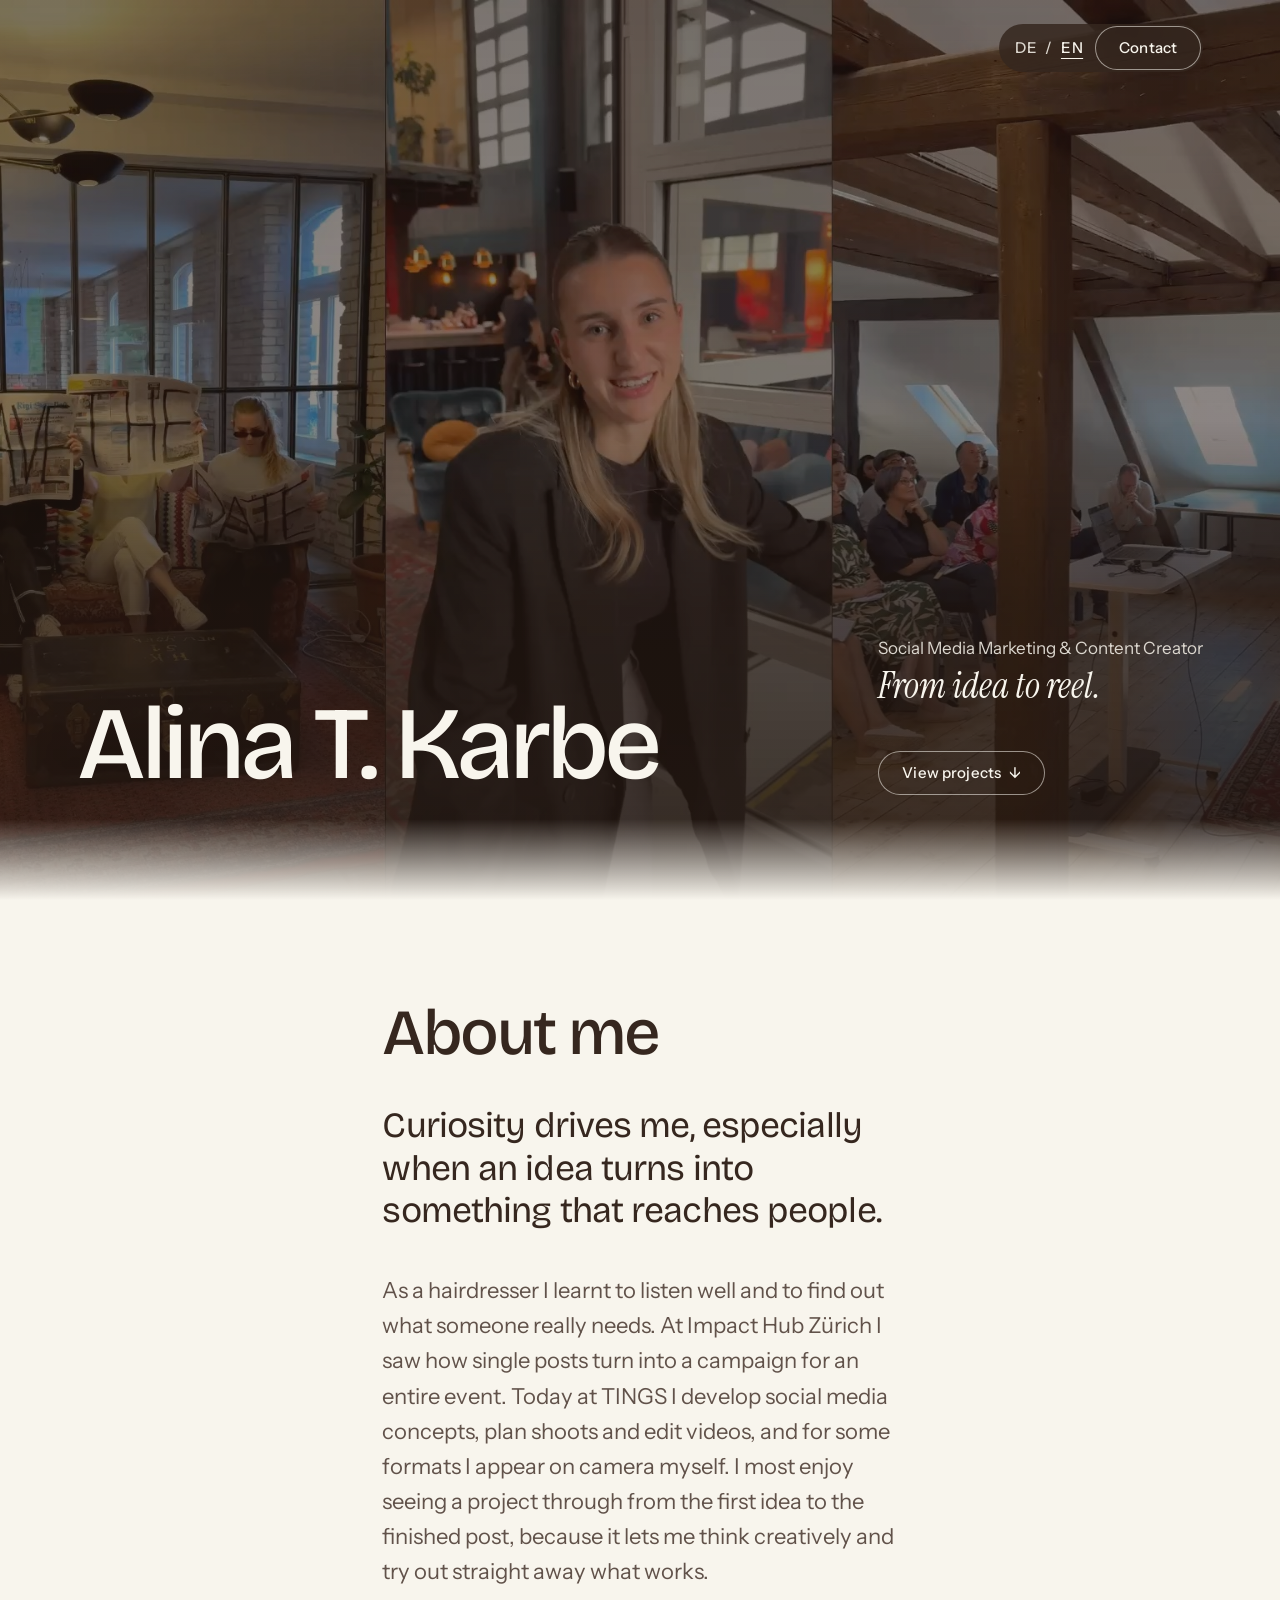
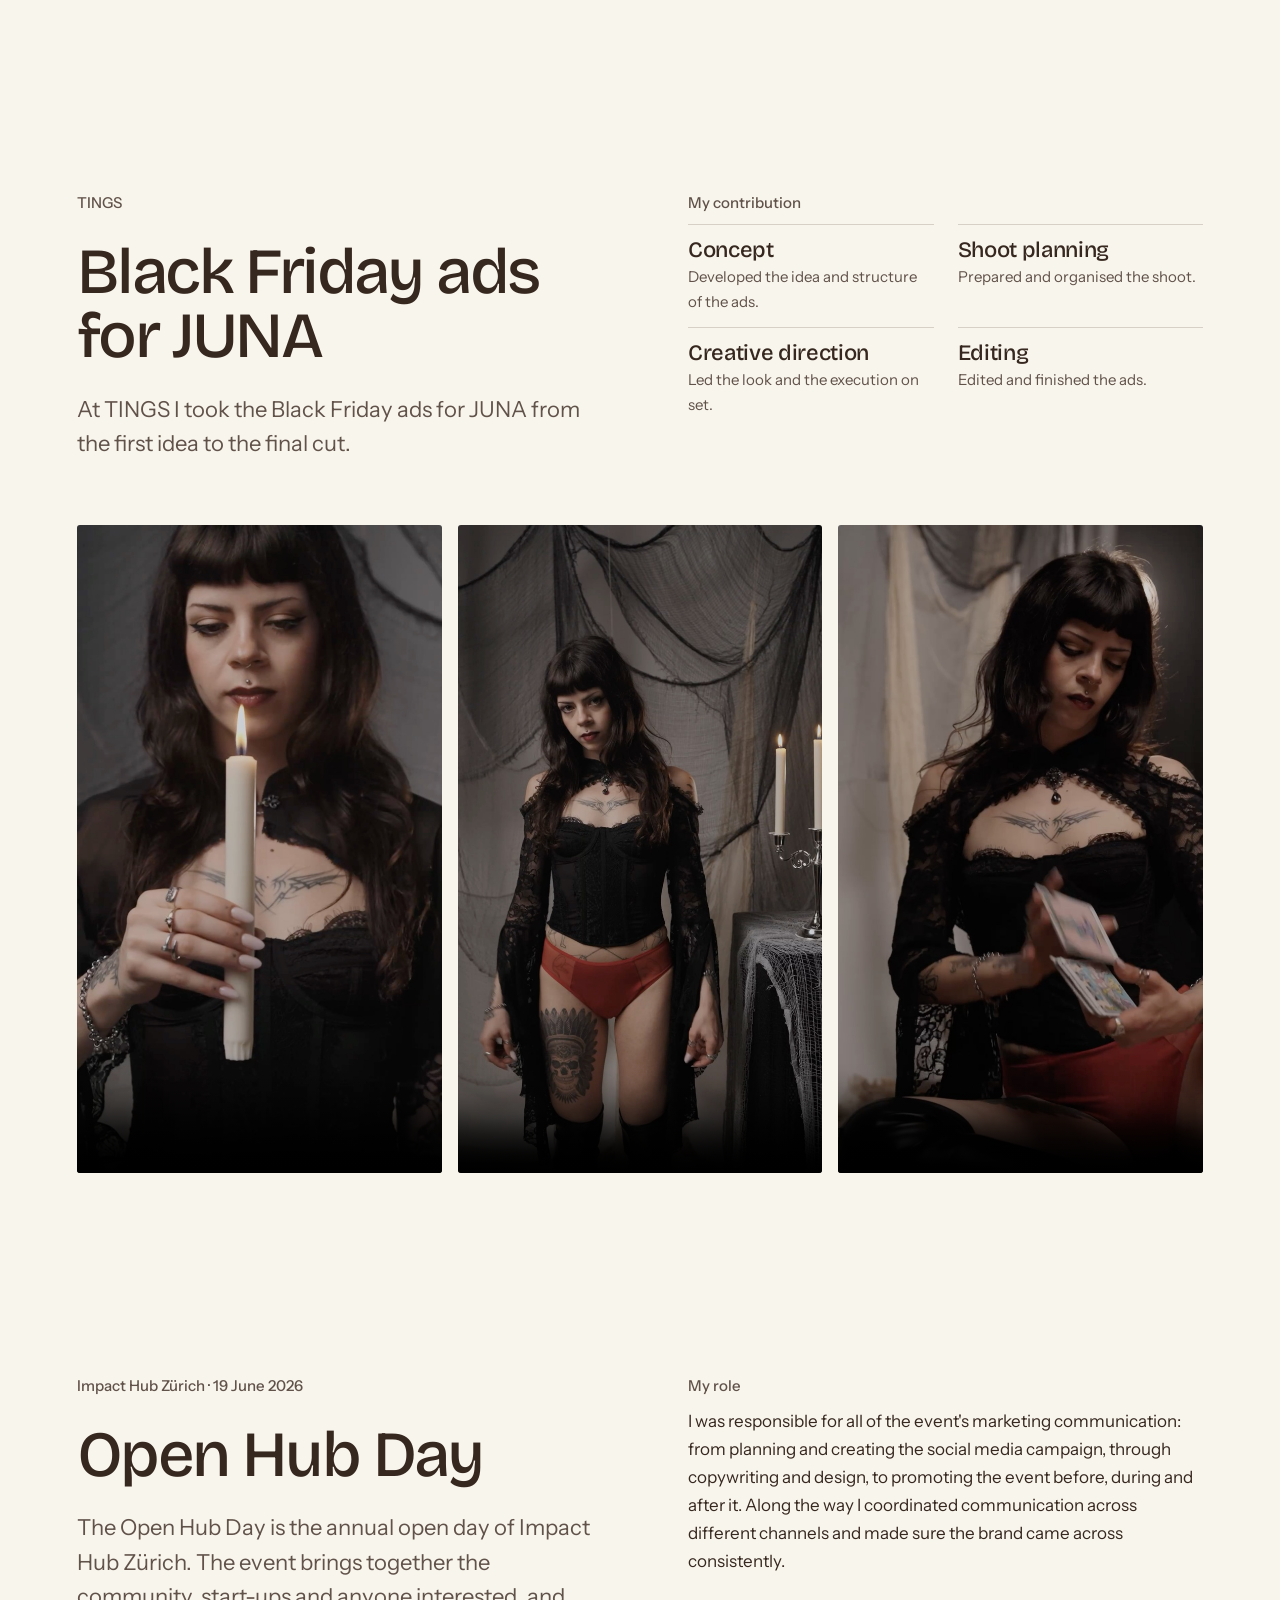
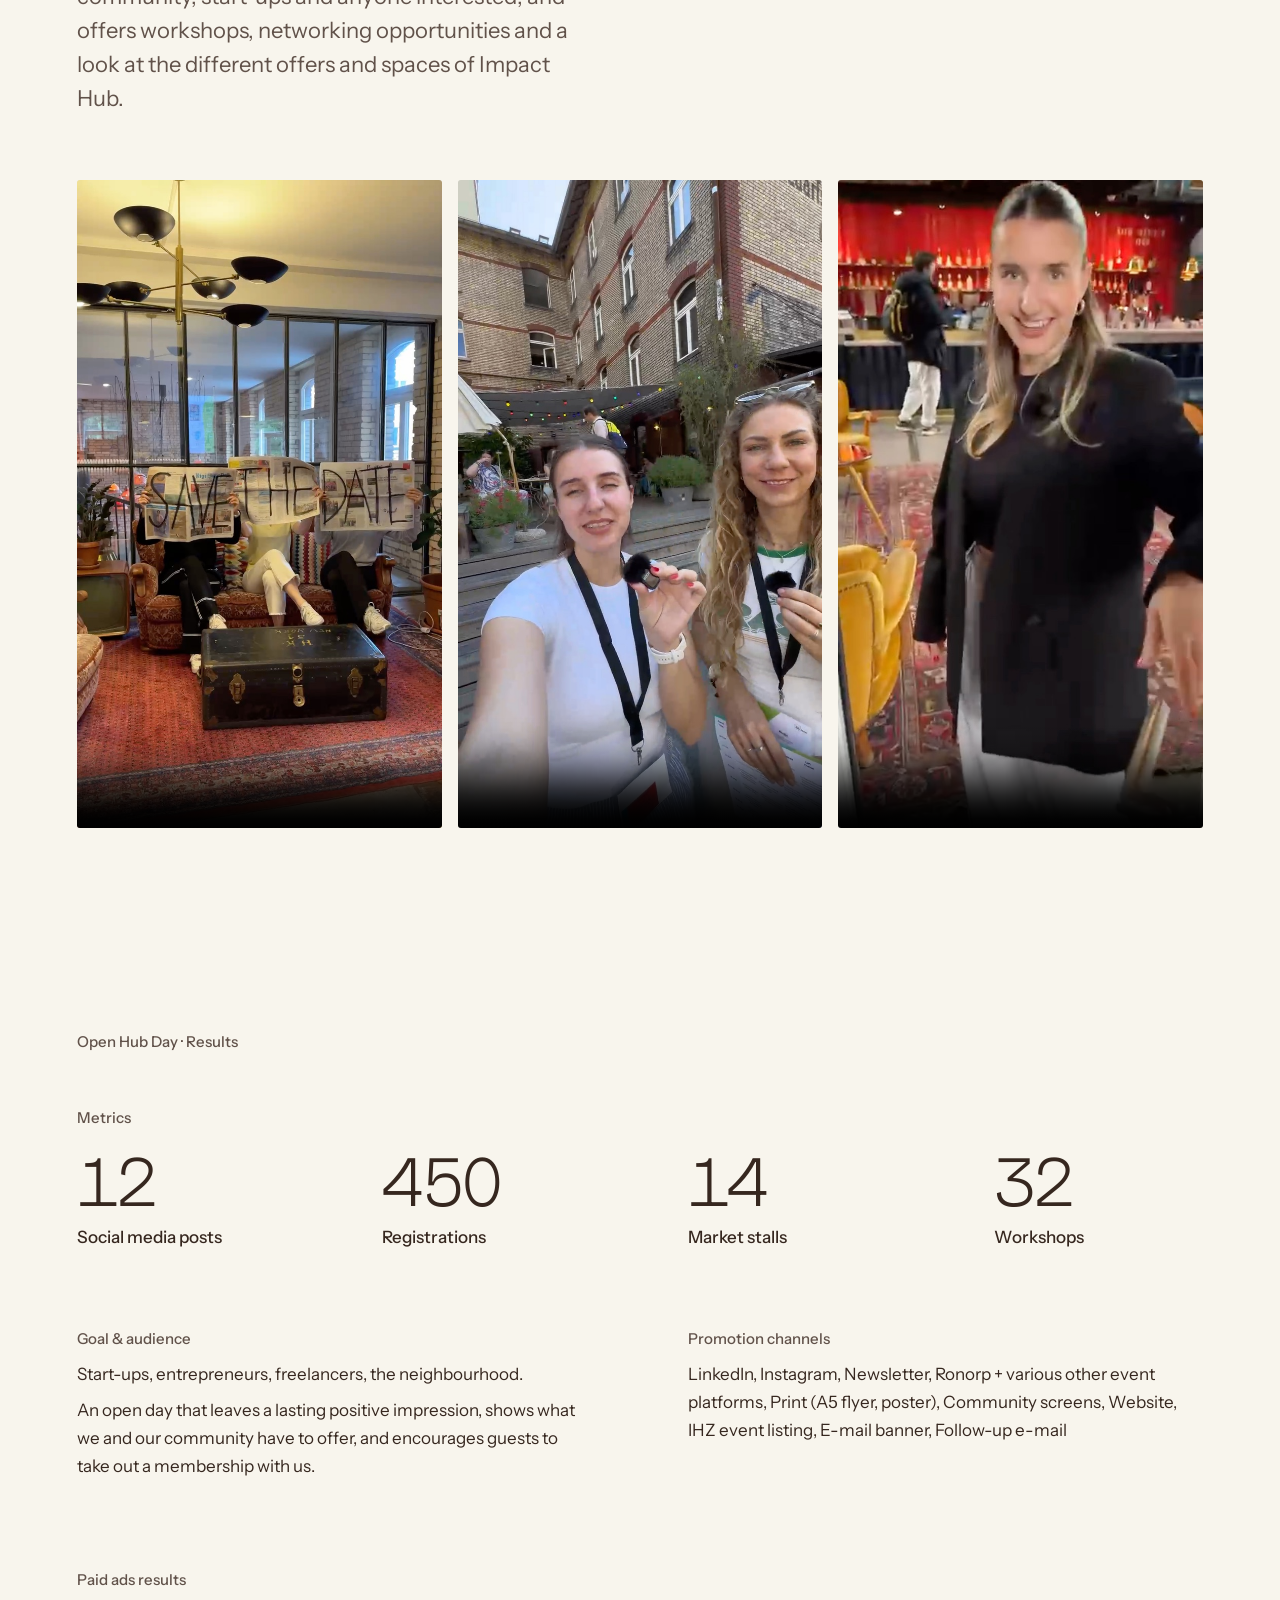
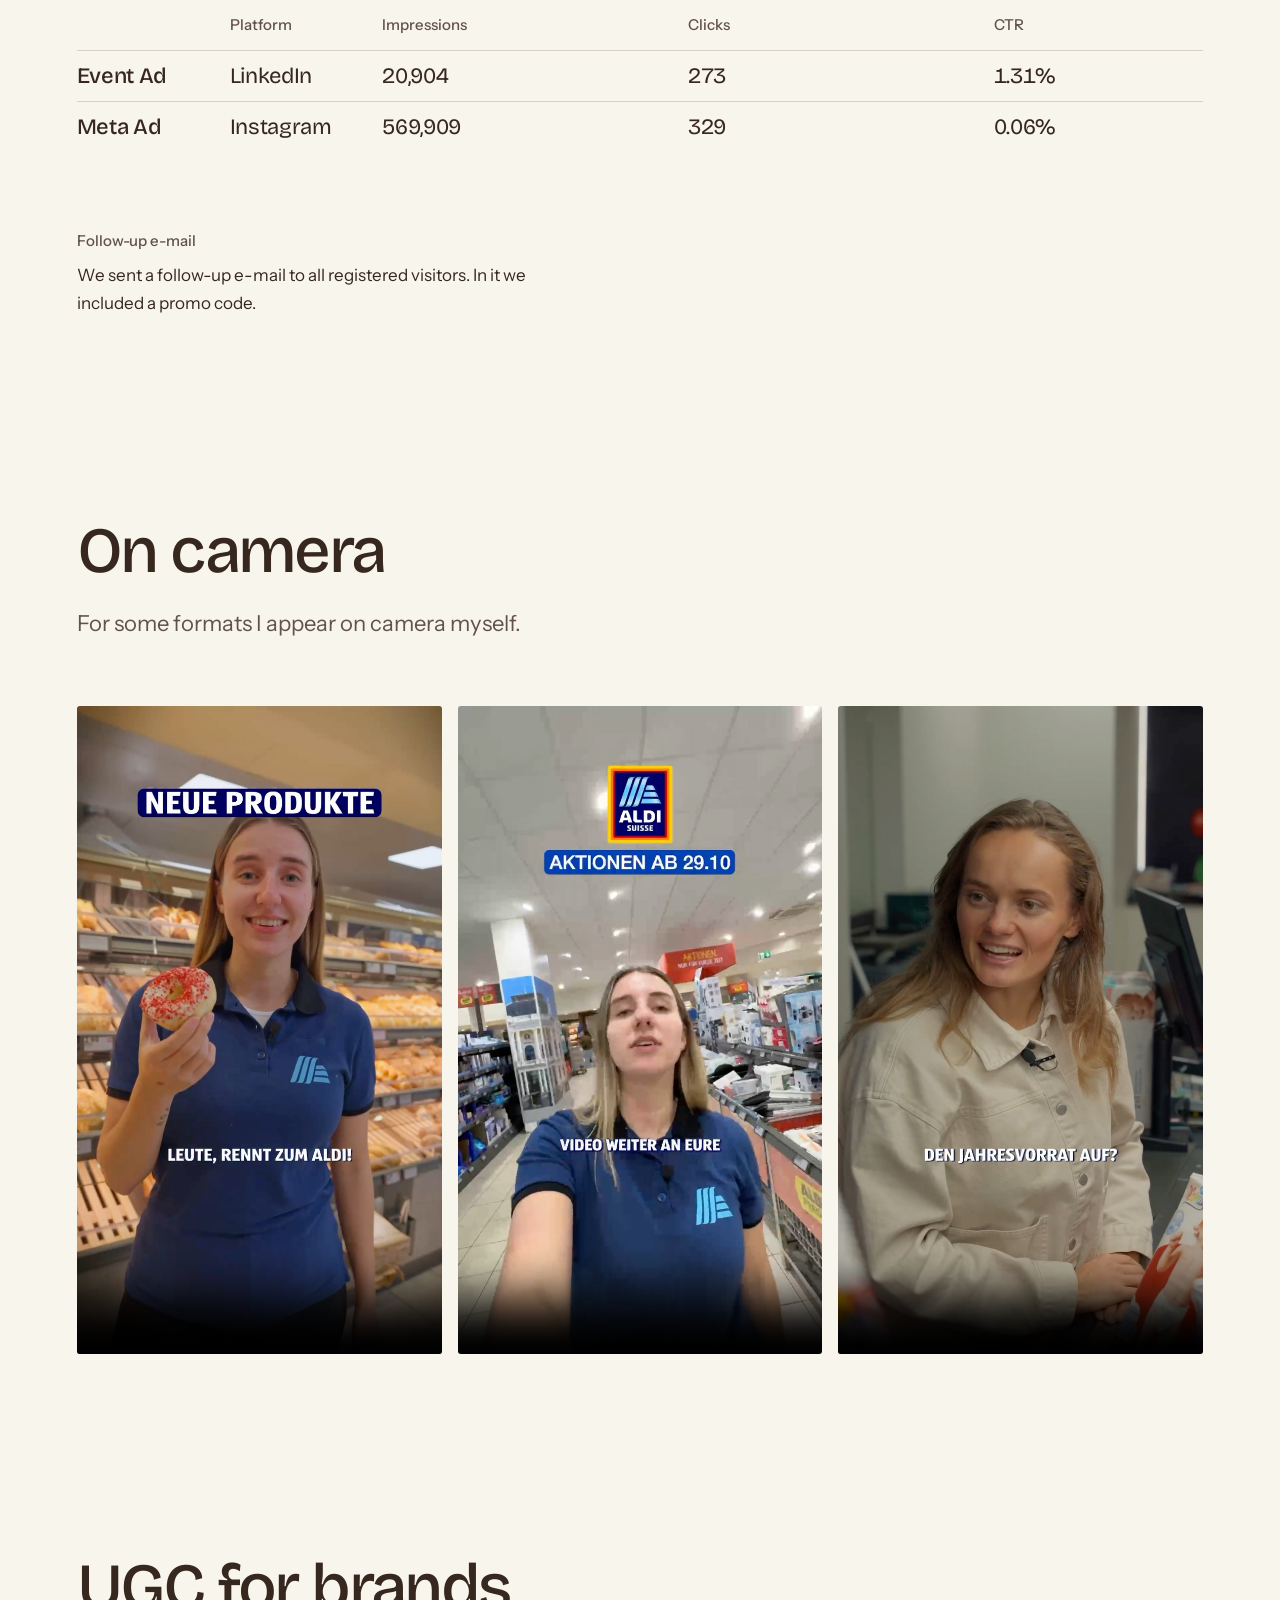
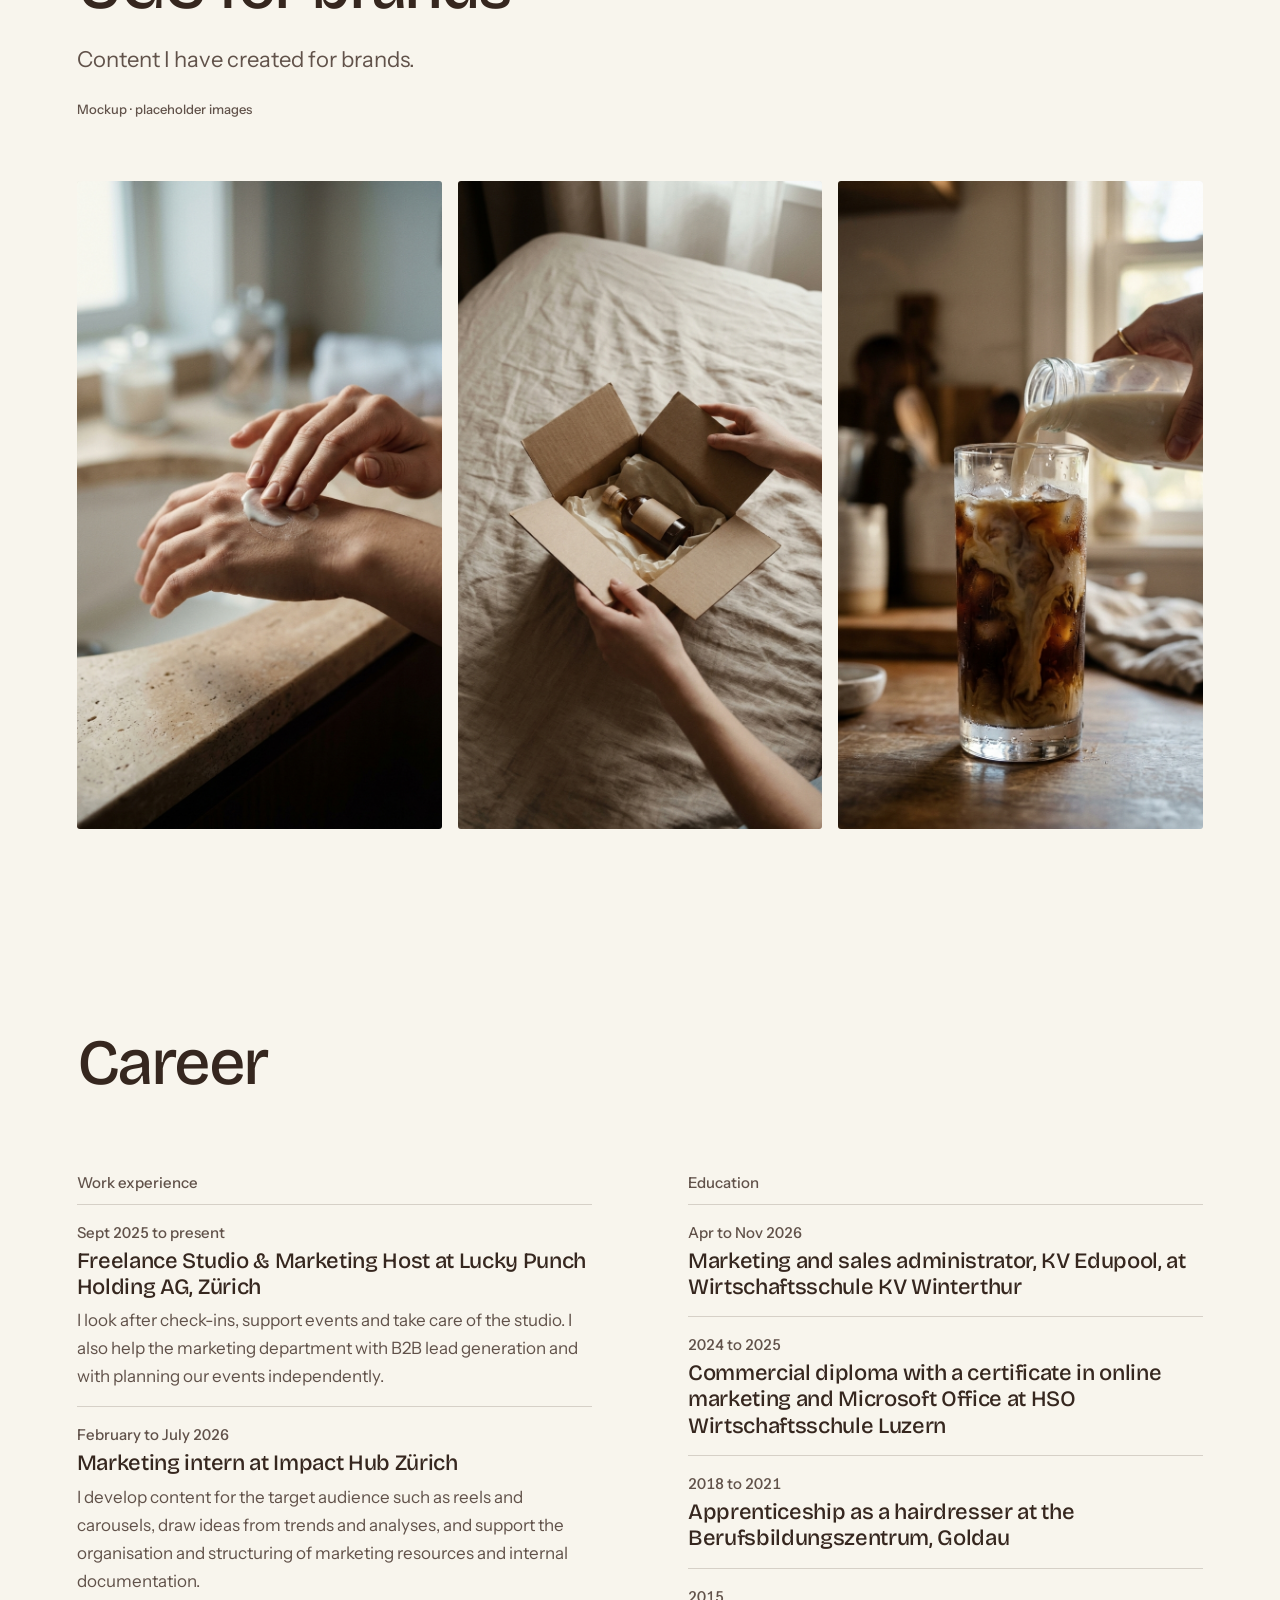
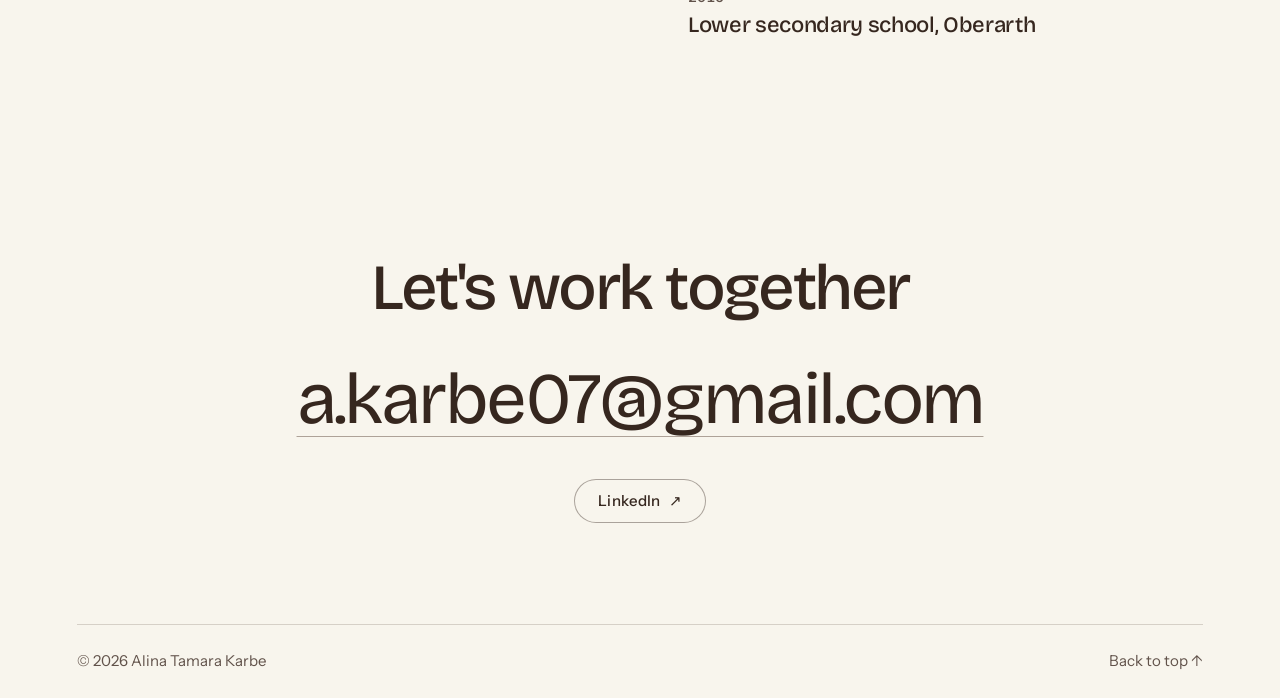
==== commit d5f348a7: "Split Open Hub Day in two screens, keep the capsule off headings on phones The Mockup note moves int" ====
--- a/en/index.html
+++ b/en/index.html
@@ -135,6 +135,7 @@
       </div>
       <!-- TODO Alina: the flyers and the campaign visuals of her deck, as original files (see docs/copy.md) -->
       <div class="wrap facts">
+        <p class="case__tab facts__tab">Open Hub Day · Results</p>
         <div class="block facts__wide">
           <h3>Metrics</h3>
           <div class="stats">
@@ -201,6 +202,7 @@
         <div class="split__text">
           <h2>UGC for brands</h2>
           <p class="lede">Content I have created for brands.</p>
+          <p class="mock">Mockup · placeholder images</p>
         </div>
         <!-- TODO Alina: her videos (media/ugc-1.mp4 …), then brand, format and contribution per video (see docs/copy.md) -->
         <div class="media-row" role="group" aria-label="UGC videos">
@@ -280,6 +282,5 @@
   </footer>
 
   <script src="../script.js"></script>
-  <p class="mock">Mockup · placeholders: images under UGC</p>
 </body>
 </html>
--- a/tokens.css
+++ b/tokens.css
@@ -28,7 +28,6 @@
   --color-muted-veil:  oklch(88% 0.012 80);
   --color-line-veil:   oklch(97% 0.011 90 / 0.55);
   --color-paper-clear: oklch(97% 0.011 90 / 0);           /* the paper at zero, for the seam */
-  --color-badge:       oklch(28.8% 0.027 49 / 0.85);        /* the Mockup badge, while stand-in media remain */
   --color-bar:         oklch(28.8% 0.027 49 / 0.85);        /* the fixed capsule: DE / EN and Kontakt */
 
   --space-section: clamp(4rem, 1.5rem + 6vw, 7.5rem);
--- a/styles.css
+++ b/styles.css
@@ -158,6 +158,13 @@
 /* A case's facts under its text and media; wide blocks take both columns */
 .facts { margin-top: var(--space-2xl); }
 .facts__wide { grid-column: 1 / -1; }
+/* From 80rem Open Hub Day is two screens: the results start one of their own, as far below the media
+ * as one section is from the next, under a tab that names the case again. Below 80rem one flow, no tab */
+.facts__tab { display: none; }
+@media (min-width: 80rem) {
+  .facts { margin-top: calc(2 * var(--space-section)); }
+  .facts__tab { display: block; grid-column: 1 / -1; margin-bottom: calc(var(--space-lg) - var(--space-2xl)); }
+}
 
 .case__tab {
   font-size: var(--text-sm);
@@ -444,6 +451,14 @@
 @media (min-width: 60rem) {
   .bar { top: var(--space-lg); right: var(--page-edge); }
 }
+/* Below 60rem the capsule steps up out of view while a heading passes under it (script.js), so it never
+ * sits on one; keyboard focus keeps it in place. Reduced motion: it goes and comes back without sliding */
+@media (max-width: 59.99rem) {
+  .bar.is-aside:not(:focus-within) { transform: translateY(calc(-100% - var(--space-sm))); visibility: hidden; }
+}
+@media (prefers-reduced-motion: no-preference) {
+  .bar { transition: transform var(--dur-short) var(--ease), visibility var(--dur-short); }
+}
 
 /* Skip link · hidden until the keyboard reaches it, then a capsule at the top left */
 .skip { position: fixed; top: var(--space-sm); left: var(--page-gutter); z-index: 3; background: var(--color-bar); }
@@ -526,18 +541,8 @@
   .btn:active { transform: none; }
 }
 
-/* Mockup badge · stays while stand-in media remain */
-.mock {
-  position: fixed;
-  left: var(--space-sm);
-  bottom: var(--space-sm);
-  z-index: 99;
-  padding: var(--space-2xs) var(--space-sm);
-  border-radius: var(--radius-pill);
-  background: var(--color-badge);
-  color: var(--color-paper);
-  font: 500 var(--text-xs) / 1.2 var(--font-body);
-}
+/* Mockup line · above the stand-in images at UGC, in the flow, while they remain */
+.mock { font: 500 var(--text-xs) / 1.2 var(--font-body); color: var(--color-label); }
 
 /* ---- Phones · one rhythm, a step tighter: --space-md inside a block, --space-lg between blocks,
  * --space-section (--space-xl here) around each section. Laptop spacing is untouched ---- */
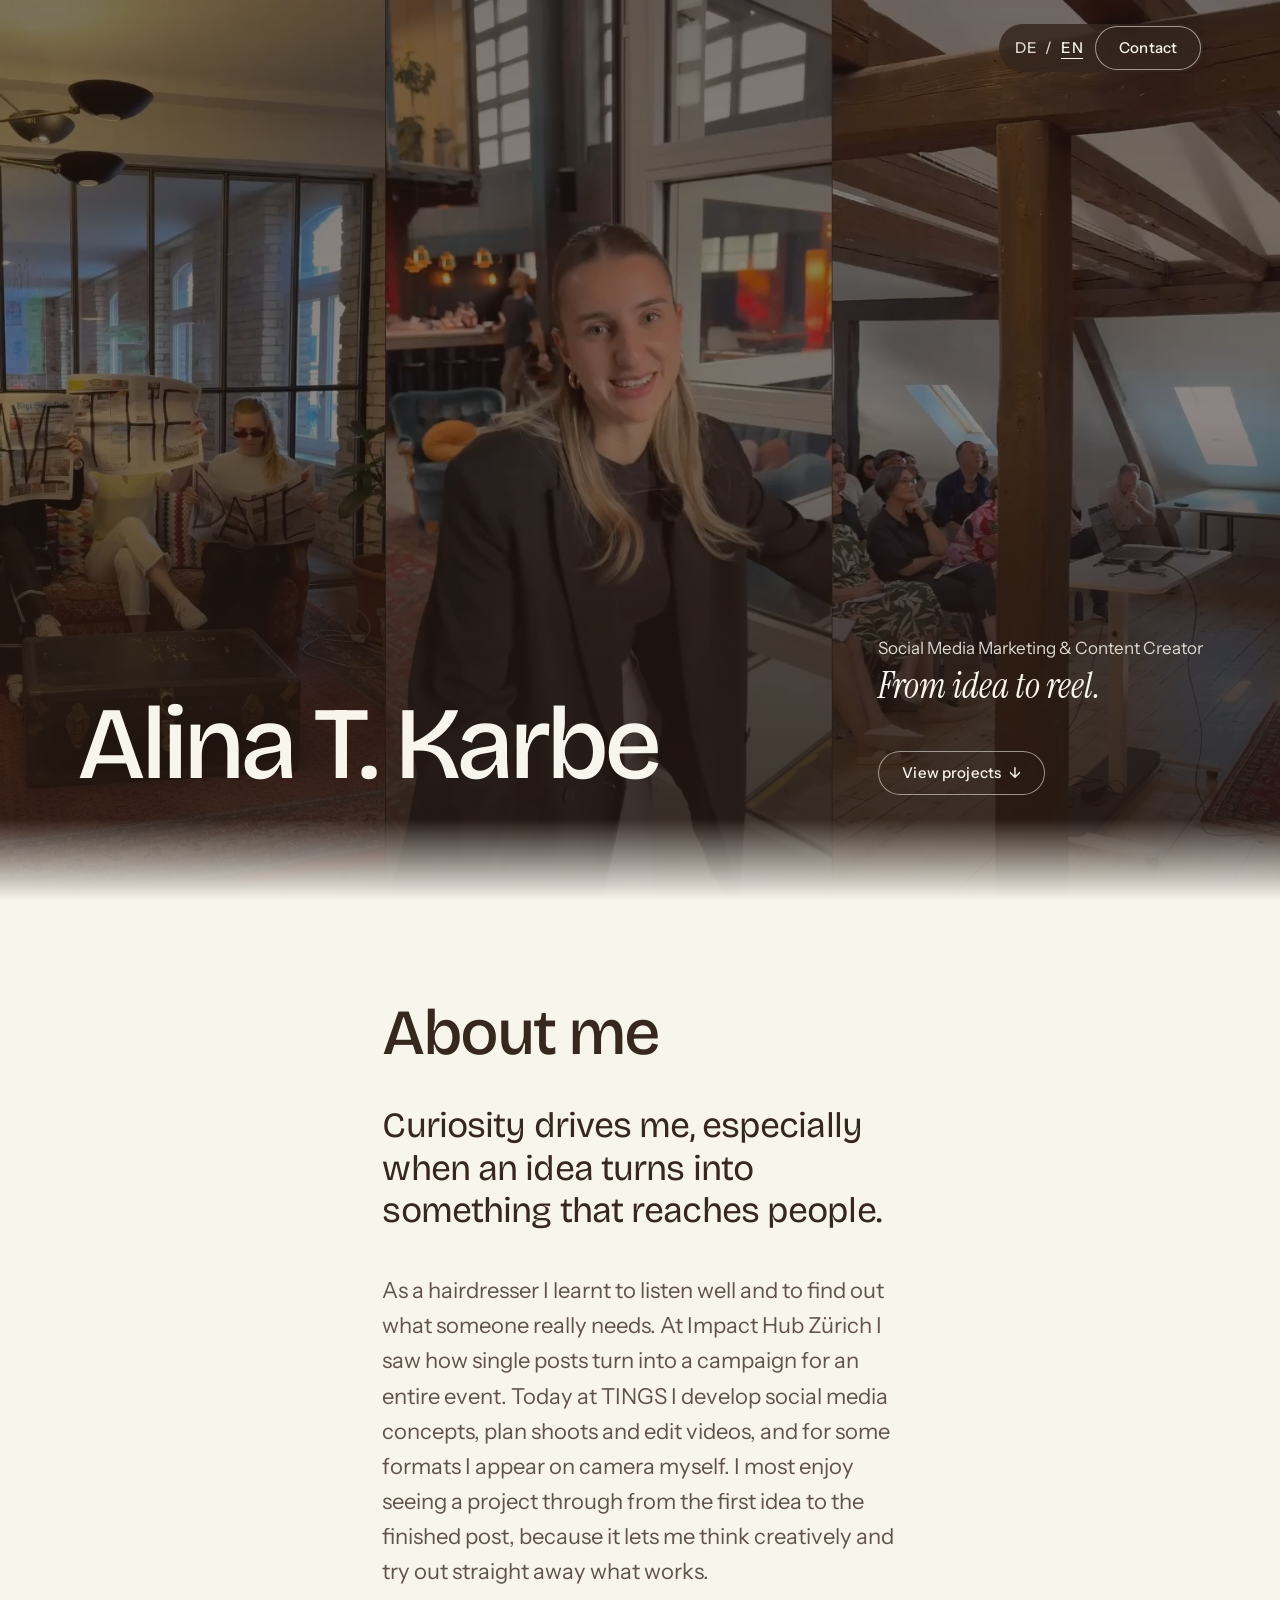
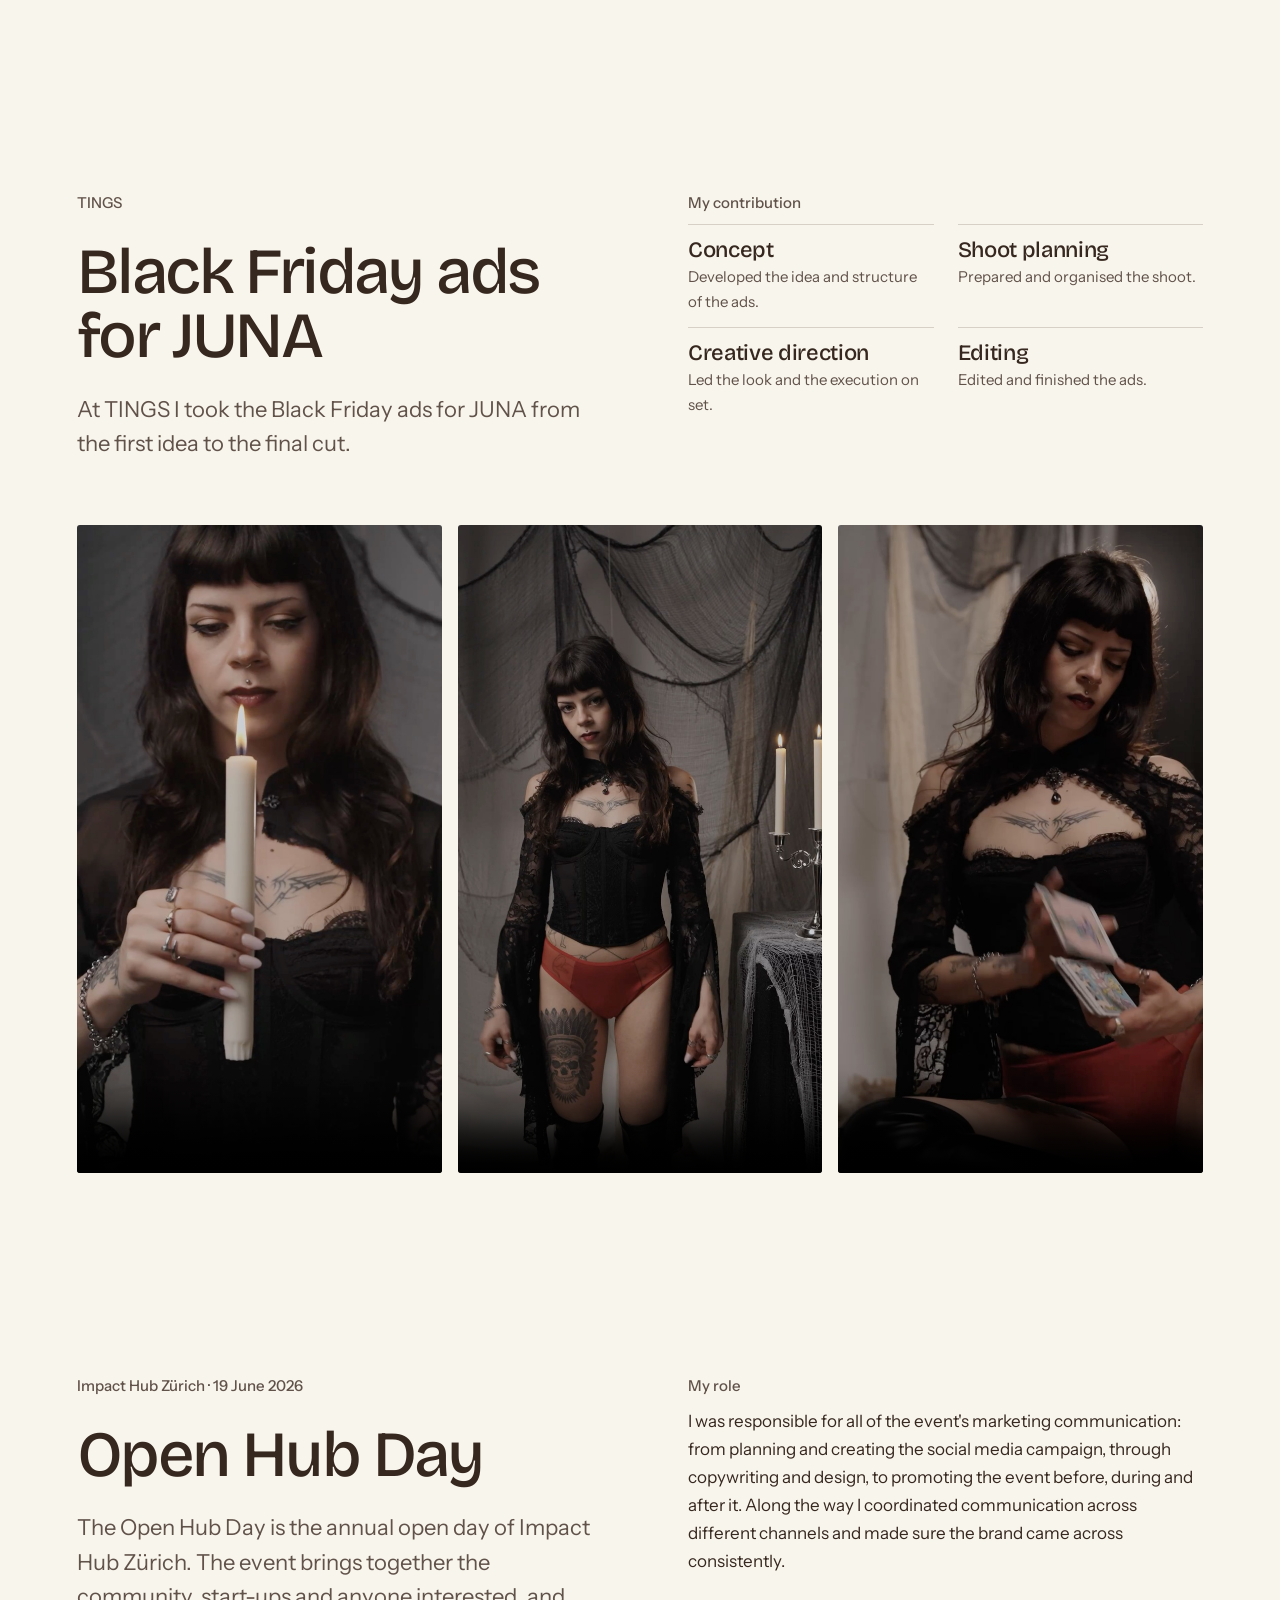
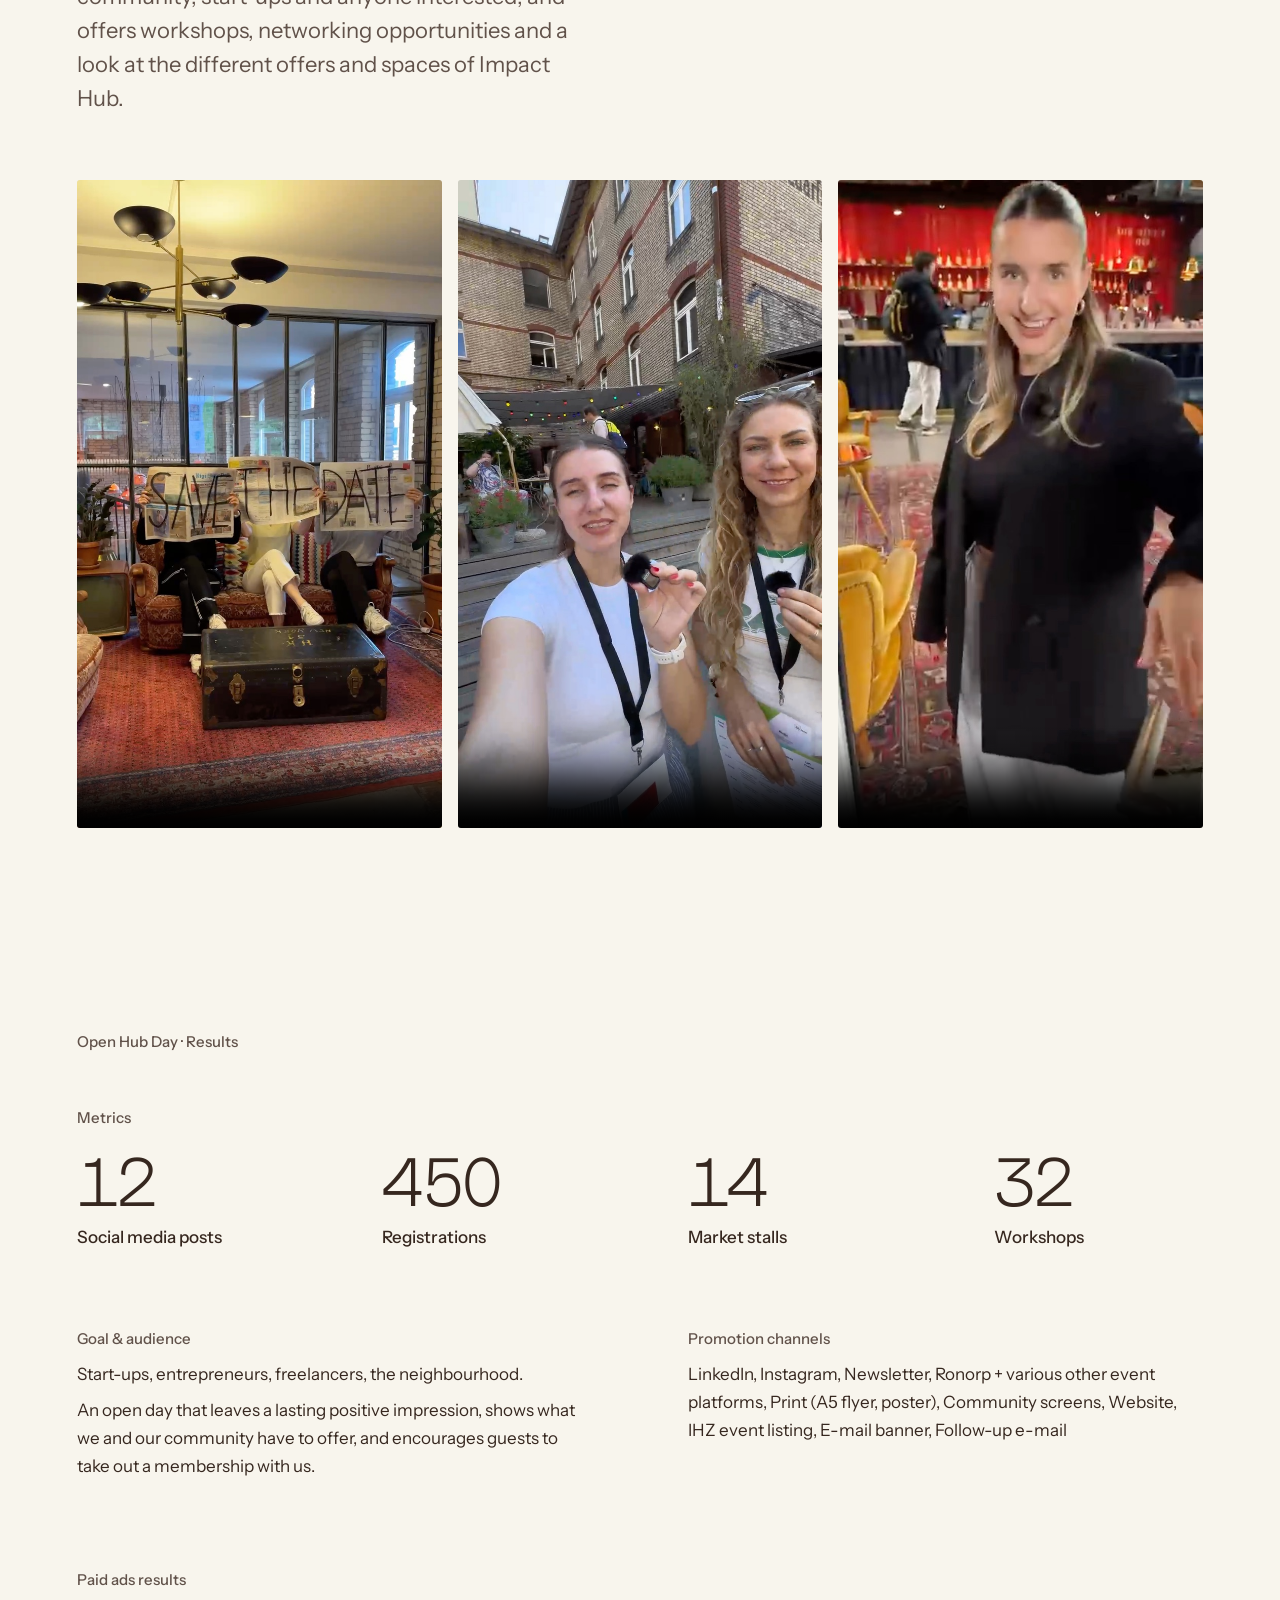
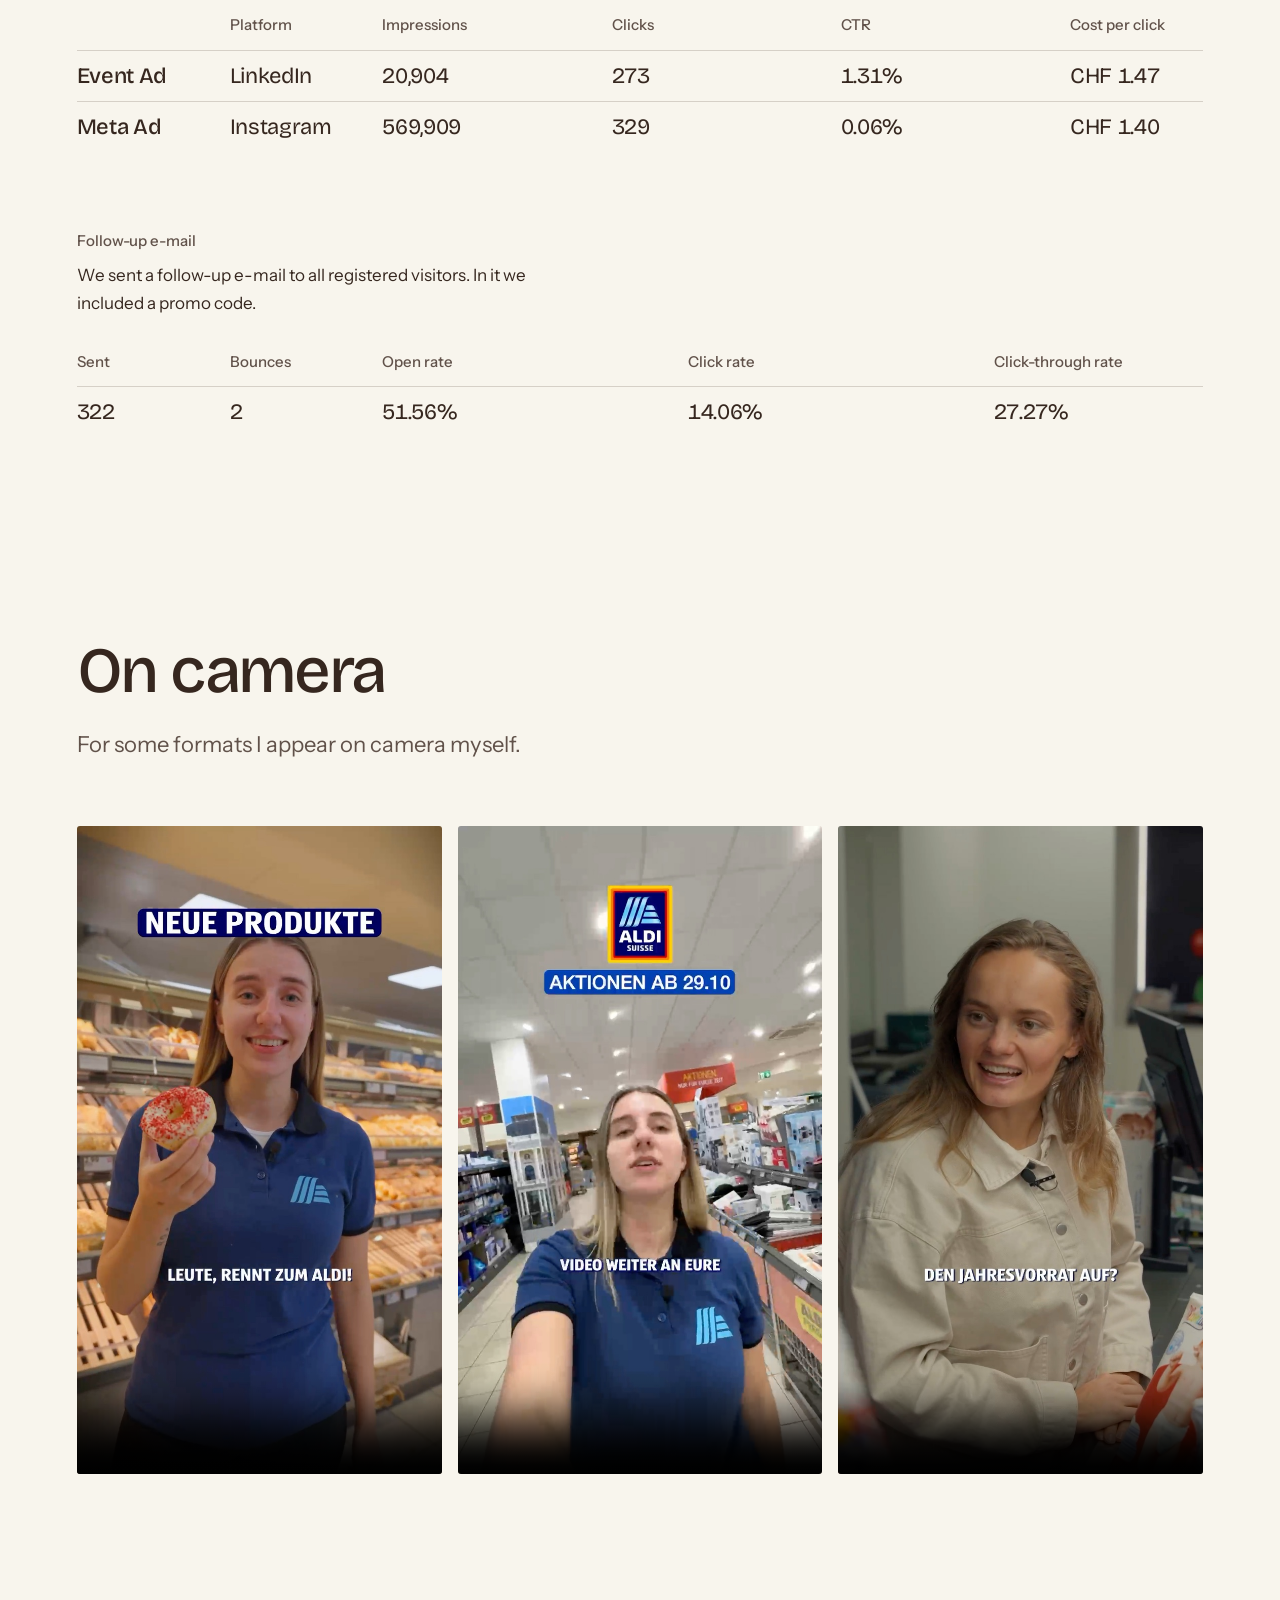
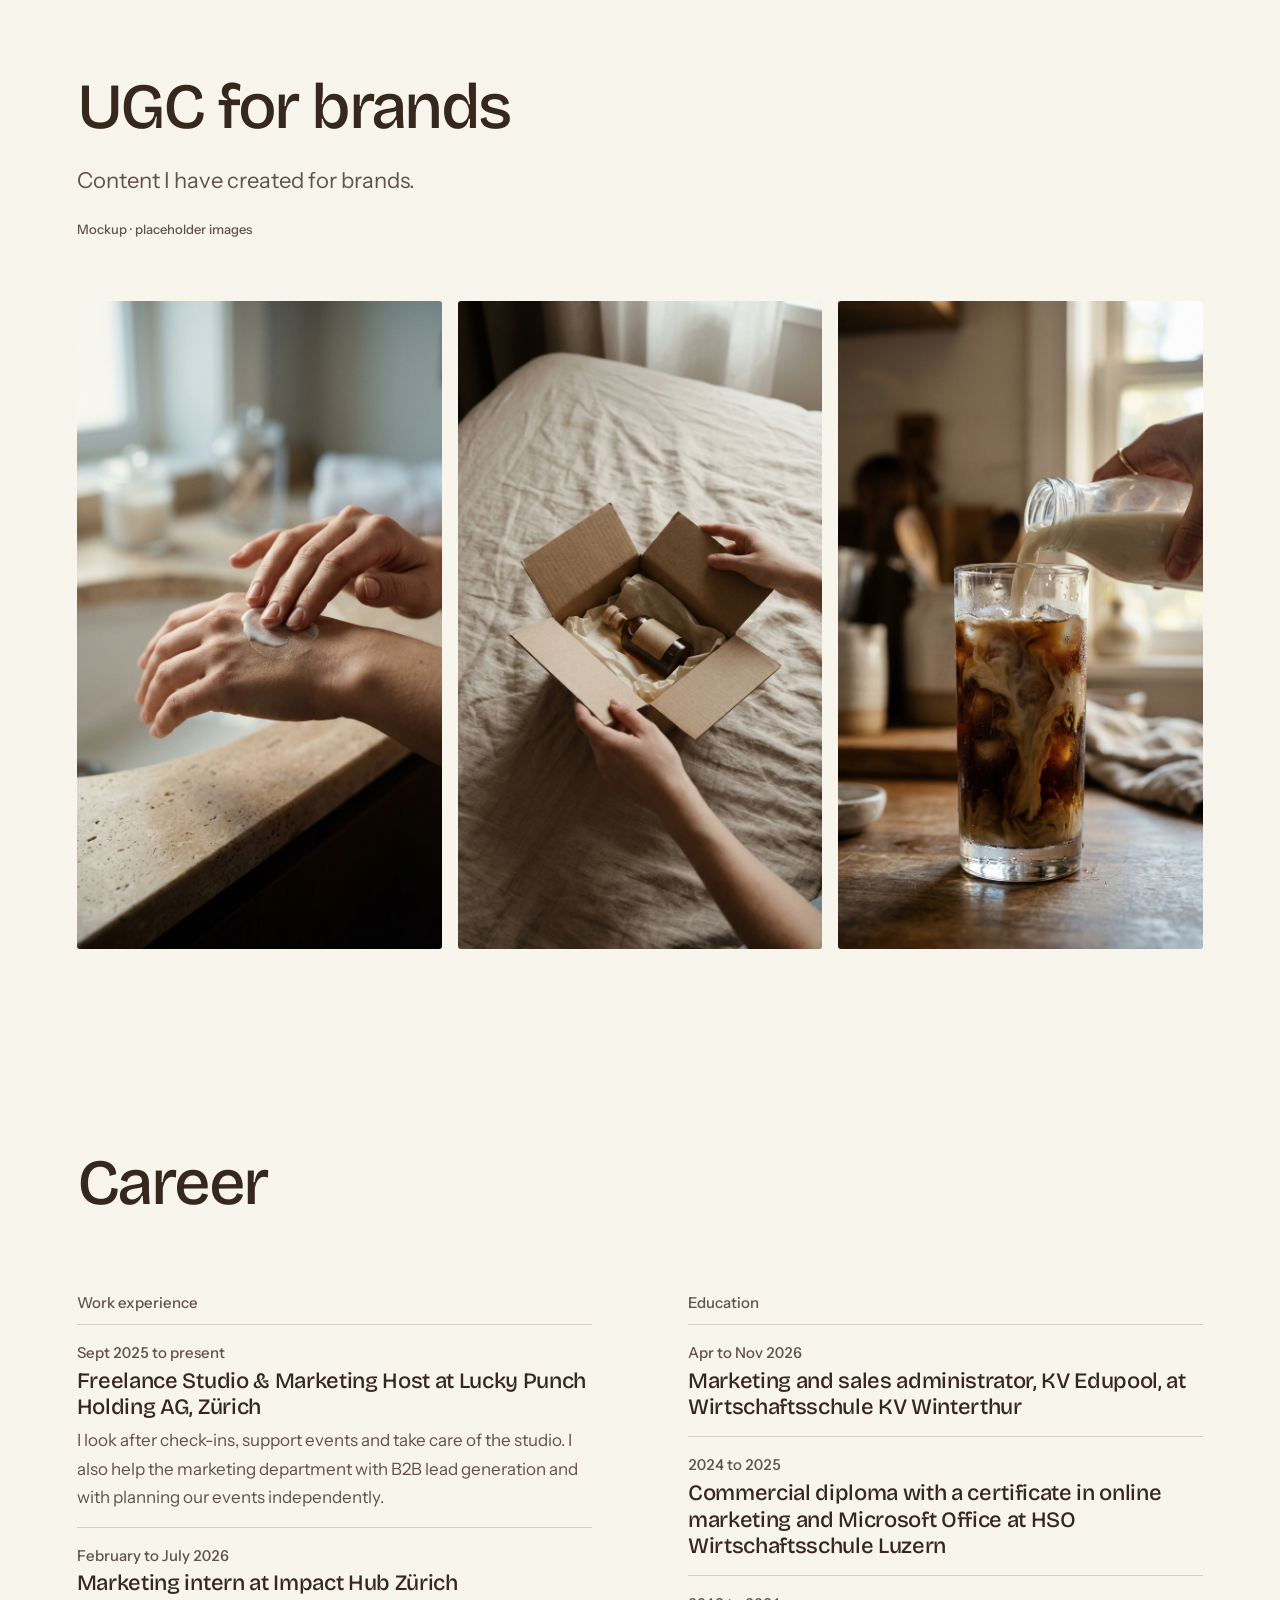
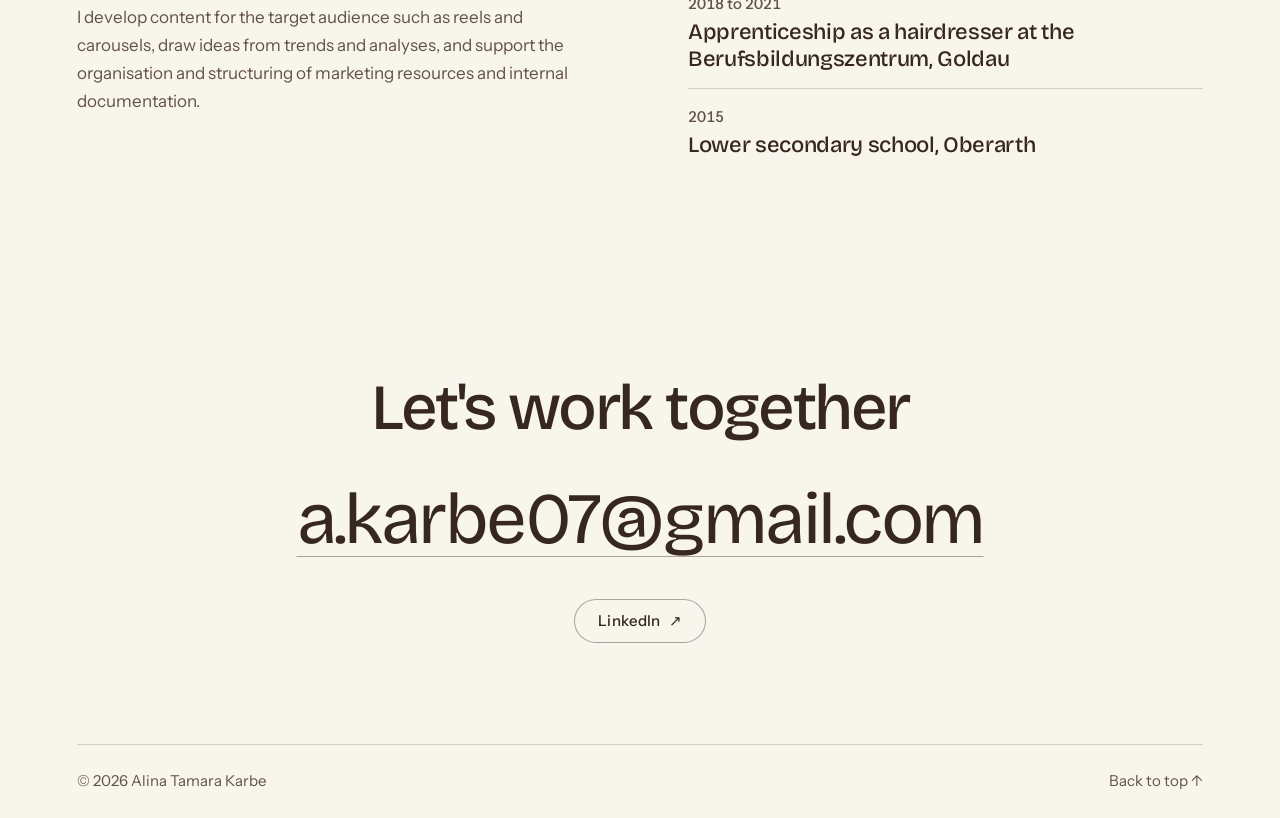
==== commit 26362b55: "Open Hub Day: cost per click and follow-up e-mail figures; lighter wide poster Co-Authored-By: Claud" ====
--- a/en/index.html
+++ b/en/index.html
@@ -158,18 +158,25 @@
           <table class="table">
             <caption>Paid ads results</caption>
             <thead>
-              <tr><td></td><th scope="col">Platform</th><th scope="col">Impressions</th><th scope="col">Clicks</th><th scope="col">CTR</th></tr>
+              <tr><td></td><th scope="col">Platform</th><th scope="col">Impressions</th><th scope="col">Clicks</th><th scope="col">CTR</th><th scope="col">Cost per click</th></tr>
             </thead>
             <tbody>
-              <tr><th scope="row">Event Ad</th><td data-label="Platform">LinkedIn</td><td data-label="Impressions">20,904</td><td data-label="Clicks">273</td><td data-label="CTR">1.31%</td></tr>
-              <tr><th scope="row">Meta Ad</th><td data-label="Platform">Instagram</td><td data-label="Impressions">569,909</td><td data-label="Clicks">329</td><td data-label="CTR">0.06%</td></tr>
+              <tr><th scope="row">Event Ad</th><td data-label="Platform">LinkedIn</td><td data-label="Impressions">20,904</td><td data-label="Clicks">273</td><td data-label="CTR">1.31%</td><td data-label="Cost per click">CHF 1.47</td></tr>
+              <tr><th scope="row">Meta Ad</th><td data-label="Platform">Instagram</td><td data-label="Impressions">569,909</td><td data-label="Clicks">329</td><td data-label="CTR">0.06%</td><td data-label="Cost per click">CHF 1.40</td></tr>
             </tbody>
           </table>
         </div>
         <div class="block facts__wide">
           <h3>Follow-up e-mail</h3>
           <p>We sent a follow-up e-mail to all registered visitors. In it we included a promo code.</p>
-          <!-- TODO Alina: the e-mail figures and the cost per click wait for Impact Hub's OK -->
+          <table class="table">
+            <thead>
+              <tr><th scope="col">Sent</th><th scope="col">Bounces</th><th scope="col">Open rate</th><th scope="col">Click rate</th><th scope="col">Click-through rate</th></tr>
+            </thead>
+            <tbody>
+              <tr><td data-label="Sent">322</td><td data-label="Bounces">2</td><td data-label="Open rate">51.56%</td><td data-label="Click rate">14.06%</td><td data-label="Click-through rate">27.27%</td></tr>
+            </tbody>
+          </table>
         </div>
       </div>
     </section>
--- a/styles.css
+++ b/styles.css
@@ -246,8 +246,9 @@
 .block > .table { margin-top: var(--space-sm); }
 
 /* Open Hub Day from 80rem: one grid of four columns. The figures take a quarter each and the text
- * blocks a half each, with the same gap, so they share lines; the table's three figures sit on the
- * last three quarters, its two label columns share the first; the Follow up keeps the half measure.
+ * blocks a half each, with the same gap, so they share lines; a table's first two columns share the
+ * first quarter and its other columns share the last three equally (the e-mail's three rates land on
+ * the quarters, the paid ads' four figures do not); the Follow up text keeps the half measure.
  * The table is one gap wider than its block, so plain percentages land on those lines (cells take no
  * calc() widths); the extra gap is only the last column's empty end, clipped */
 @media (min-width: 80rem) {
@@ -255,7 +256,6 @@
   .block:has(> .table) { overflow-x: clip; }
   .table { width: calc(100% + var(--space-3xl)); }
   .table thead > tr > :nth-child(-n+2) { width: 12.5%; }
-  .table thead > tr > :nth-child(n+3) { width: 25%; }
   .facts__wide > p { max-width: calc((100% - var(--space-3xl)) / 2); }
 }
 
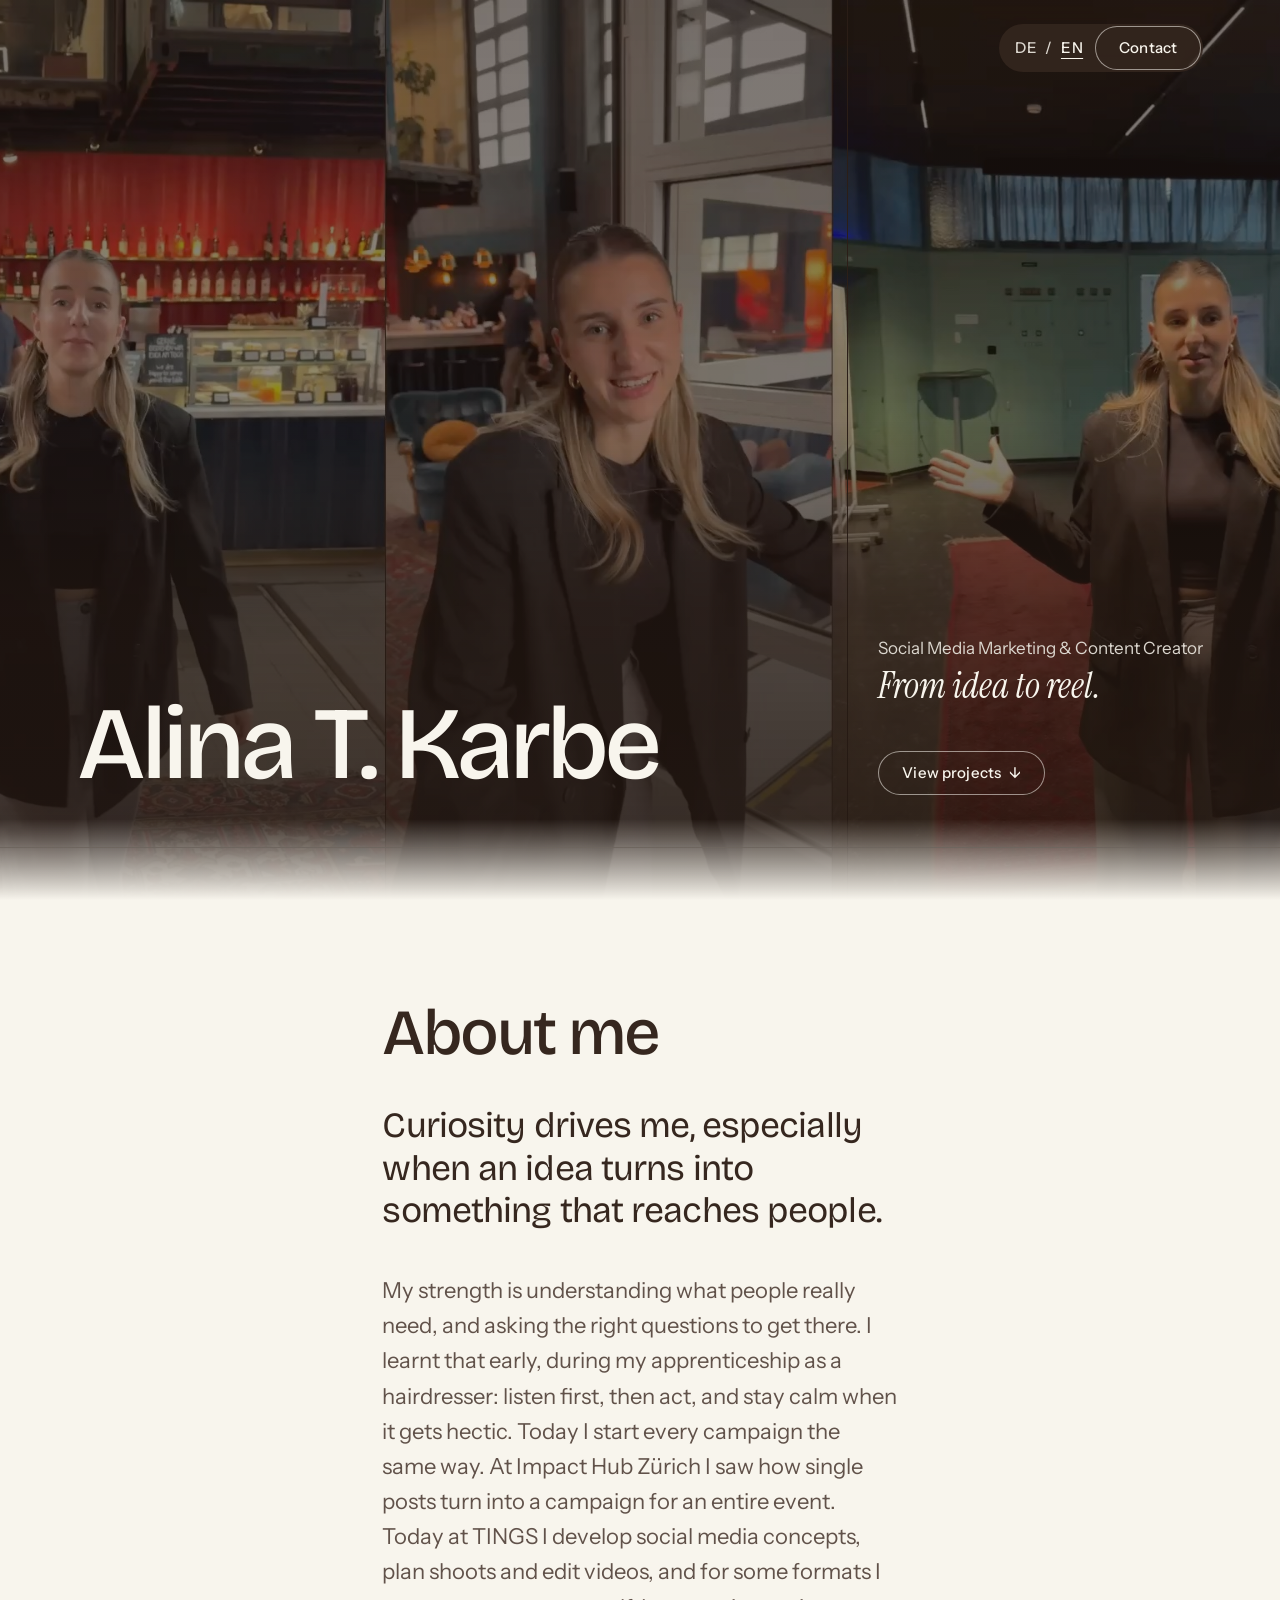
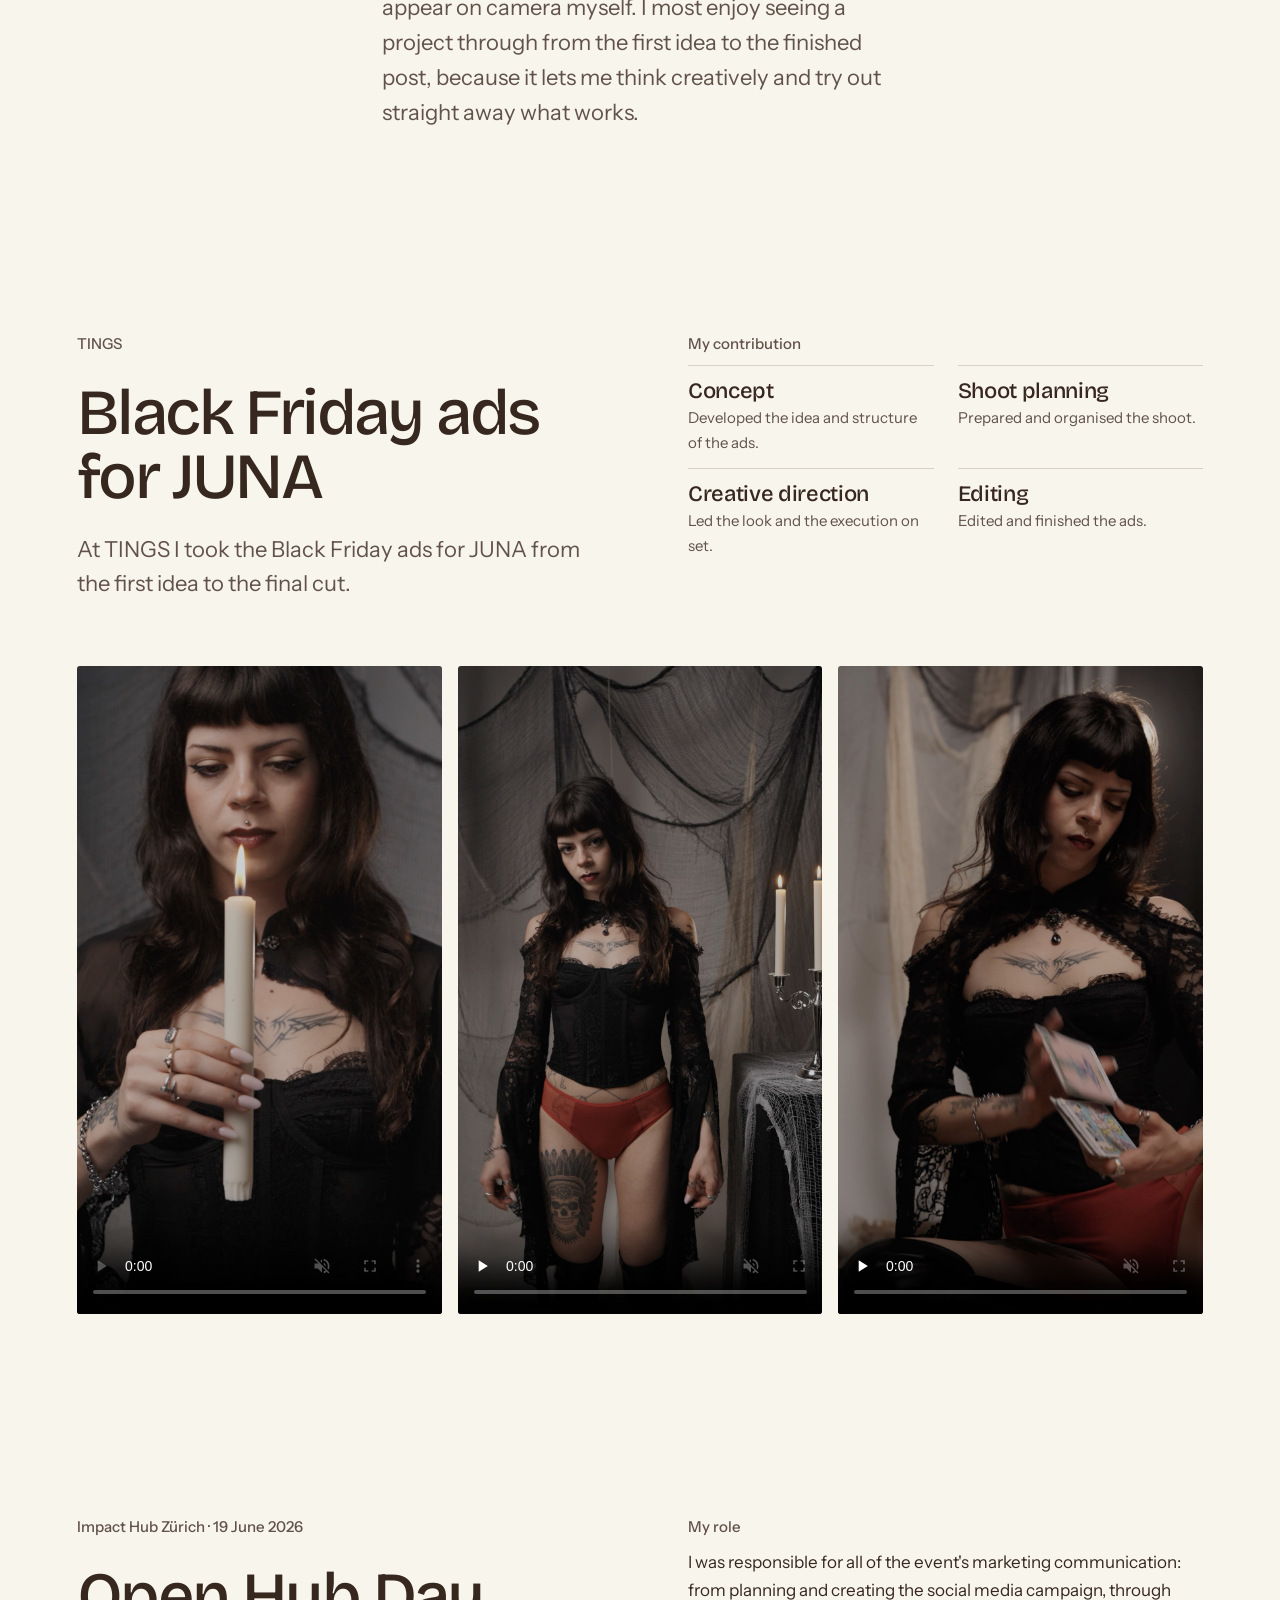
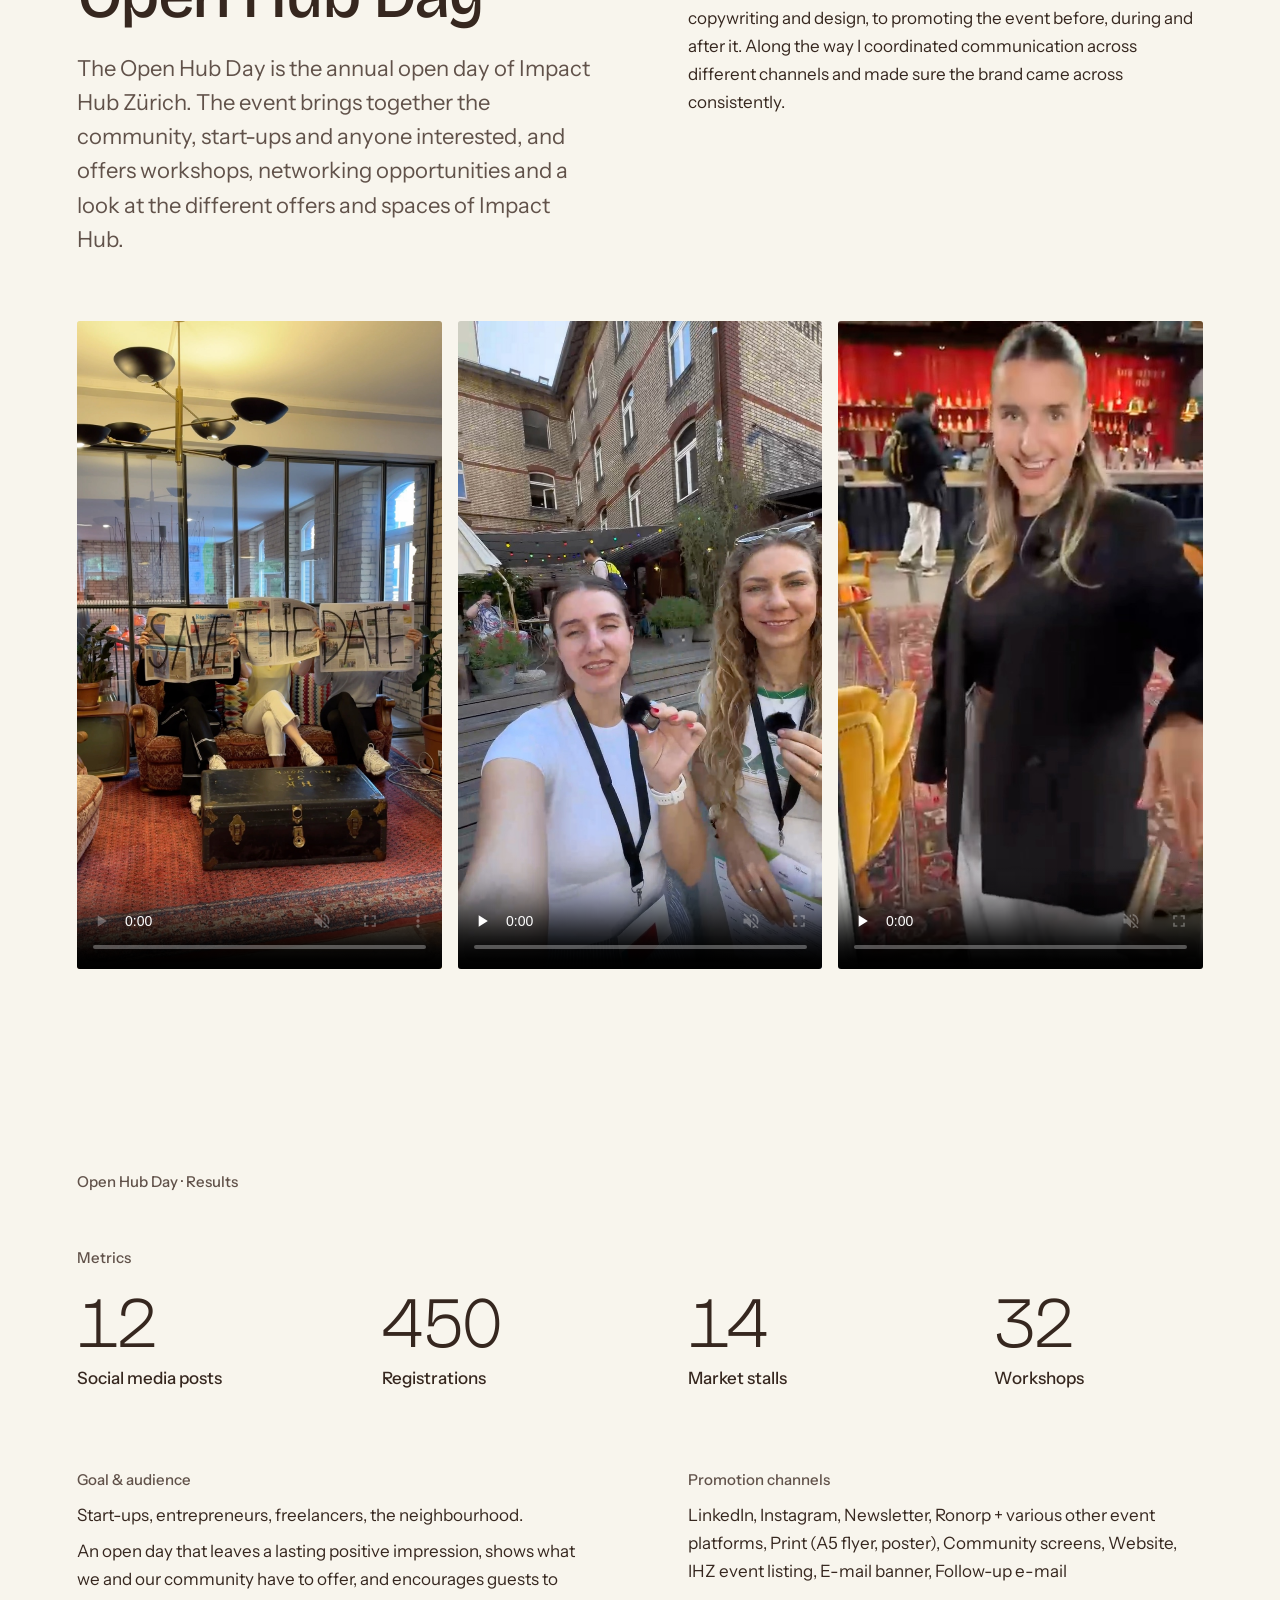
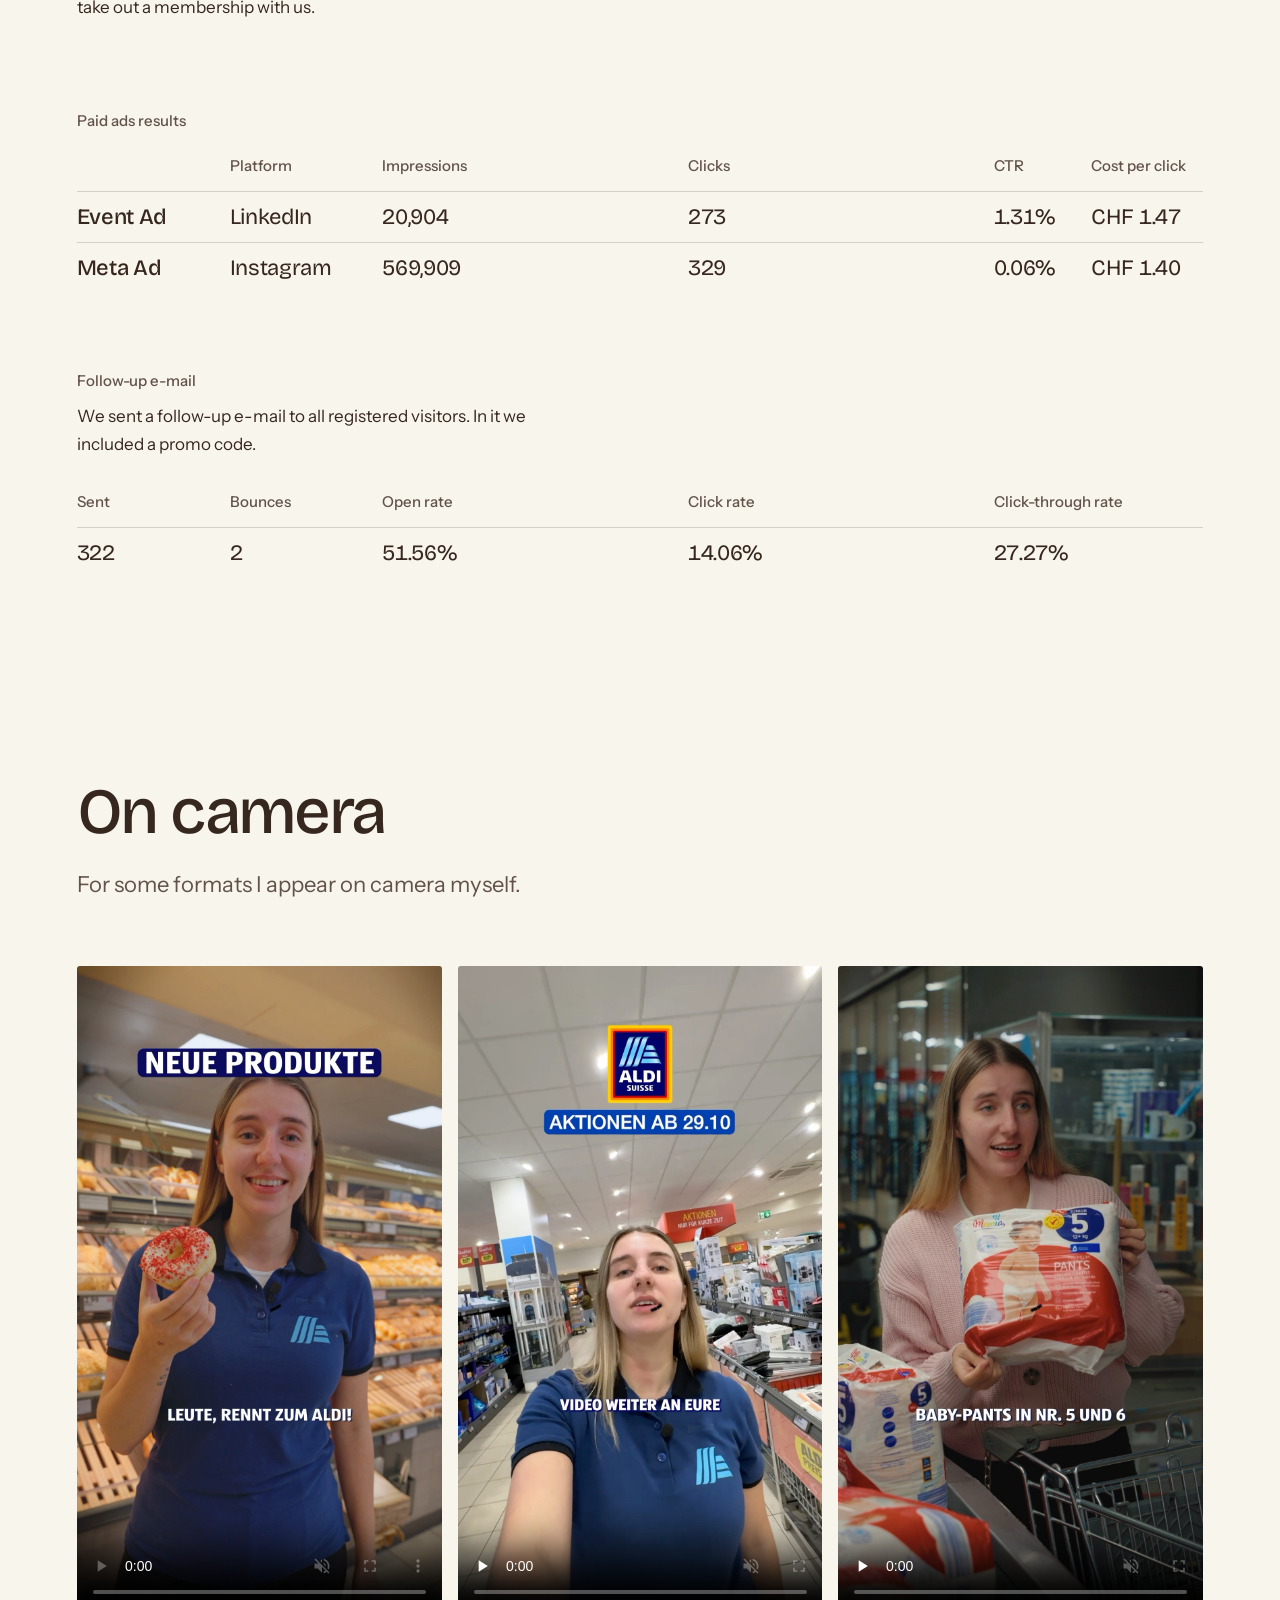
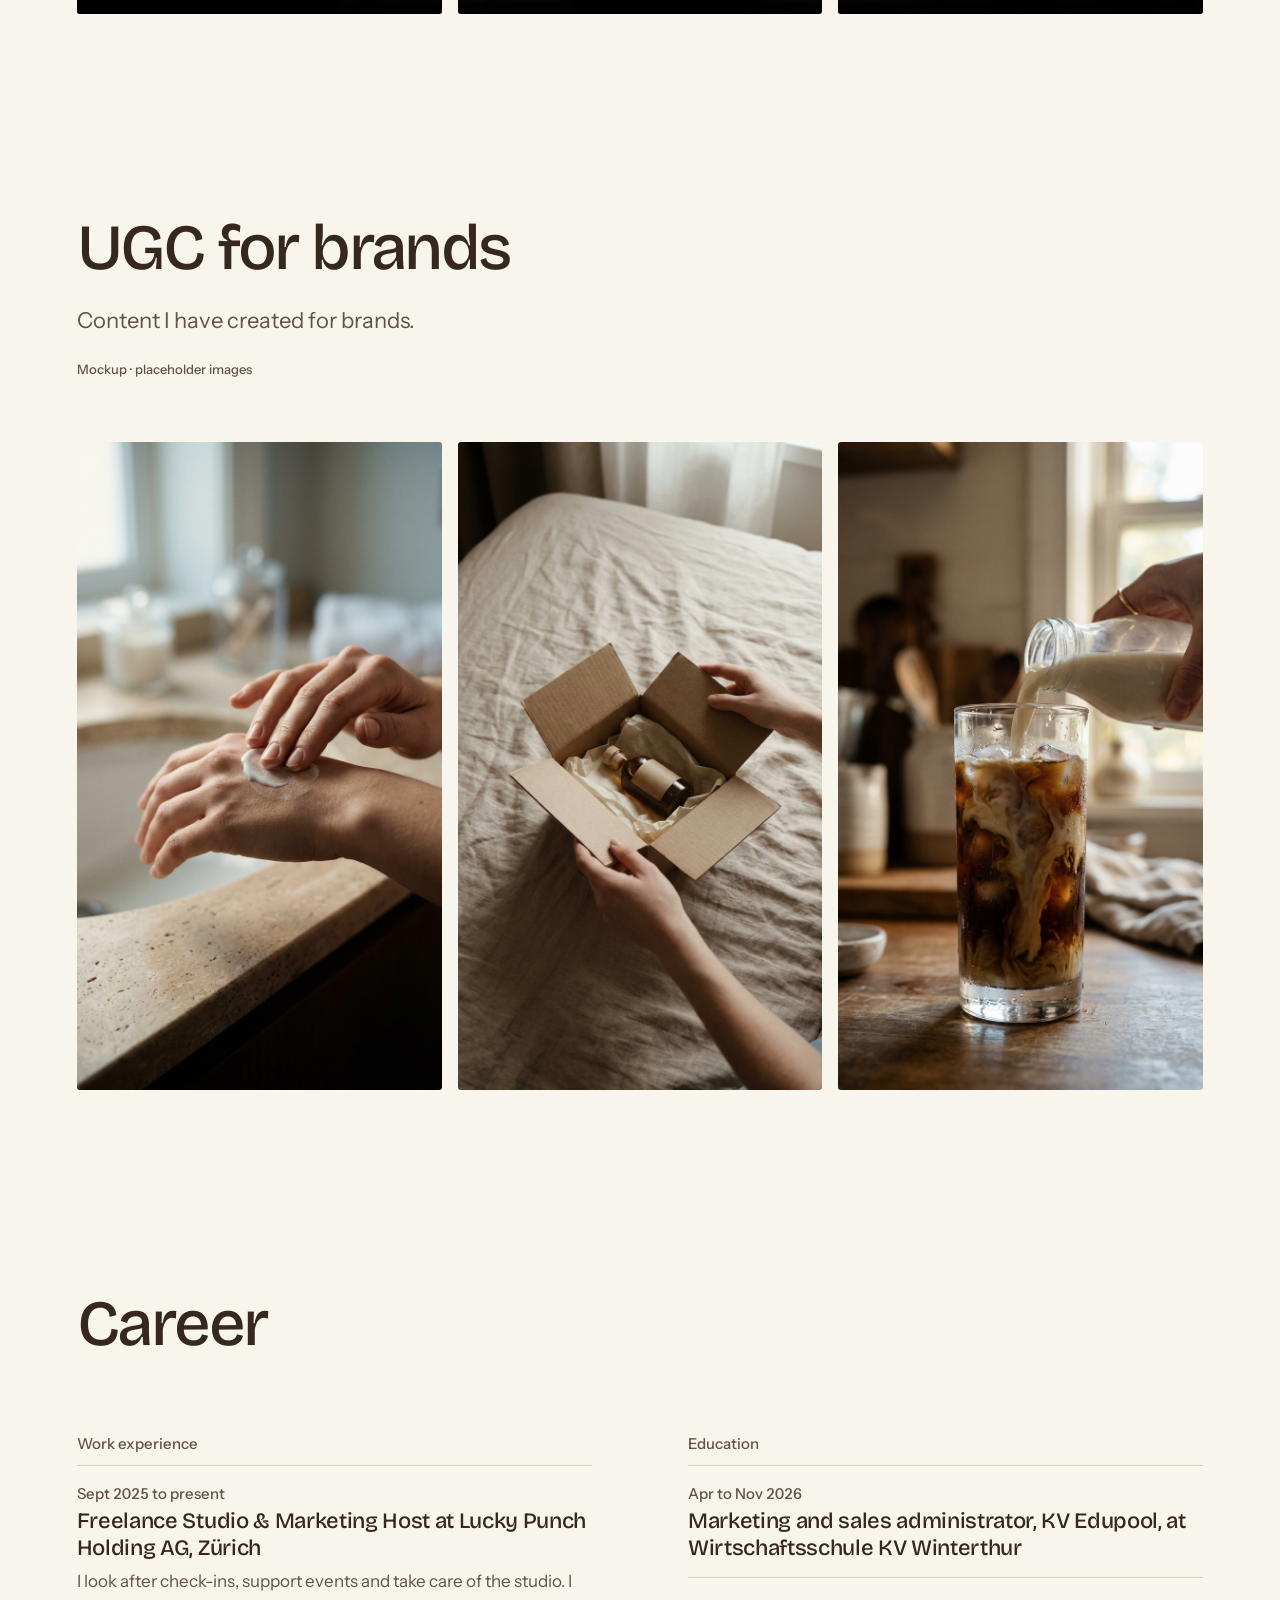
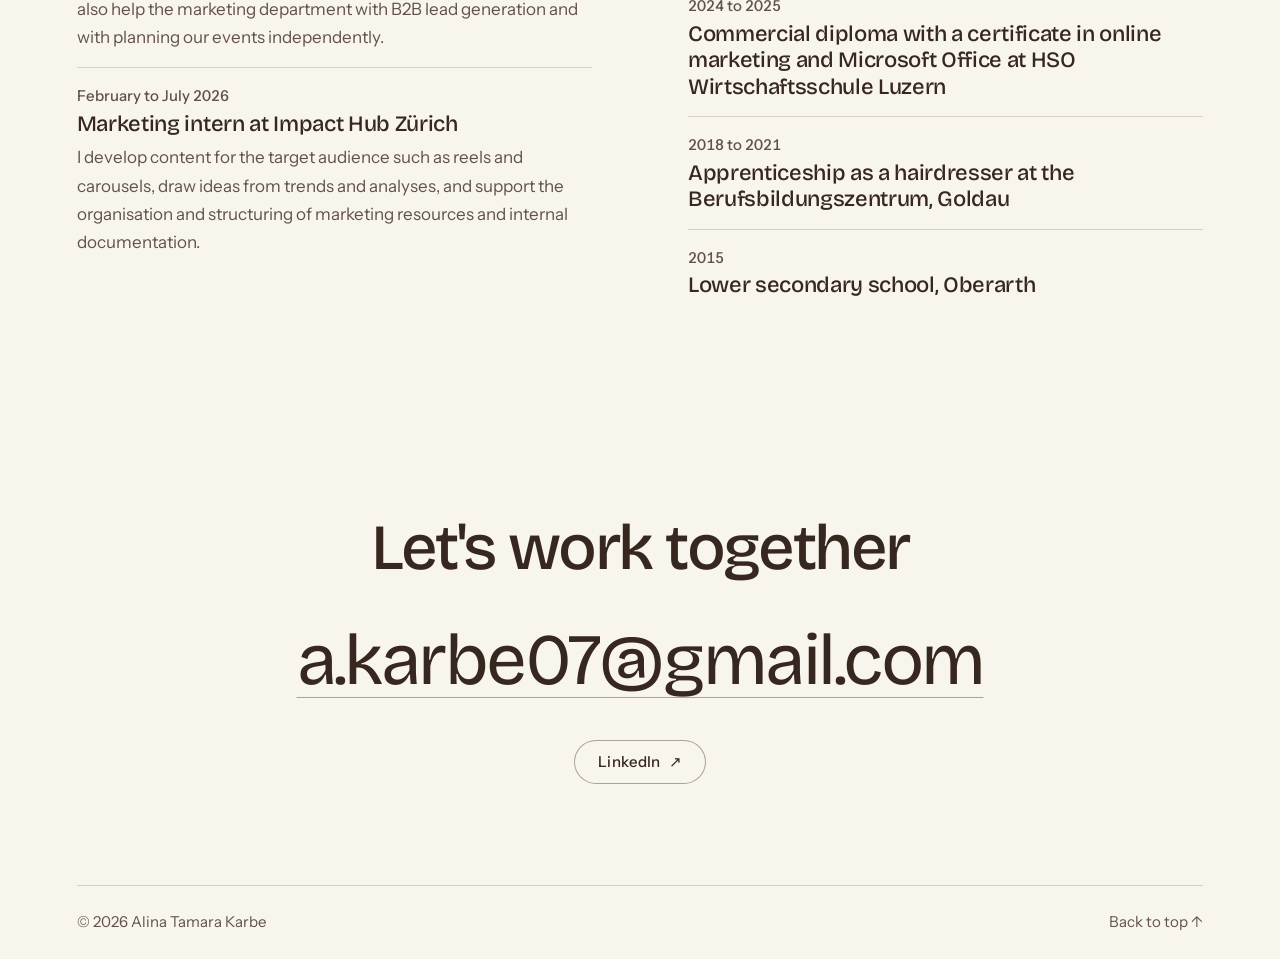
==== commit a48aaf12: "Über mich: her strength first, the apprenticeship as where she learnt it Co-Authored-By: Claude <nor" ====
--- a/en/index.html
+++ b/en/index.html
@@ -69,7 +69,7 @@
     <section class="sect" id="ueber-mich">
       <div class="wrap about">
         <h2>About me</h2>
-        <p class="about__text"><span class="about__lead">Curiosity drives me, especially when an idea turns into something that reaches people.</span> As a hairdresser I learnt to listen well and to find out what someone really needs. At Impact Hub Zürich I saw how single posts turn into a campaign for an entire event. Today at TINGS I develop social media concepts, plan shoots and edit videos, and for some formats I appear on camera myself. I most enjoy seeing a project through from the first idea to the finished post, because it lets me think creatively and try out straight away what works.</p>
+        <p class="about__text"><span class="about__lead">Curiosity drives me, especially when an idea turns into something that reaches people.</span> My strength is understanding what people really need, and asking the right questions to get there. I learnt that early, during my apprenticeship as a hairdresser: listen first, then act, and stay calm when it gets hectic. Today I start every campaign the same way. At Impact Hub Zürich I saw how single posts turn into a campaign for an entire event. Today at TINGS I develop social media concepts, plan shoots and edit videos, and for some formats I appear on camera myself. I most enjoy seeing a project through from the first idea to the finished post, because it lets me think creatively and try out straight away what works.</p>
       </div>
     </section>
 
--- a/styles.css
+++ b/styles.css
@@ -135,6 +135,35 @@
 }
 .slot img, .slot video { position: absolute; inset: 0; width: 100%; height: 100%; object-fit: cover; }
 
+/* The play button over a silent loop (script.js): the whole frame answers, the mark is the bar's espresso
+ * capsule in the corner with a paper triangle; it is gone once the full video plays.
+ * The focus ring sits inside the frame, ink on a paper line, so it shows on any picture */
+.play {
+  position: absolute;
+  inset: 0;
+  display: grid;
+  grid-template: 1fr var(--size-tap) / var(--size-tap) 1fr;
+  padding: var(--space-sm);
+  border: 0;
+  background: none;
+  cursor: pointer;
+}
+.play::before, .play::after { content: ""; grid-area: 2 / 1; }
+.play::before { border-radius: var(--radius-pill); background: var(--color-bar); transition: background-color var(--dur-short) var(--ease); }
+.play::after {
+  place-self: center;
+  width: var(--space-sm);
+  height: var(--space-md);
+  margin-left: var(--space-3xs);   /* a triangle looks centred a hair right of the middle */
+  background: var(--color-paper);
+  clip-path: polygon(0 0, 100% 50%, 0 100%);
+}
+.play:focus-visible { outline-offset: calc(-1 * var(--rule-focus)); box-shadow: inset 0 0 0 calc(2 * var(--rule-focus)) var(--color-paper); }
+.play:active::before { background: var(--color-ink); }
+@media (hover: hover) and (pointer: fine) {
+  .play:hover::before { background: var(--color-ink); }
+}
+
 /* Section patterns · two equal columns, text left and media right; stacked when narrower.
  * One rhythm everywhere: --space-2xl between rows, --space-3xl between columns */
 
@@ -248,7 +277,8 @@
 /* Open Hub Day from 80rem: one grid of four columns. The figures take a quarter each and the text
  * blocks a half each, with the same gap, so they share lines; a table's first two columns share the
  * first quarter and its other columns share the last three equally (the e-mail's three rates land on
- * the quarters, the paid ads' four figures do not); the Follow up text keeps the half measure.
+ * the quarters; the paid ads' Impressionen, Clicks and CTR do too, CTR and Cost per Click sharing
+ * the last quarter); the Follow up text keeps the half measure.
  * The table is one gap wider than its block, so plain percentages land on those lines (cells take no
  * calc() widths); the extra gap is only the last column's empty end, clipped */
 @media (min-width: 80rem) {
@@ -256,6 +286,9 @@
   .block:has(> .table) { overflow-x: clip; }
   .table { width: calc(100% + var(--space-3xl)); }
   .table thead > tr > :nth-child(-n+2) { width: 12.5%; }
+  .table thead > tr > :nth-child(n+3) { width: 25%; }
+  .table thead > tr > :nth-child(5):nth-last-child(2) { width: 8%; }
+  .table thead > tr > :nth-child(6) { width: 17%; }
   .facts__wide > p { max-width: calc((100% - var(--space-3xl)) / 2); }
 }
 
